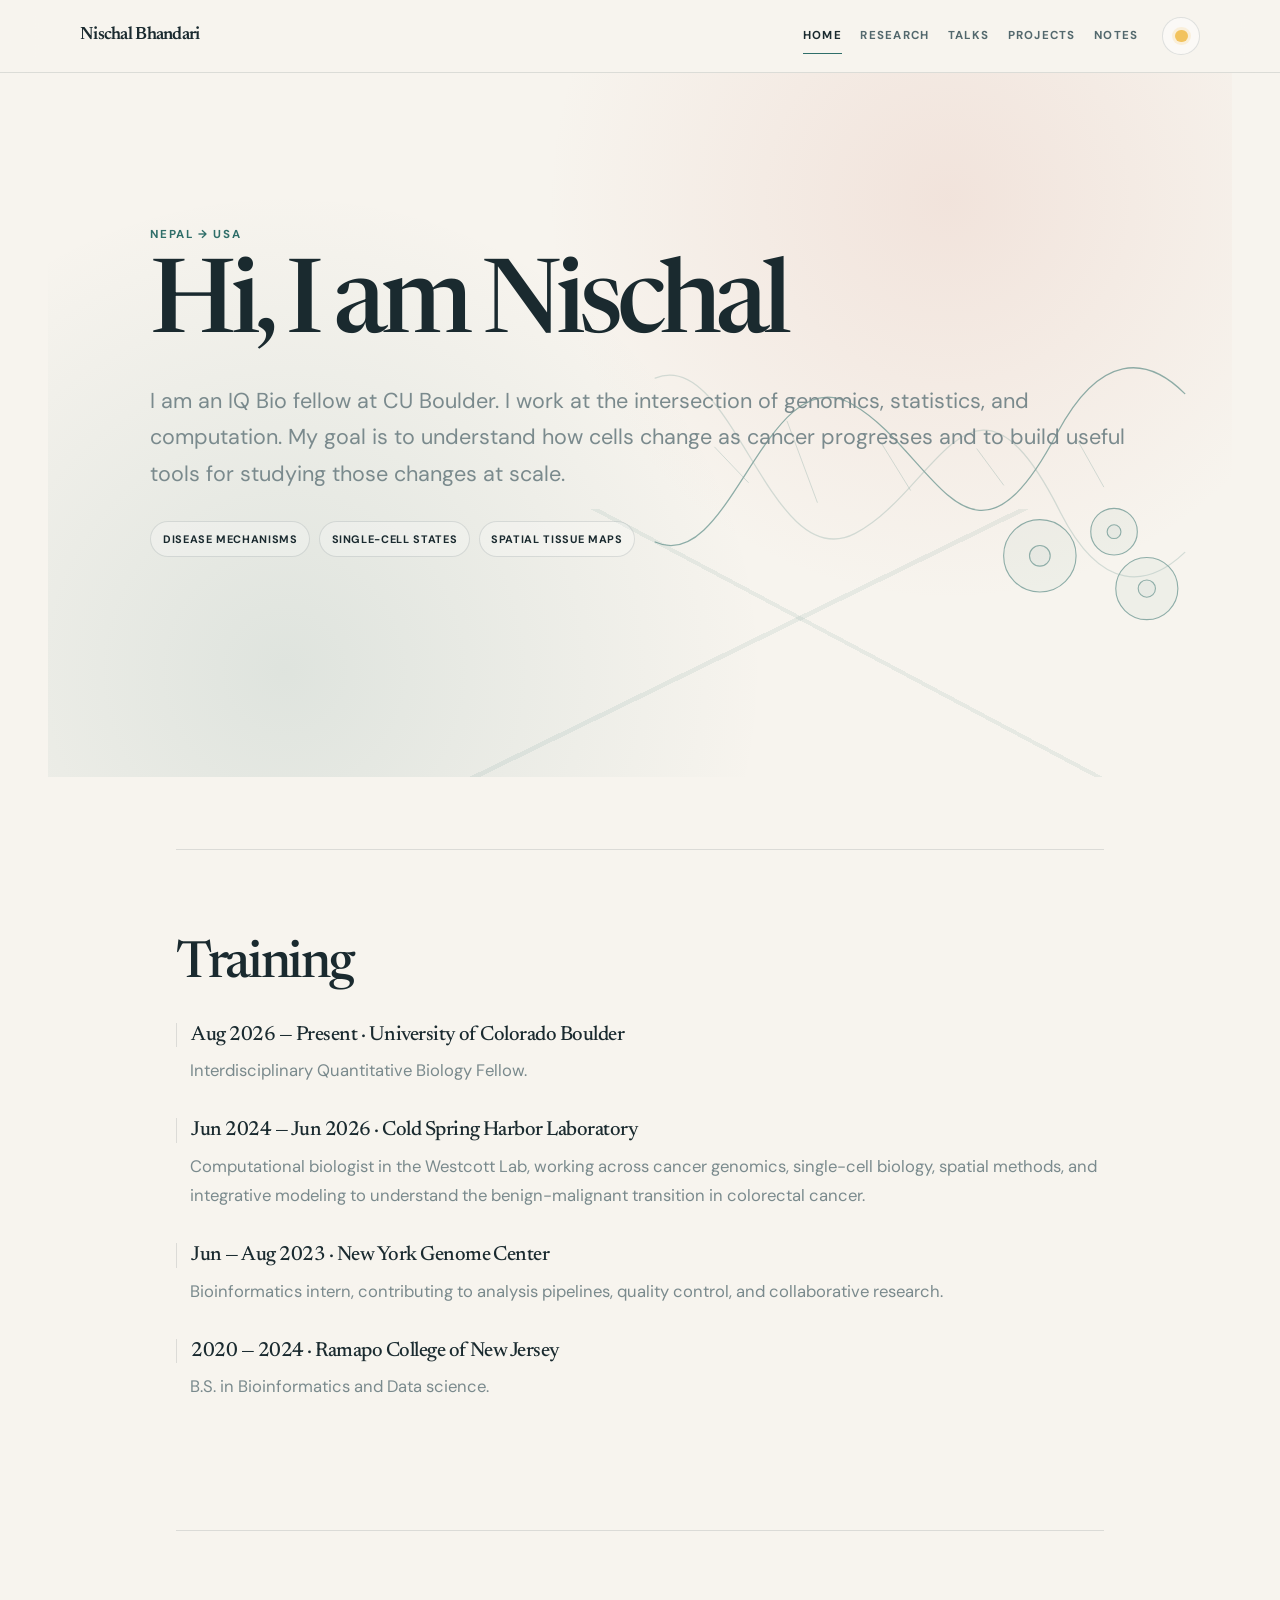
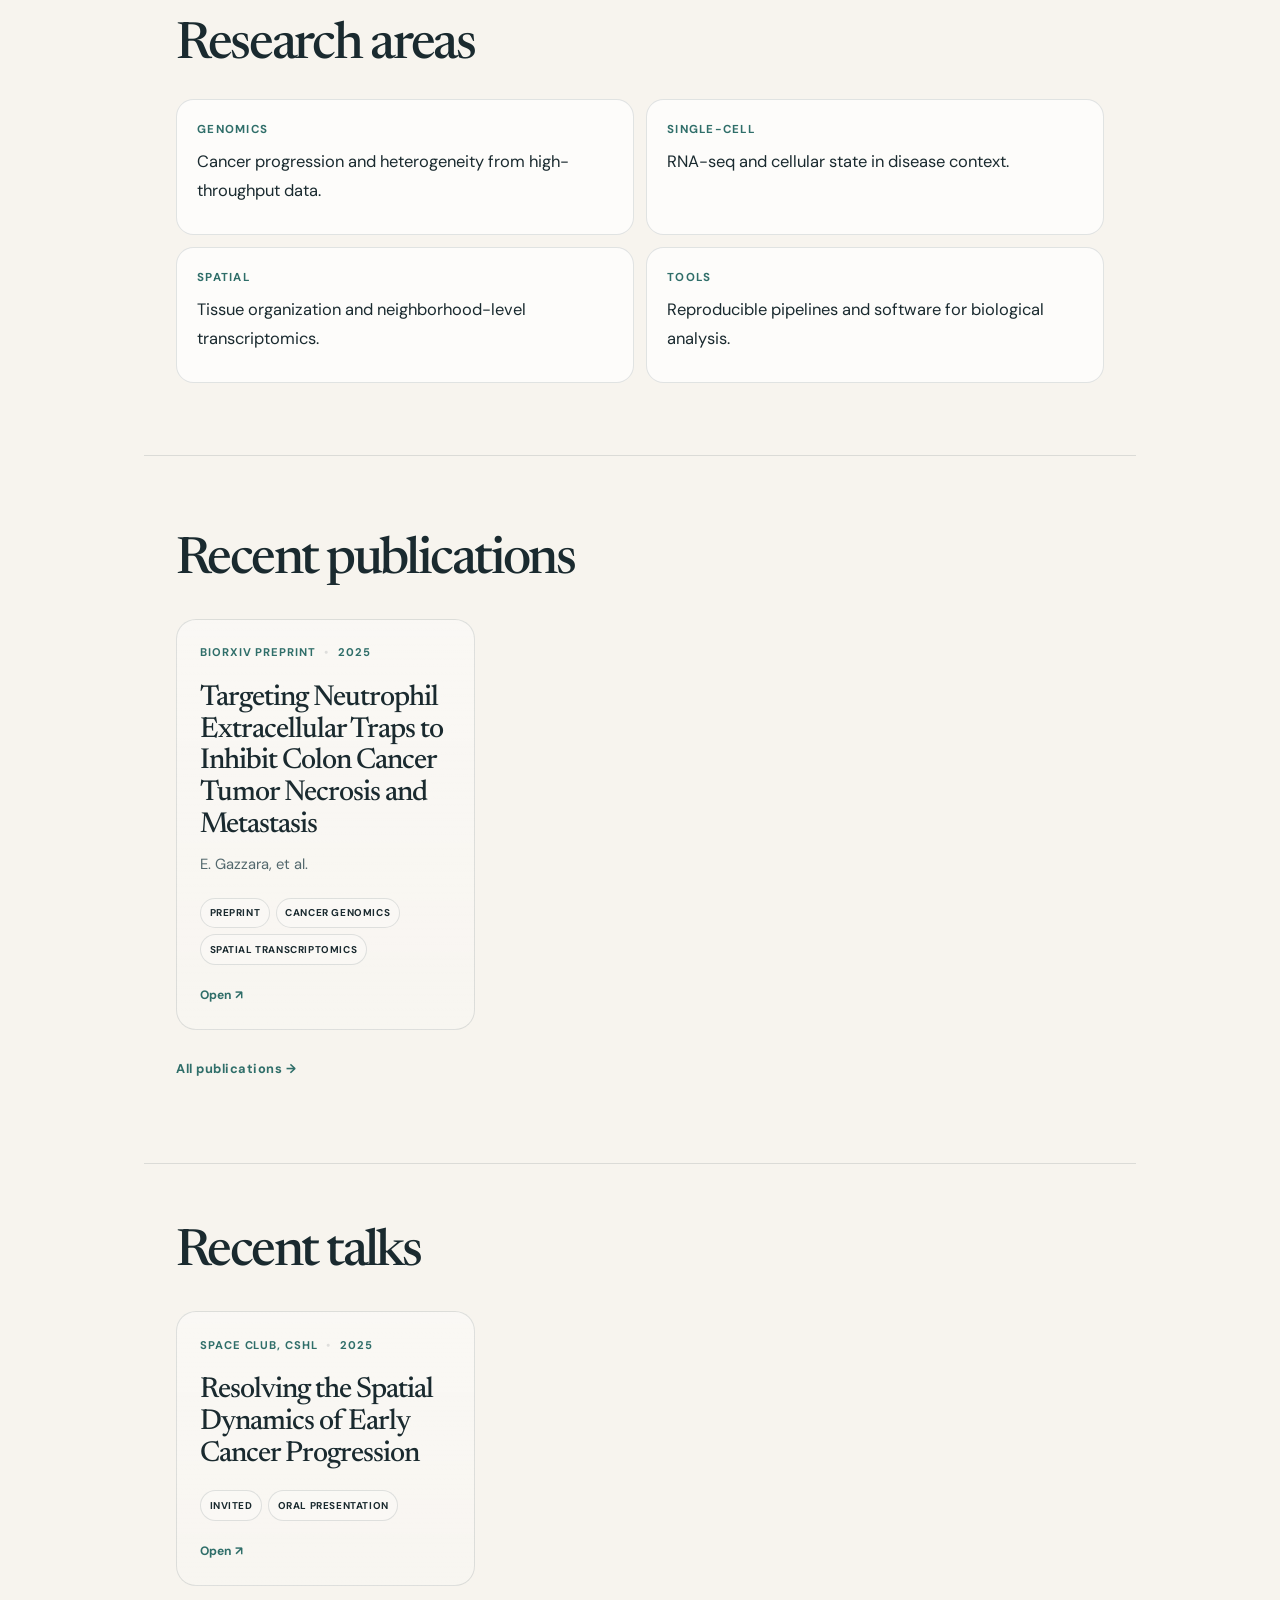
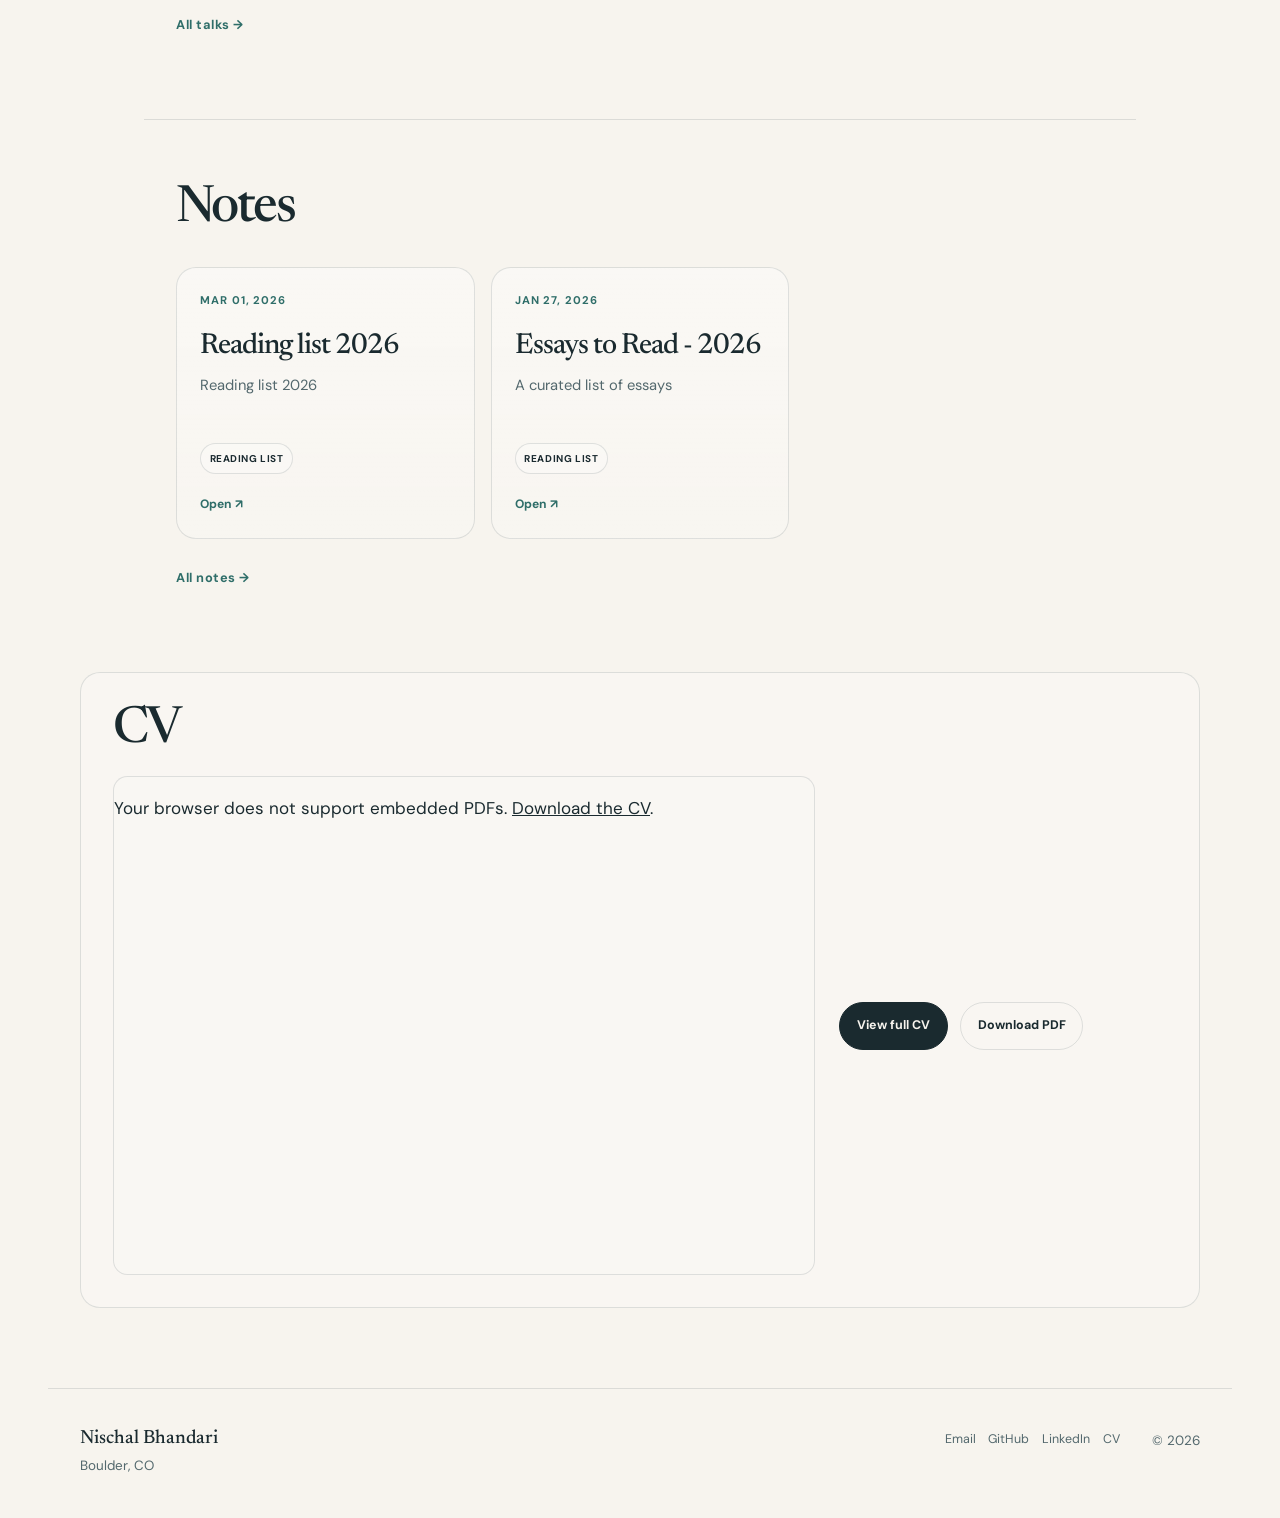
==== index.html @ 2426cc02 "--" ====
<!doctype html>
<html lang="en" data-theme="light">

<head>
  <script>
    try {
      const savedTheme = localStorage.getItem('theme');
      if (savedTheme) document.documentElement.dataset.theme = savedTheme;
    } catch (error) { }
  </script>
  <meta charset="utf-8">
  <meta name="viewport" content="width=device-width, initial-scale=1">
  <meta name="description" content="Computational biologist and IQ Bio fellow at CU Boulder.">
  <meta property="og:title" content="Nischal Bhandari · Computational biology">
  <meta property="og:description" content="Computational biologist and IQ Bio fellow at CU Boulder.">
  <meta name="theme-color" content="#f7f5f0">
  <title>Nischal Bhandari · Computational biology</title>
  <link rel="icon" href="src/images/logo.svg" type="image/svg+xml">
  <link rel="preconnect" href="https://fonts.googleapis.com">
  <link rel="preconnect" href="https://fonts.gstatic.com" crossorigin>
  <link
    href="https://fonts.googleapis.com/css2?family=DM+Sans:opsz,wght@9..40,400;9..40,500;9..40,600;9..40,700&family=Newsreader:opsz,wght@6..72,400;6..72,500;6..72,600&display=swap"
    rel="stylesheet">
  <link rel="stylesheet" href="src/css/site.css">
</head>

<body>
  <a class="skip-link" href="#main">Skip to content</a>
  <header class="site-header" data-header>
    <div class="site-header__inner">
      <a class="site-brand" href="index.html">Nischal Bhandari</a>
      <nav class="site-nav" aria-label="Primary navigation">
        <a href="index.html" aria-current="page">Home</a>
        <a href="publications.html">Research</a>
        <a href="talks.html">Talks</a>
        <a href="work.html">Projects</a>
        <a href="blog.html">Notes</a>
      </nav>
      <button class="theme-toggle" type="button" data-theme-toggle aria-label="Switch color theme">
        <span aria-hidden="true"></span>
      </button>
    </div>
  </header>
  <main id="main">
    <section class="hero" aria-labelledby="hero-title">
      <div class="hero__art" aria-hidden="true">
        <svg viewBox="0 0 700 420" fill="none" xmlns="http://www.w3.org/2000/svg">
          <path class="hero__strand" d="M50 290C138 330 178 74 278 130C374 184 414 358 516 164C566 70 620 74 664 118" />
          <path class="hero__strand hero__strand--soft"
            d="M50 100C140 62 182 332 282 280C378 230 418 52 520 256C568 350 622 342 664 302" />
          <path class="hero__rung"
            d="M119 180L158 221M203 150L238 244M312 175L346 230M423 182L454 224M538 169L570 226" />
          <g class="hero__cells">
            <circle cx="496" cy="306" r="42" />
            <circle cx="496" cy="306" r="12" />
            <circle cx="582" cy="278" r="27" />
            <circle cx="582" cy="278" r="8" />
            <circle cx="620" cy="344" r="36" />
            <circle cx="620" cy="344" r="10" />
          </g>
        </svg>
      </div>
      <div class="hero__content">
        <p class="eyebrow">Nepal → USA</p>
        <h1 id="hero-title">Hi, I am Nischal</h1>
        <p class="hero__summary">I am an IQ Bio fellow at CU Boulder. I work at the intersection of genomics,
          statistics, and computation. My goal is to understand how cells change as cancer progresses and to build
          useful tools for studying those changes at scale.</p>
        <ul class="topic-list" aria-label="Research themes">
          <li>Disease mechanisms</li>
          <li>Single-cell states</li>
          <li>Spatial tissue maps</li>
        </ul>
      </div>
    </section>

    <article class="markdown-content home-content">
      <h2>Training</h2>
      <h3>Aug 2026 — Present · University of Colorado Boulder</h3>
      <p>Interdisciplinary Quantitative Biology Fellow.</p>
      <h3>Jun 2024 — Jun 2026 · Cold Spring Harbor Laboratory</h3>
      <p>Computational biologist in the Westcott Lab, working across cancer genomics, single-cell biology, spatial
        methods, and integrative modeling to understand the benign-malignant transition in colorectal cancer.</p>
      <h3>Jun — Aug 2023 · New York Genome Center</h3>
      <p>Bioinformatics intern, contributing to analysis pipelines, quality control, and collaborative research.</p>
      <h3>2020 — 2024 · Ramapo College of New Jersey</h3>
      <p>B.S. in Bioinformatics and Data science.</p>
      <h2>Research areas</h2>
      <ul>
        <li><strong>Genomics</strong> Cancer progression and heterogeneity from high-throughput data.</li>
        <li><strong>Single-cell</strong> RNA-seq and cellular state in disease context.</li>
        <li><strong>Spatial</strong> Tissue organization and neighborhood-level transcriptomics.</li>
        <li><strong>Tools</strong> Reproducible pipelines and software for biological analysis.</li>
      </ul>
    </article>

    <section class="featured-section" id="research" aria-labelledby="research-title">
      <div class="section-heading">
        <h2 id="research-title">Recent publications</h2>
      </div>
      <div class="record-grid">
        <article class="record-card reveal">
          <a class="record-card__link" href="https://www.biorxiv.org/content/10.1101/2025.05.30.657122v2.abstract"
            target="_blank" rel="noopener noreferrer">
            <div class="record-card__meta">
              <span>bioRxiv preprint</span><time>2025</time>
            </div>
            <h2>Targeting Neutrophil Extracellular Traps to Inhibit Colon Cancer Tumor Necrosis and Metastasis</h2>
            <p class="record-card__authors">E. Gazzara, et al.</p>
            <ul class="tag-list" aria-label="Topics">
              <li>Preprint</li>
              <li>Cancer genomics</li>
              <li>Spatial transcriptomics</li>
            </ul>
            <span class="record-card__action">Open <span aria-hidden="true">↗</span></span>
          </a>
        </article>
      </div>
      <a class="text-link" href="publications.html">All publications <span aria-hidden="true">→</span></a>
    </section>

    <section class="featured-section featured-section--compact" aria-labelledby="talks-title">
      <div class="section-heading">
        <h2 id="talks-title">Recent talks</h2>
      </div>
      <div class="record-grid">
        <article class="record-card reveal">
          <a class="record-card__link" href="https://www.singlecellbio.org/space-club" target="_blank"
            rel="noopener noreferrer">
            <div class="record-card__meta">
              <span>SPACE Club, CSHL</span><time>2025</time>
            </div>
            <h2>Resolving the Spatial Dynamics of Early Cancer Progression</h2>
            <ul class="tag-list" aria-label="Topics">
              <li>Invited</li>
              <li>Oral presentation</li>
            </ul>
            <span class="record-card__action">Open <span aria-hidden="true">↗</span></span>
          </a>
        </article>
      </div>
      <a class="text-link" href="talks.html">All talks <span aria-hidden="true">→</span></a>
    </section>

    <section class="featured-section featured-section--compact" aria-labelledby="notes-title">
      <div class="section-heading">
        <h2 id="notes-title">Notes</h2>
      </div>
      <div class="record-grid">
        <article class="record-card reveal">
          <a class="record-card__link" href="posts/books_2026.html">
            <div class="record-card__meta">
              <time>Mar 01, 2026</time>
            </div>
            <h2>Reading list 2026</h2>
            <p class="record-card__summary">Reading list 2026</p>
            <ul class="tag-list" aria-label="Topics">
              <li>Reading list</li>
            </ul>
            <span class="record-card__action">Open <span aria-hidden="true">↗</span></span>
          </a>
        </article>
        <article class="record-card reveal">
          <a class="record-card__link" href="posts/Essays_to_read.html">
            <div class="record-card__meta">
              <time>Jan 27, 2026</time>
            </div>
            <h2>Essays to Read - 2026</h2>
            <p class="record-card__summary">A curated list of essays</p>
            <ul class="tag-list" aria-label="Topics">
              <li>Reading list</li>
            </ul>
            <span class="record-card__action">Open <span aria-hidden="true">↗</span></span>
          </a>
        </article>
      </div>
      <a class="text-link" href="blog.html">All notes <span aria-hidden="true">→</span></a>
    </section>
    <section class="cv-section" id="cv" aria-labelledby="cv-title">
      <div class="cv-section__inner">
        <div class="cv-section__header">
          <h2 id="cv-title">CV</h2>
        </div>
        <div class="cv-section__layout">
          <div class="cv-section__viewer">
            <object class="cv-section__embed" data="assets/Nischal_Bhandari_CV.pdf" type="application/pdf"
              aria-label="Nischal Bhandari CV">
              <p>Your browser does not support embedded PDFs. <a href="assets/Nischal_Bhandari_CV.pdf">Download the
                  CV</a>.</p>
            </object>
          </div>
          <div class="cv-section__panel">
            <div class="cv-section__actions">
              <a class="button button--solid" href="assets/Nischal_Bhandari_CV.pdf" target="_blank"
                rel="noopener noreferrer">View full CV</a>
              <a class="button" href="assets/Nischal_Bhandari_CV.pdf" download>Download PDF</a>
            </div>
          </div>
        </div>
      </div>
    </section>
  </main>
  <footer class="site-footer">
    <div>
      <p class="site-footer__name">Nischal Bhandari</p>
      <p>Boulder, CO</p>
    </div>
    <div class="site-footer__links">
      <a href="mailto:nischal.bhandari@colorado.edu">Email</a>
      <a href="https://github.com/nischallllll" target="_blank" rel="noopener noreferrer">GitHub</a>
      <a href="https://www.linkedin.com/in/nishbh" target="_blank" rel="noopener noreferrer">LinkedIn</a>
      <a href="assets/Nischal_Bhandari_CV.pdf" download>CV</a>
    </div>
    <p>© <span data-year></span></p>
  </footer>
  <script src="src/js/site.js"></script>
</body>

</html>
---- src/css/site.css ----
:root {
  --background: #f7f4ee;
  --surface: rgba(255, 255, 255, 0.72);
  --surface-strong: #fffdf8;
  --text: #1a2a2f;
  --muted: #53686d;
  --line: rgba(22, 42, 48, 0.12);
  --accent: #2f6e69;
  --accent-strong: #1d4d4d;
  --accent-soft: rgba(47, 110, 105, 0.12);
  --moss: rgba(132, 167, 127, 0.18);
  --amber: rgba(198, 158, 92, 0.15);
  --header: rgba(247, 244, 238, 0.82);
  --shadow: 0 26px 68px rgba(19, 29, 35, 0.12);
  --serif: "Newsreader", Georgia, serif;
  --sans: "DM Sans", system-ui, sans-serif;
  --measure: 64ch;
  color-scheme: light;
}

html[data-theme="dark"] {
  --background: #0d1719;
  --surface: rgba(19, 29, 33, 0.8);
  --surface-strong: #142228;
  --text: #eaf4f1;
  --muted: #adc1bd;
  --line: rgba(234, 244, 241, 0.12);
  --accent: #90d2c4;
  --accent-strong: #dfeee9;
  --accent-soft: rgba(144, 210, 196, 0.14);
  --moss: rgba(123, 169, 131, 0.16);
  --amber: rgba(210, 169, 102, 0.12);
  --header: rgba(13, 23, 25, 0.82);
  --shadow: 0 26px 68px rgba(0, 0, 0, 0.28);
  color-scheme: dark;
}

* { box-sizing: border-box; }
html { scroll-behavior: smooth; }
body {
  background: var(--background);
  color: var(--text);
  font: 400 clamp(1rem, 0.84rem + 0.28vw, 1.125rem)/1.75 var(--sans);
  margin: 0;
  text-rendering: optimizeLegibility;
  -webkit-font-smoothing: antialiased;
}

::selection { background: var(--accent-soft); }
a { color: inherit; }
button { font: inherit; }

.skip-link {
  background: var(--text);
  color: var(--background);
  left: 1rem;
  padding: 0.65rem 0.9rem;
  position: fixed;
  top: -4rem;
  z-index: 20;
}
.skip-link:focus { top: 1rem; }

.site-header {
  backdrop-filter: blur(16px);
  background: var(--header);
  border-bottom: 1px solid var(--line);
  position: sticky;
  top: 0;
  z-index: 20;
}
.site-header__inner {
  align-items: center;
  display: flex;
  gap: 1.5rem;
  margin: 0 auto;
  max-width: 74rem;
  min-height: 4.5rem;
  padding: 0.7rem 2rem;
}
.site-brand {
  color: var(--text);
  font: 600 1.12rem/1 var(--serif);
  letter-spacing: -0.04em;
  margin-right: auto;
  text-decoration: none;
}
.site-nav { display: flex; gap: 1.15rem; }
.site-nav a {
  color: var(--muted);
  font-size: 0.72rem;
  font-weight: 700;
  letter-spacing: 0.11em;
  padding: 0.5rem 0;
  position: relative;
  text-decoration: none;
  text-transform: uppercase;
}
.site-nav a::after {
  background: var(--accent);
  bottom: 0;
  content: "";
  height: 1.5px;
  left: 0;
  position: absolute;
  transform: scaleX(0);
  transform-origin: left;
  transition: transform 180ms ease;
  width: 100%;
}
.site-nav a:hover,
.site-nav a[aria-current="page"] { color: var(--text); }
.site-nav a:hover::after,
.site-nav a[aria-current="page"]::after { transform: scaleX(1); }
.theme-toggle {
  background: rgba(255, 255, 255, 0.42);
  border: 1px solid var(--line);
  border-radius: 50%;
  cursor: pointer;
  display: grid;
  height: 2.35rem;
  place-items: center;
  width: 2.35rem;
  transition: transform 180ms ease, border-color 180ms ease;
}
.theme-toggle:hover { border-color: var(--accent); transform: translateY(-1px); }
.theme-toggle span {
  background: #f2c35e;
  border-radius: 50%;
  box-shadow: 0 0 0 3px rgba(242, 195, 94, 0.18);
  height: 0.8rem;
  width: 0.8rem;
}
html[data-theme="dark"] .theme-toggle span {
  background: #edf7f4;
  box-shadow: inset -0.26rem -0.12rem 0 rgba(86, 101, 105, 0.9);
}

.hero {
  isolation: isolate;
  margin: 0 auto;
  max-width: 74rem;
  min-height: min(44rem, calc(100svh - 4.5rem));
  overflow: hidden;
  padding: clamp(5.5rem, 12vw, 9.5rem) clamp(2rem, 8vw, 7rem);
  position: relative;
}
.hero::before {
  background: radial-gradient(circle at 76% 18%, rgba(219, 160, 145, 0.2), transparent 25rem),
    radial-gradient(circle at 20% 85%, var(--accent-soft), transparent 30rem);
  content: "";
  inset: 0;
  position: absolute;
  z-index: -2;
}
.hero::after {
  background: linear-gradient(154deg, transparent 0 56%, var(--accent-soft) 56% 56.6%, transparent 56.6%),
    linear-gradient(28deg, transparent 0 62%, var(--accent-soft) 62% 62.5%, transparent 62.5%);
  bottom: 0;
  content: "";
  height: 38%;
  left: 0;
  opacity: 0.7;
  position: absolute;
  right: 0;
  z-index: -1;
}
.hero__content { max-width: 100%; }
.eyebrow {
  color: var(--accent);
  font-size: 0.72rem;
  font-weight: 700;
  letter-spacing: 0.14em;
  margin: 0 0 1rem;
  text-transform: uppercase;
}
.hero h1,
.page-hero h1,
.note-page h1 {
  color: var(--text);
  font: 500 clamp(3.4rem, 8vw, 7rem)/0.92 var(--serif);
  letter-spacing: -0.065em;
  margin: 0;
  max-width: 11ch;
}
.hero__summary {
  color: #7a8a8d;
  font-size: clamp(1.1rem, 1.8vw, 1.35rem);
  line-height: 1.7;
  margin: 1.7rem 0 0;
  max-width: 100%;
}
.topic-list {
  display: flex;
  flex-wrap: wrap;
  gap: 0.55rem;
  list-style: none;
  margin: 1.8rem 0 0;
  padding: 0;
}
.topic-list li,
.tag-list li {
  background: rgba(255, 255, 255, 0.26);
  border: 1px solid var(--line);
  border-radius: 999px;
  font-size: 0.68rem;
  font-weight: 700;
  letter-spacing: 0.06em;
  padding: 0.45rem 0.72rem;
  text-transform: uppercase;
}
.hero__actions {
  display: flex;
  flex-wrap: wrap;
  gap: 0.75rem;
  margin-top: 2rem;
}
.button {
  align-items: center;
  border: 1px solid var(--line);
  border-radius: 999px;
  display: inline-flex;
  font-size: 0.78rem;
  font-weight: 700;
  gap: 0.6rem;
  padding: 0.74rem 1.05rem;
  text-decoration: none;
  transition: transform 180ms ease, border-color 180ms ease, box-shadow 180ms ease;
}
.button:hover {
  border-color: var(--accent);
  box-shadow: 0 12px 28px rgba(47, 110, 105, 0.12);
  transform: translateY(-2px);
}
.button--solid {
  background: var(--text);
  border-color: var(--text);
  color: var(--background);
}
.hero__art {
  color: var(--accent);
  height: 100%;
  inset: 0;
  opacity: 0.52;
  pointer-events: none;
  position: absolute;
  width: 100%;
  z-index: -1;
}
.hero__art svg {
  height: 100%;
  position: absolute;
  right: 1rem;
  top: 3rem;
  width: min(51%, 42rem);
}
.hero__strand,
.hero__rung,
.hero__cells circle { stroke: currentColor; stroke-linecap: round; }
.hero__strand {
  animation: drift 12s ease-in-out infinite;
  stroke-width: 1.5;
}
.hero__strand--soft {
  animation-delay: -5s;
  opacity: 0.35;
}
.hero__rung { opacity: 0.42; stroke-width: 1; }
.hero__cells circle {
  fill: color-mix(in srgb, currentColor 8%, transparent);
  stroke-width: 1.3;
}

.home-content,
.featured-section,
.collection-page,
.page-hero,
.note-page {
  margin-left: auto;
  margin-right: auto;
  max-width: 62rem;
  padding-left: 2rem;
  padding-right: 2rem;
}
.home-content {
  padding-bottom: 4.5rem;
  padding-top: 4.5rem;
}
.markdown-content {
  color: var(--text);
  font-size: 1.03rem;
}
.markdown-content p,
.markdown-content li {
  max-width: var(--measure);
}
.markdown-content h2 {
  border-top: 1px solid var(--line);
  font: 500 clamp(2.2rem, 4vw, 3.5rem)/1 var(--serif);
  letter-spacing: -0.045em;
  margin: 0;
  padding-top: clamp(3.5rem, 7vw, 6rem);
}
.markdown-content h2 + p {
  color: #7a8a8d;
  font-size: 1.08rem;
  line-height: 1.8;
  margin-top: 1.15rem;
  max-width: 100%;
}
.markdown-content h3 {
  border-left: 1px solid var(--line);
  color: var(--text);
  font: 500 1.28rem/1.2 var(--serif);
  letter-spacing: -0.025em;
  margin: 2rem 0 0;
  padding-left: 0.9rem;
}
.markdown-content h3 + p {
  color: #7a8a8d;
  font-size: 1.04rem;
  line-height: 1.8;
  margin: 0.55rem 0 0 0.9rem;
  max-width: 100%;
}
.markdown-content h2 + ul {
  display: grid;
  gap: 0.75rem;
  grid-template-columns: repeat(2, minmax(0, 1fr));
  list-style: none;
  margin: 1.7rem 0 0;
  padding: 0;
}
.markdown-content h2 + ul li {
  background: var(--surface);
  border: 1px solid var(--line);
  border-radius: 1.1rem;
  min-height: 8.5rem;
  padding: 1.25rem;
}
.markdown-content h2 + ul strong {
  color: var(--accent);
  display: block;
  font-size: 0.72rem;
  letter-spacing: 0.11em;
  margin-bottom: 0.5rem;
  text-transform: uppercase;
}
.markdown-content p + h2 { margin-top: clamp(4.5rem, 10vw, 8rem); }
.markdown-content a {
  color: var(--accent);
  text-decoration-thickness: 1px;
  text-underline-offset: 0.16em;
}

.cv-section {
  margin: 0 auto;
  max-width: 74rem;
  padding: 0 2rem 5rem;
}
.cv-section__inner {
  background: rgba(255, 255, 255, 0.24);
  border: 1px solid var(--line);
  border-radius: 1.25rem;
  padding: clamp(1.5rem, 4vw, 2rem);
}
.cv-section__header {
  display: flex;
  gap: 1rem;
  justify-content: space-between;
  margin-bottom: 1.25rem;
}
.cv-section__header h2 {
  font: 500 clamp(2.2rem, 4vw, 3.4rem)/1 var(--serif);
  letter-spacing: -0.05em;
  margin: 0;
}
.cv-section__layout {
  display: grid;
  gap: 1.5rem;
  grid-template-columns: minmax(0, 1.5fr) minmax(220px, 0.7fr);
}
.cv-section__viewer {
  background: rgba(255, 255, 255, 0.12);
  border: 1px solid var(--line);
  border-radius: 0.9rem;
  overflow: hidden;
}
.cv-section__embed {
  display: block;
  min-height: 30rem;
  width: 100%;
}
.cv-section__panel {
  align-self: center;
  display: flex;
  flex-direction: column;
  gap: 1rem;
}
.cv-section__summary {
  color: var(--muted);
  font-size: 1.02rem;
  margin: 0;
}
.cv-section__actions {
  display: flex;
  flex-wrap: wrap;
  gap: 0.75rem;
}
.featured-section {
  border-top: 1px solid var(--line);
  padding-bottom: 5rem;
  padding-top: 5rem;
}
.featured-section--compact { padding-top: 4rem; }
.section-heading {
  align-items: end;
  display: flex;
  justify-content: space-between;
  margin-bottom: 2rem;
}
.section-heading h2 {
  font: 500 clamp(2.2rem, 4vw, 3.4rem)/1 var(--serif);
  letter-spacing: -0.05em;
  margin: 0;
}
.record-grid {
  display: grid;
  gap: 1rem;
  grid-template-columns: repeat(3, minmax(0, 1fr));
}
.record-grid--full { grid-template-columns: repeat(2, minmax(0, 1fr)); }
.record-card { min-width: 0; }
.record-card__link {
  background: linear-gradient(180deg, rgba(255, 255, 255, 0.4), rgba(255, 255, 255, 0.18));
  border: 1px solid var(--line);
  border-radius: 1.25rem;
  display: flex;
  flex-direction: column;
  height: 100%;
  min-height: 17rem;
  padding: 1.45rem;
  text-decoration: none;
  transition: border-color 180ms ease, transform 180ms ease, box-shadow 180ms ease;
}
a.record-card__link:hover {
  border-color: var(--accent);
  box-shadow: var(--shadow);
  transform: translateY(-3px);
}
.record-card__meta {
  color: var(--accent);
  display: flex;
  font-size: 0.7rem;
  font-weight: 700;
  gap: 0.55rem;
  letter-spacing: 0.08em;
  text-transform: uppercase;
}
.record-card__meta span + time::before { color: var(--line); content: "•"; margin-right: 0.55rem; }
.record-card h2 {
  font: 500 clamp(1.35rem, 2.3vw, 1.8rem)/1.1 var(--serif);
  letter-spacing: -0.035em;
  margin: 1.25rem 0 0;
}
.record-card__authors,
.record-card__summary {
  color: var(--muted);
  font-size: 0.92rem;
  margin: 0.65rem 0 0;
}
.tag-list {
  display: flex;
  flex-wrap: wrap;
  gap: 0.4rem;
  list-style: none;
  margin: auto 0 0;
  padding: 1.25rem 0 0;
}
.tag-list li {
  font-size: 0.62rem;
  padding: 0.35rem 0.52rem;
}
.record-card__action {
  color: var(--accent);
  font-size: 0.76rem;
  font-weight: 700;
  margin-top: 1.25rem;
}
.text-link,
.back-link {
  color: var(--accent);
  display: inline-block;
  font-size: 0.8rem;
  font-weight: 700;
  letter-spacing: 0.04em;
  margin-top: 1.75rem;
  text-decoration: none;
}

.page-hero {
  padding-bottom: 3rem;
  padding-top: clamp(5rem, 10vw, 8rem);
}
.page-hero h1 { max-width: none; }
.page-hero > p:last-child {
  color: var(--muted);
  margin-bottom: 0;
  max-width: 34rem;
}
.collection-page {
  border-top: 1px solid var(--line);
  padding-bottom: 6rem;
  padding-top: 2rem;
}
.empty-state {
  border: 1px dashed var(--line);
  color: var(--muted);
  padding: 2rem;
}

.note-page {
  max-width: 50rem;
  padding-bottom: 6rem;
  padding-top: clamp(4rem, 9vw, 7rem);
}
.note-page header {
  border-bottom: 1px solid var(--line);
  margin-top: 2.4rem;
  padding-bottom: 2.5rem;
}
.note-page h1 { max-width: 13ch; }
.note-page__date,
.note-page__summary { color: var(--muted); }
.note-page__summary {
  font-size: 1.15rem;
  max-width: 40rem;
}
.note-page__body { padding: 0; }
.note-page__body h2 {
  font-size: clamp(1.8rem, 3vw, 2.6rem);
  padding-top: 3rem;
}
.note-page__body h3 { margin-top: 1.8rem; }
.note-page__body ul,
.note-page__body ol { padding-left: 1.25rem; }
.note-page__body li { margin: 0.5rem 0; }
.note-page__body blockquote {
  border-left: 2px solid var(--accent);
  color: var(--muted);
  margin-left: 0;
  padding-left: 1rem;
}
.note-page__body pre {
  background: var(--surface);
  border: 1px solid var(--line);
  border-radius: 0.9rem;
  overflow-x: auto;
  padding: 1rem;
}

.site-footer {
  border-top: 1px solid var(--line);
  display: grid;
  gap: 1rem 2rem;
  grid-template-columns: 1fr auto auto;
  margin: 0 auto;
  max-width: 74rem;
  padding: 2.5rem 2rem;
}
.site-footer p {
  color: var(--muted);
  font-size: 0.84rem;
  margin: 0;
}
.site-footer__name {
  color: var(--text) !important;
  font: 500 1.2rem/1 var(--serif) !important;
  margin-bottom: 0.35rem !important;
}
.site-footer__links { display: flex; flex-wrap: wrap; gap: 0.8rem; }
.site-footer__links a {
  color: var(--muted);
  font-size: 0.78rem;
  text-decoration: none;
}
.site-footer__links a:hover { color: var(--accent); }

.reveal {
  opacity: 0;
  transform: translateY(12px);
  transition: opacity 450ms ease, transform 450ms ease;
}
.reveal.is-visible { opacity: 1; transform: none; }

@keyframes drift { 50% { transform: translate3d(8px, -6px, 0); } }

@media (max-width: 760px) {
  .site-header__inner {
    flex-wrap: wrap;
    gap: 0.7rem 1rem;
    padding: 0.7rem 1.1rem;
  }
  .site-nav {
    flex: 1 1 100%;
    gap: 1rem;
    order: 3;
    overflow-x: auto;
    padding-bottom: 0.15rem;
    scrollbar-width: none;
  }
  .site-nav::-webkit-scrollbar { display: none; }
  .site-nav a { flex: 0 0 auto; }
  .hero {
    min-height: 38rem;
    padding: 6rem 1.5rem 4rem;
  }
  .hero h1 { font-size: clamp(3.5rem, 15vw, 5rem); }
  .hero__art { opacity: 0.28; }
  .hero__art svg { right: -6rem; top: 8rem; width: 30rem; }
  .home-content,
  .featured-section,
  .collection-page,
  .page-hero,
  .note-page,
  .cv-section {
    padding-left: 1.25rem;
    padding-right: 1.25rem;
  }
  .cv-section__layout,
  .markdown-content h2 + ul,
  .record-grid,
  .record-grid--full { grid-template-columns: 1fr; }
  .record-card__link { min-height: 0; }
  .site-footer { grid-template-columns: 1fr; padding: 2rem 1.25rem; }
}

@media (prefers-reduced-motion: reduce) {
  *, *::before, *::after {
    animation-duration: 1ms !important;
    scroll-behavior: auto !important;
    transition-duration: 1ms !important;
  }
  .reveal { opacity: 1; transform: none; }
}
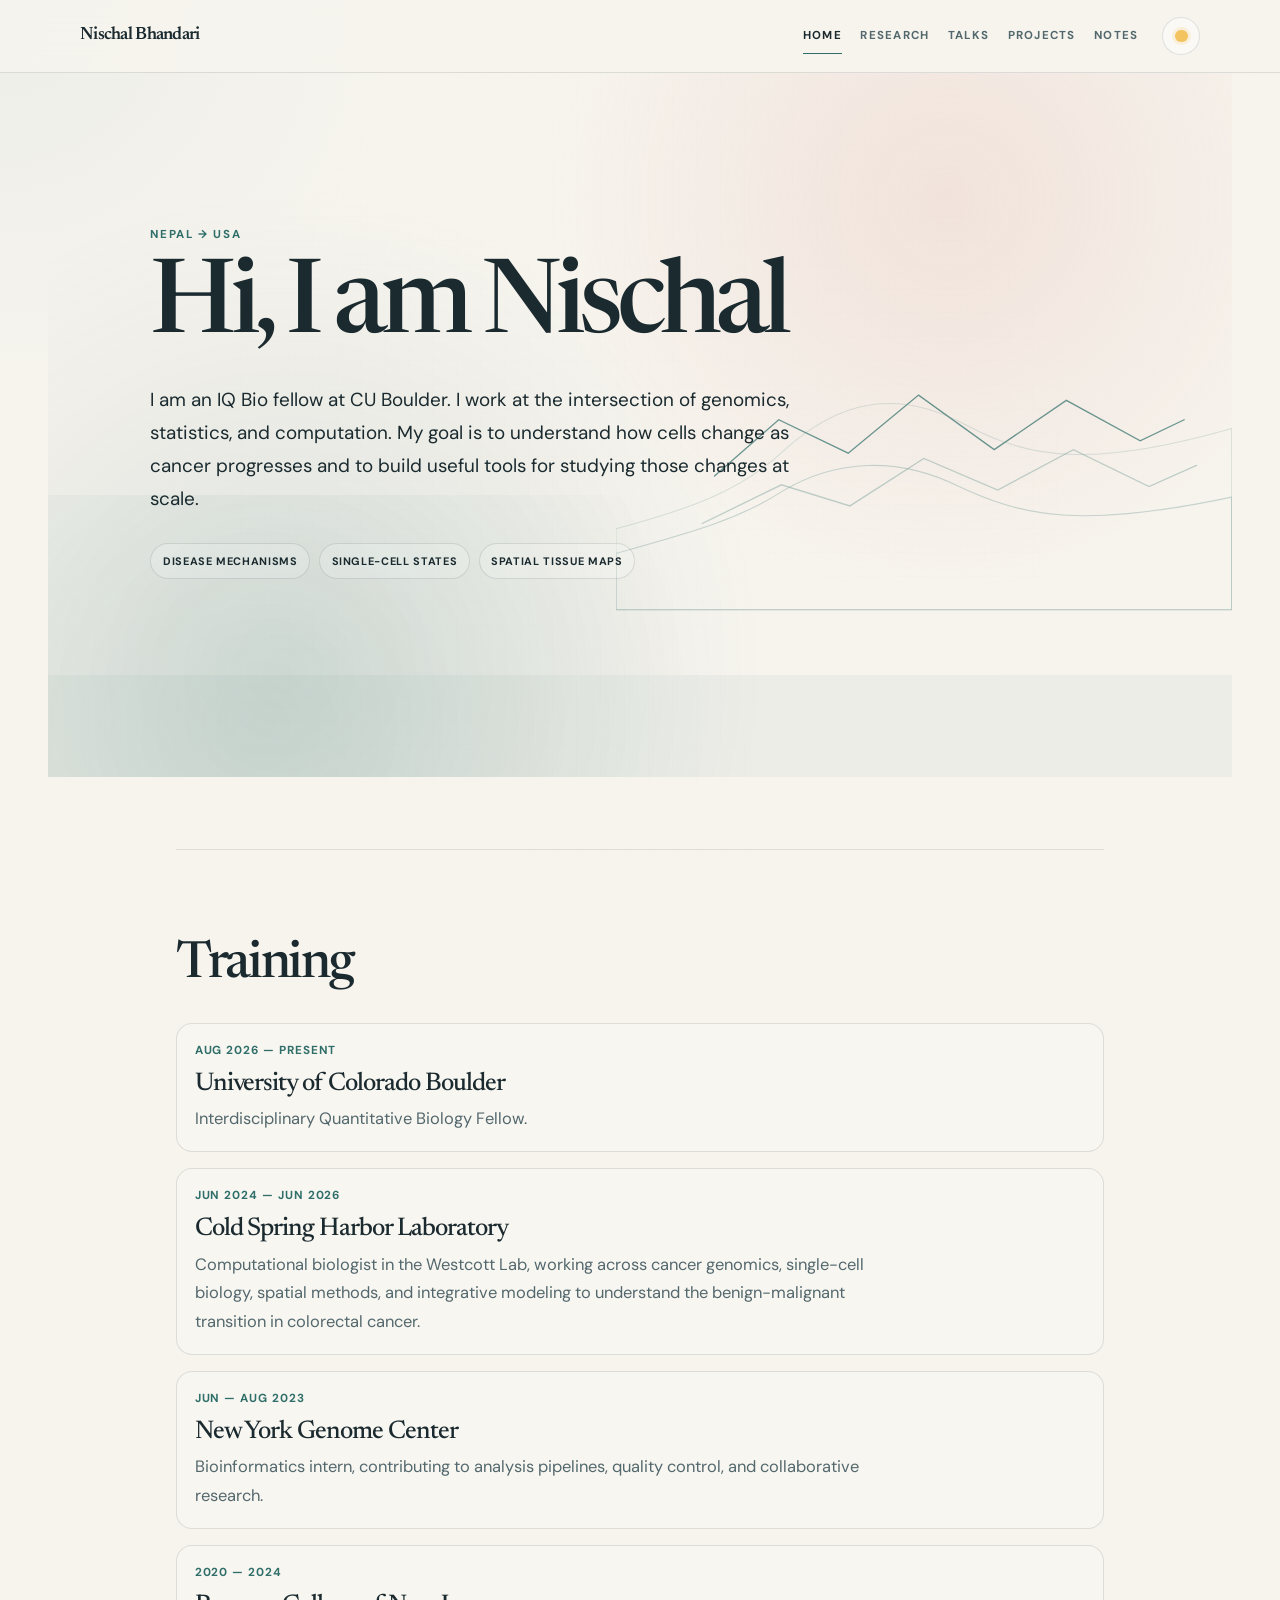
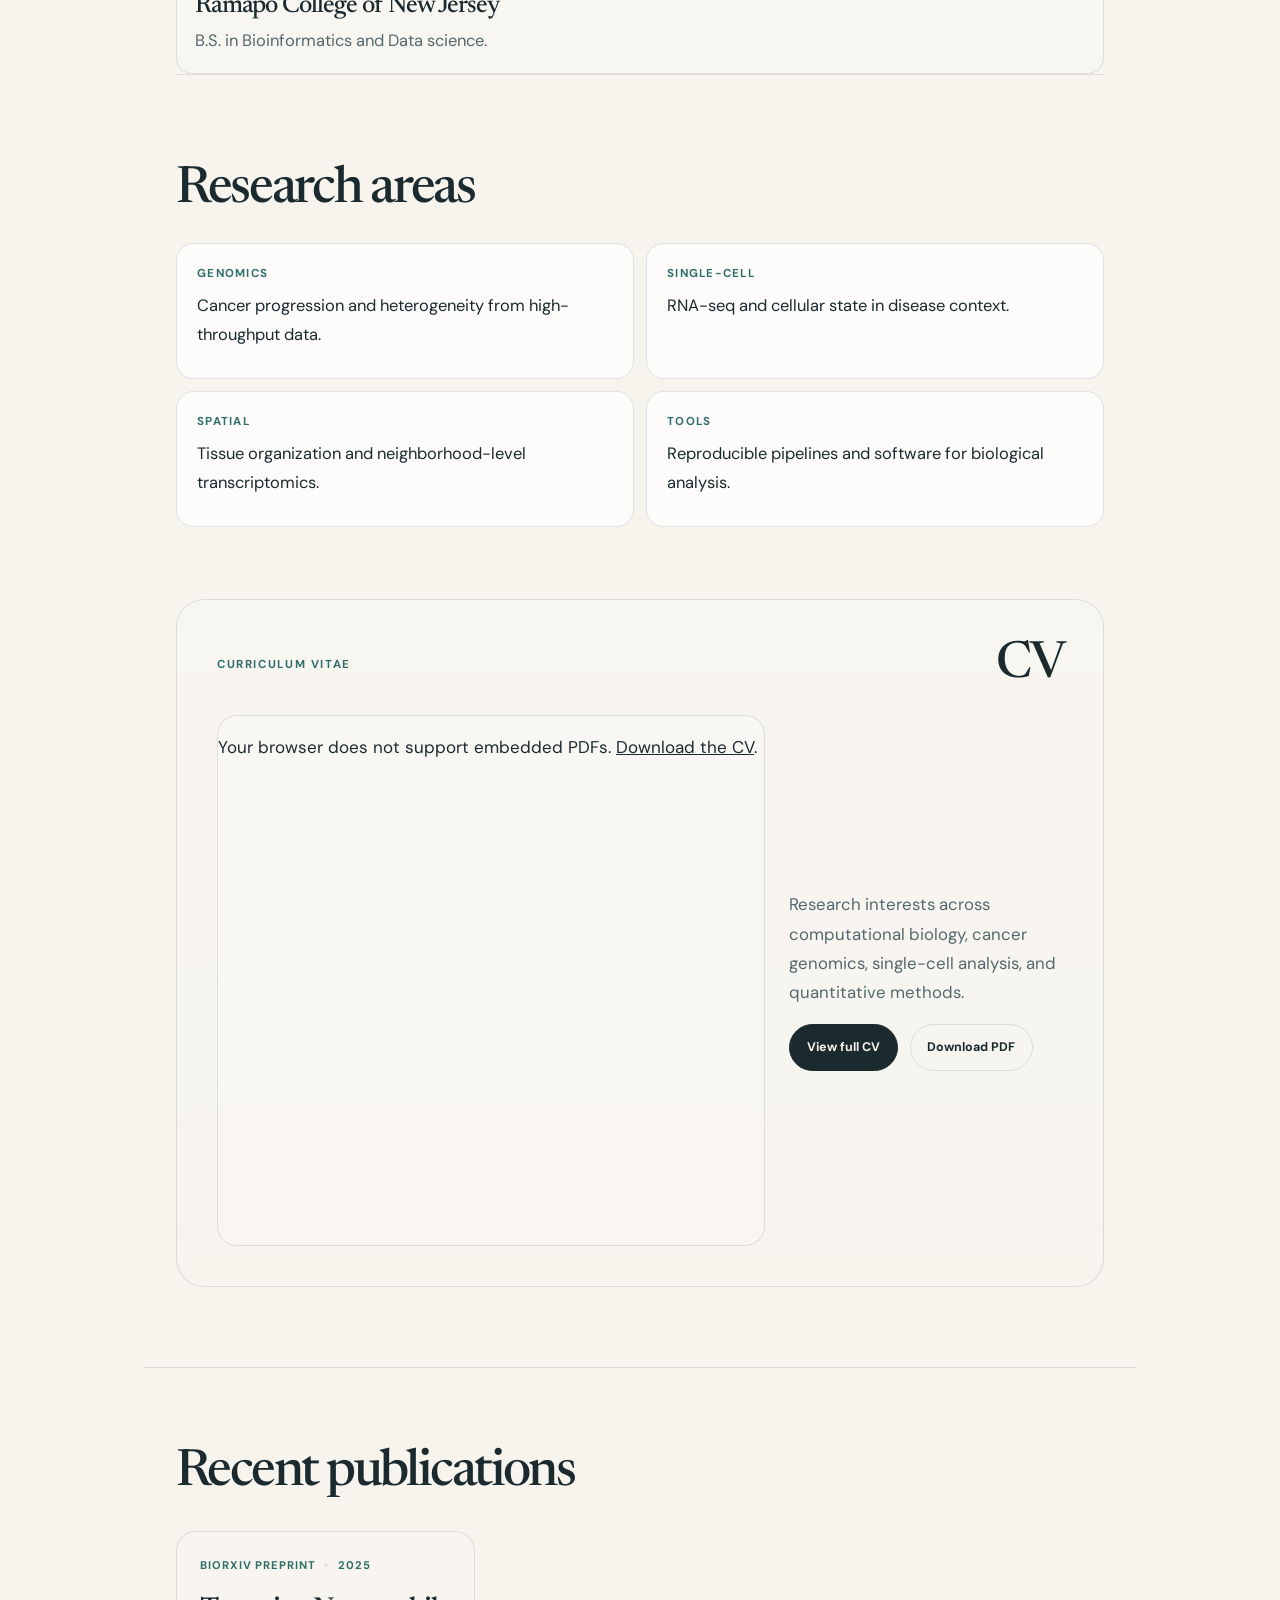
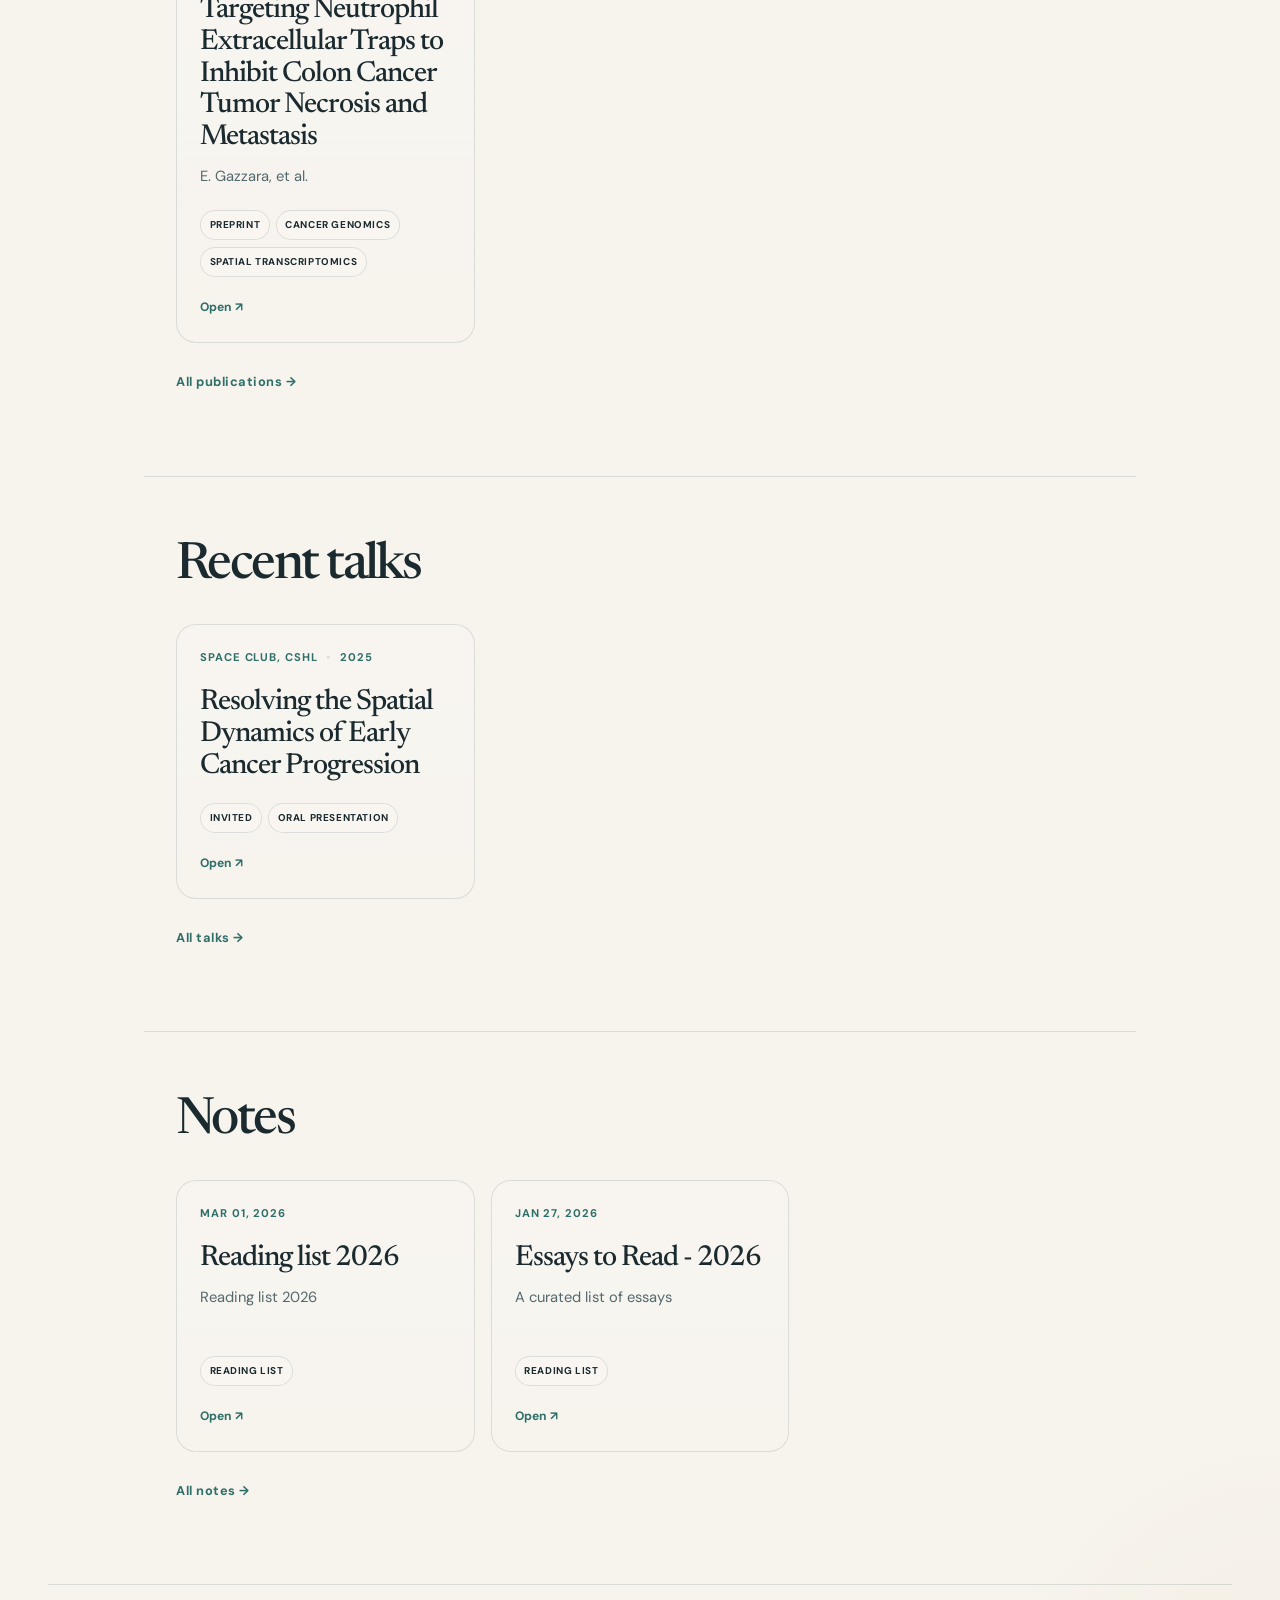
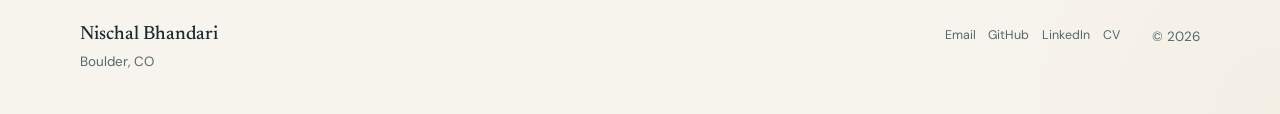
==== commit f8fbde34: "--" ====
--- a/index.html
+++ b/index.html
@@ -1,12 +1,11 @@
 <!doctype html>
 <html lang="en" data-theme="light">
-
 <head>
   <script>
     try {
       const savedTheme = localStorage.getItem('theme');
       if (savedTheme) document.documentElement.dataset.theme = savedTheme;
-    } catch (error) { }
+    } catch (error) {}
   </script>
   <meta charset="utf-8">
   <meta name="viewport" content="width=device-width, initial-scale=1">
@@ -18,12 +17,9 @@
   <link rel="icon" href="src/images/logo.svg" type="image/svg+xml">
   <link rel="preconnect" href="https://fonts.googleapis.com">
   <link rel="preconnect" href="https://fonts.gstatic.com" crossorigin>
-  <link
-    href="https://fonts.googleapis.com/css2?family=DM+Sans:opsz,wght@9..40,400;9..40,500;9..40,600;9..40,700&family=Newsreader:opsz,wght@6..72,400;6..72,500;6..72,600&display=swap"
-    rel="stylesheet">
+  <link href="https://fonts.googleapis.com/css2?family=DM+Sans:opsz,wght@9..40,400;9..40,500;9..40,600;9..40,700&family=Newsreader:opsz,wght@6..72,400;6..72,500;6..72,600&display=swap" rel="stylesheet">
   <link rel="stylesheet" href="src/css/site.css">
 </head>
-
 <body>
   <a class="skip-link" href="#main">Skip to content</a>
   <header class="site-header" data-header>
@@ -42,163 +38,137 @@
     </div>
   </header>
   <main id="main">
-    <section class="hero" aria-labelledby="hero-title">
-      <div class="hero__art" aria-hidden="true">
-        <svg viewBox="0 0 700 420" fill="none" xmlns="http://www.w3.org/2000/svg">
-          <path class="hero__strand" d="M50 290C138 330 178 74 278 130C374 184 414 358 516 164C566 70 620 74 664 118" />
-          <path class="hero__strand hero__strand--soft"
-            d="M50 100C140 62 182 332 282 280C378 230 418 52 520 256C568 350 622 342 664 302" />
-          <path class="hero__rung"
-            d="M119 180L158 221M203 150L238 244M312 175L346 230M423 182L454 224M538 169L570 226" />
-          <g class="hero__cells">
-            <circle cx="496" cy="306" r="42" />
-            <circle cx="496" cy="306" r="12" />
-            <circle cx="582" cy="278" r="27" />
-            <circle cx="582" cy="278" r="8" />
-            <circle cx="620" cy="344" r="36" />
-            <circle cx="620" cy="344" r="10" />
-          </g>
-        </svg>
+<section class="hero" aria-labelledby="hero-title">
+  <div class="hero__art" aria-hidden="true">
+    <svg viewBox="0 0 700 420" fill="none" xmlns="http://www.w3.org/2000/svg">
+      <path class="hero__ridge hero__ridge--soft" d="M0 328C82 306 141 286 192 238C254 182 320 168 398 210C472 250 546 258 700 214V420H0V328Z" />
+      <path class="hero__ridge" d="M0 356C86 332 138 318 188 286C250 248 322 246 390 280C462 314 530 328 700 292V420H0V356Z" />
+      <path class="hero__strand" d="M112 268L185 204L264 242L344 176L430 238L512 182L596 228L646 204" />
+      <path class="hero__strand hero__strand--soft" d="M98 322L188 278L266 302L350 248L434 284L520 238L606 280L660 256" />
+    </svg>
+  </div>
+  <div class="hero__content">
+    <p class="eyebrow">Nepal → USA</p>
+    <h1 id="hero-title">Hi, I am Nischal</h1>
+    <p class="hero__summary">I am an IQ Bio fellow at CU Boulder. I work at the intersection of genomics, statistics, and computation. My goal is to understand how cells change as cancer progresses and to build useful tools for studying those changes at scale.</p>
+    <ul class="topic-list" aria-label="Research themes">
+<li>Disease mechanisms</li><li>Single-cell states</li><li>Spatial tissue maps</li>    </ul>
+  </div>
+</section>
+
+<article class="markdown-content home-content">
+  <h2>Training</h2>
+<div class="training-layout">
+  <div class="training__timeline">
+    <article class="training__item">
+      <p class="training__period">Aug 2026 — Present</p>
+      <h3>University of Colorado Boulder</h3>
+      <p>Interdisciplinary Quantitative Biology Fellow.</p>
+    </article>
+    <article class="training__item">
+      <p class="training__period">Jun 2024 — Jun 2026</p>
+      <h3>Cold Spring Harbor Laboratory</h3>
+      <p>Computational biologist in the Westcott Lab, working across cancer genomics, single-cell biology, spatial methods, and integrative modeling to understand the benign-malignant transition in colorectal cancer.</p>
+    </article>
+    <article class="training__item">
+      <p class="training__period">Jun — Aug 2023</p>
+      <h3>New York Genome Center</h3>
+      <p>Bioinformatics intern, contributing to analysis pipelines, quality control, and collaborative research.</p>
+    </article>
+    <article class="training__item">
+      <p class="training__period">2020 — 2024</p>
+      <h3>Ramapo College of New Jersey</h3>
+      <p>B.S. in Bioinformatics and Data science.</p>
+    </article>
+  </div>
+</div>
+
+<h2>Research areas</h2>
+<ul>
+<li><strong>Genomics</strong> Cancer progression and heterogeneity from high-throughput data.</li>
+<li><strong>Single-cell</strong> RNA-seq and cellular state in disease context.</li>
+<li><strong>Spatial</strong> Tissue organization and neighborhood-level transcriptomics.</li>
+<li><strong>Tools</strong> Reproducible pipelines and software for biological analysis.</li>
+</ul>
+</article>
+
+<section class="cv-section" id="cv" aria-labelledby="cv-title">
+  <div class="cv-section__inner">
+    <div class="cv-section__header">
+      <p class="eyebrow">Curriculum vitae</p>
+      <h2 id="cv-title">CV</h2>
+    </div>
+    <div class="cv-section__layout">
+      <div class="cv-section__viewer">
+        <object class="cv-section__embed" data="assets/Nischal_Bhandari_CV.pdf" type="application/pdf" aria-label="Nischal Bhandari CV">
+          <p>Your browser does not support embedded PDFs. <a href="assets/Nischal_Bhandari_CV.pdf">Download the CV</a>.</p>
+        </object>
       </div>
-      <div class="hero__content">
-        <p class="eyebrow">Nepal → USA</p>
-        <h1 id="hero-title">Hi, I am Nischal</h1>
-        <p class="hero__summary">I am an IQ Bio fellow at CU Boulder. I work at the intersection of genomics,
-          statistics, and computation. My goal is to understand how cells change as cancer progresses and to build
-          useful tools for studying those changes at scale.</p>
-        <ul class="topic-list" aria-label="Research themes">
-          <li>Disease mechanisms</li>
-          <li>Single-cell states</li>
-          <li>Spatial tissue maps</li>
-        </ul>
-      </div>
-    </section>
-
-    <article class="markdown-content home-content">
-      <h2>Training</h2>
-      <h3>Aug 2026 — Present · University of Colorado Boulder</h3>
-      <p>Interdisciplinary Quantitative Biology Fellow.</p>
-      <h3>Jun 2024 — Jun 2026 · Cold Spring Harbor Laboratory</h3>
-      <p>Computational biologist in the Westcott Lab, working across cancer genomics, single-cell biology, spatial
-        methods, and integrative modeling to understand the benign-malignant transition in colorectal cancer.</p>
-      <h3>Jun — Aug 2023 · New York Genome Center</h3>
-      <p>Bioinformatics intern, contributing to analysis pipelines, quality control, and collaborative research.</p>
-      <h3>2020 — 2024 · Ramapo College of New Jersey</h3>
-      <p>B.S. in Bioinformatics and Data science.</p>
-      <h2>Research areas</h2>
-      <ul>
-        <li><strong>Genomics</strong> Cancer progression and heterogeneity from high-throughput data.</li>
-        <li><strong>Single-cell</strong> RNA-seq and cellular state in disease context.</li>
-        <li><strong>Spatial</strong> Tissue organization and neighborhood-level transcriptomics.</li>
-        <li><strong>Tools</strong> Reproducible pipelines and software for biological analysis.</li>
-      </ul>
-    </article>
-
-    <section class="featured-section" id="research" aria-labelledby="research-title">
-      <div class="section-heading">
-        <h2 id="research-title">Recent publications</h2>
-      </div>
-      <div class="record-grid">
-        <article class="record-card reveal">
-          <a class="record-card__link" href="https://www.biorxiv.org/content/10.1101/2025.05.30.657122v2.abstract"
-            target="_blank" rel="noopener noreferrer">
-            <div class="record-card__meta">
-              <span>bioRxiv preprint</span><time>2025</time>
-            </div>
-            <h2>Targeting Neutrophil Extracellular Traps to Inhibit Colon Cancer Tumor Necrosis and Metastasis</h2>
-            <p class="record-card__authors">E. Gazzara, et al.</p>
-            <ul class="tag-list" aria-label="Topics">
-              <li>Preprint</li>
-              <li>Cancer genomics</li>
-              <li>Spatial transcriptomics</li>
-            </ul>
-            <span class="record-card__action">Open <span aria-hidden="true">↗</span></span>
-          </a>
-        </article>
-      </div>
-      <a class="text-link" href="publications.html">All publications <span aria-hidden="true">→</span></a>
-    </section>
-
-    <section class="featured-section featured-section--compact" aria-labelledby="talks-title">
-      <div class="section-heading">
-        <h2 id="talks-title">Recent talks</h2>
-      </div>
-      <div class="record-grid">
-        <article class="record-card reveal">
-          <a class="record-card__link" href="https://www.singlecellbio.org/space-club" target="_blank"
-            rel="noopener noreferrer">
-            <div class="record-card__meta">
-              <span>SPACE Club, CSHL</span><time>2025</time>
-            </div>
-            <h2>Resolving the Spatial Dynamics of Early Cancer Progression</h2>
-            <ul class="tag-list" aria-label="Topics">
-              <li>Invited</li>
-              <li>Oral presentation</li>
-            </ul>
-            <span class="record-card__action">Open <span aria-hidden="true">↗</span></span>
-          </a>
-        </article>
-      </div>
-      <a class="text-link" href="talks.html">All talks <span aria-hidden="true">→</span></a>
-    </section>
-
-    <section class="featured-section featured-section--compact" aria-labelledby="notes-title">
-      <div class="section-heading">
-        <h2 id="notes-title">Notes</h2>
-      </div>
-      <div class="record-grid">
-        <article class="record-card reveal">
-          <a class="record-card__link" href="posts/books_2026.html">
-            <div class="record-card__meta">
-              <time>Mar 01, 2026</time>
-            </div>
-            <h2>Reading list 2026</h2>
-            <p class="record-card__summary">Reading list 2026</p>
-            <ul class="tag-list" aria-label="Topics">
-              <li>Reading list</li>
-            </ul>
-            <span class="record-card__action">Open <span aria-hidden="true">↗</span></span>
-          </a>
-        </article>
-        <article class="record-card reveal">
-          <a class="record-card__link" href="posts/Essays_to_read.html">
-            <div class="record-card__meta">
-              <time>Jan 27, 2026</time>
-            </div>
-            <h2>Essays to Read - 2026</h2>
-            <p class="record-card__summary">A curated list of essays</p>
-            <ul class="tag-list" aria-label="Topics">
-              <li>Reading list</li>
-            </ul>
-            <span class="record-card__action">Open <span aria-hidden="true">↗</span></span>
-          </a>
-        </article>
-      </div>
-      <a class="text-link" href="blog.html">All notes <span aria-hidden="true">→</span></a>
-    </section>
-    <section class="cv-section" id="cv" aria-labelledby="cv-title">
-      <div class="cv-section__inner">
-        <div class="cv-section__header">
-          <h2 id="cv-title">CV</h2>
-        </div>
-        <div class="cv-section__layout">
-          <div class="cv-section__viewer">
-            <object class="cv-section__embed" data="assets/Nischal_Bhandari_CV.pdf" type="application/pdf"
-              aria-label="Nischal Bhandari CV">
-              <p>Your browser does not support embedded PDFs. <a href="assets/Nischal_Bhandari_CV.pdf">Download the
-                  CV</a>.</p>
-            </object>
-          </div>
-          <div class="cv-section__panel">
-            <div class="cv-section__actions">
-              <a class="button button--solid" href="assets/Nischal_Bhandari_CV.pdf" target="_blank"
-                rel="noopener noreferrer">View full CV</a>
-              <a class="button" href="assets/Nischal_Bhandari_CV.pdf" download>Download PDF</a>
-            </div>
-          </div>
+      <div class="cv-section__panel">
+        <p class="cv-section__summary">Research interests across computational biology, cancer genomics, single-cell analysis, and quantitative methods.</p>
+        <div class="cv-section__actions">
+          <a class="button button--solid" href="assets/Nischal_Bhandari_CV.pdf" target="_blank" rel="noopener noreferrer">View full CV</a>
+          <a class="button" href="assets/Nischal_Bhandari_CV.pdf" download>Download PDF</a>
         </div>
       </div>
-    </section>
+    </div>
+  </div>
+</section>
+
+<section class="featured-section" id="research" aria-labelledby="research-title">
+  <div class="section-heading">
+    <h2 id="research-title">Recent publications</h2>
+  </div>
+  <div class="record-grid">
+<article class="record-card reveal">
+  <a class="record-card__link" href="https://www.biorxiv.org/content/10.1101/2025.05.30.657122v2.abstract" target="_blank" rel="noopener noreferrer">
+    <div class="record-card__meta">
+<span>bioRxiv preprint</span><time>2025</time>    </div>
+    <h2>Targeting Neutrophil Extracellular Traps to Inhibit Colon Cancer Tumor Necrosis and Metastasis</h2>
+<p class="record-card__authors">E. Gazzara, et al.</p>    <ul class="tag-list" aria-label="Topics">
+<li>Preprint</li><li>Cancer genomics</li><li>Spatial transcriptomics</li>    </ul>
+<span class="record-card__action">Open <span aria-hidden="true">↗</span></span></a></article>  </div>
+  <a class="text-link" href="publications.html">All publications <span aria-hidden="true">→</span></a>
+</section>
+
+<section class="featured-section featured-section--compact" aria-labelledby="talks-title">
+  <div class="section-heading">
+    <h2 id="talks-title">Recent talks</h2>
+  </div>
+  <div class="record-grid">
+<article class="record-card reveal">
+  <a class="record-card__link" href="https://www.singlecellbio.org/space-club" target="_blank" rel="noopener noreferrer">
+    <div class="record-card__meta">
+<span>SPACE Club, CSHL</span><time>2025</time>    </div>
+    <h2>Resolving the Spatial Dynamics of Early Cancer Progression</h2>
+    <ul class="tag-list" aria-label="Topics">
+<li>Invited</li><li>Oral presentation</li>    </ul>
+<span class="record-card__action">Open <span aria-hidden="true">↗</span></span></a></article>  </div>
+  <a class="text-link" href="talks.html">All talks <span aria-hidden="true">→</span></a>
+</section>
+
+<section class="featured-section featured-section--compact" aria-labelledby="notes-title">
+  <div class="section-heading">
+    <h2 id="notes-title">Notes</h2>
+  </div>
+  <div class="record-grid">
+<article class="record-card reveal">
+  <a class="record-card__link" href="posts/books_2026.html">
+    <div class="record-card__meta">
+<time>Mar 01, 2026</time>    </div>
+    <h2>Reading list 2026</h2>
+<p class="record-card__summary">Reading list 2026</p>    <ul class="tag-list" aria-label="Topics">
+<li>Reading list</li>    </ul>
+<span class="record-card__action">Open <span aria-hidden="true">↗</span></span></a></article><article class="record-card reveal">
+  <a class="record-card__link" href="posts/Essays_to_read.html">
+    <div class="record-card__meta">
+<time>Jan 27, 2026</time>    </div>
+    <h2>Essays to Read - 2026</h2>
+<p class="record-card__summary">A curated list of essays</p>    <ul class="tag-list" aria-label="Topics">
+<li>Reading list</li>    </ul>
+<span class="record-card__action">Open <span aria-hidden="true">↗</span></span></a></article>  </div>
+  <a class="text-link" href="blog.html">All notes <span aria-hidden="true">→</span></a>
+</section>
   </main>
   <footer class="site-footer">
     <div>
@@ -215,5 +185,4 @@
   </footer>
   <script src="src/js/site.js"></script>
 </body>
-
 </html>
--- a/src/css/site.css
+++ b/src/css/site.css
@@ -19,31 +19,46 @@
 }
 
 html[data-theme="dark"] {
-  --background: #0d1719;
-  --surface: rgba(19, 29, 33, 0.8);
-  --surface-strong: #142228;
-  --text: #eaf4f1;
-  --muted: #adc1bd;
-  --line: rgba(234, 244, 241, 0.12);
-  --accent: #90d2c4;
-  --accent-strong: #dfeee9;
-  --accent-soft: rgba(144, 210, 196, 0.14);
-  --moss: rgba(123, 169, 131, 0.16);
-  --amber: rgba(210, 169, 102, 0.12);
-  --header: rgba(13, 23, 25, 0.82);
-  --shadow: 0 26px 68px rgba(0, 0, 0, 0.28);
+  --background: #0e1718;
+  --surface: rgba(17, 25, 27, 0.84);
+  --surface-strong: #111d20;
+  --text: #edf3f1;
+  --muted: #aabcb8;
+  --line: rgba(237, 243, 241, 0.11);
+  --accent: #98c7bf;
+  --accent-strong: #e4f3ee;
+  --accent-soft: rgba(152, 199, 191, 0.1);
+  --moss: rgba(123, 169, 131, 0.12);
+  --amber: rgba(210, 169, 102, 0.1);
+  --header: rgba(12, 18, 19, 0.82);
+  --shadow: 0 18px 42px rgba(0, 0, 0, 0.22);
   color-scheme: dark;
 }
 
 * { box-sizing: border-box; }
 html { scroll-behavior: smooth; }
 body {
-  background: var(--background);
+  background:
+    radial-gradient(circle at top left, rgba(124, 175, 165, 0.09), transparent 25rem),
+    radial-gradient(circle at bottom right, rgba(194, 159, 92, 0.06), transparent 20rem),
+    var(--background);
   color: var(--text);
   font: 400 clamp(1rem, 0.84rem + 0.28vw, 1.125rem)/1.75 var(--sans);
   margin: 0;
   text-rendering: optimizeLegibility;
   -webkit-font-smoothing: antialiased;
+}
+
+body::before {
+  background-image: linear-gradient(rgba(18, 35, 41, 0.03) 1px, transparent 1px), linear-gradient(90deg, rgba(18, 35, 41, 0.03) 1px, transparent 1px);
+  background-size: 24px 24px;
+  content: "";
+  inset: 0;
+  mask-image: radial-gradient(circle at center, black 18%, transparent 100%);
+  opacity: 0.22;
+  pointer-events: none;
+  position: fixed;
+  z-index: -1;
 }
 
 ::selection { background: var(--accent-soft); }
@@ -123,6 +138,9 @@
   width: 2.35rem;
   transition: transform 180ms ease, border-color 180ms ease;
 }
+html[data-theme="dark"] .theme-toggle {
+  background: rgba(12, 18, 19, 0.72);
+}
 .theme-toggle:hover { border-color: var(--accent); transform: translateY(-1px); }
 .theme-toggle span {
   background: #f2c35e;
@@ -154,18 +172,22 @@
   z-index: -2;
 }
 .hero::after {
-  background: linear-gradient(154deg, transparent 0 56%, var(--accent-soft) 56% 56.6%, transparent 56.6%),
-    linear-gradient(28deg, transparent 0 62%, var(--accent-soft) 62% 62.5%, transparent 62.5%);
+  background: radial-gradient(circle at 18% 82%, rgba(47, 110, 105, 0.12), transparent 28rem),
+    linear-gradient(180deg, transparent 0 64%, rgba(47, 110, 105, 0.05) 64% 100%);
   bottom: 0;
   content: "";
-  height: 38%;
+  height: 40%;
   left: 0;
-  opacity: 0.7;
+  opacity: 0.95;
   position: absolute;
   right: 0;
   z-index: -1;
 }
-.hero__content { max-width: 100%; }
+html[data-theme="dark"] .hero::before,
+html[data-theme="dark"] .hero::after {
+  opacity: 0.58;
+}
+.hero__content { max-width: 43rem; }
 .eyebrow {
   color: var(--accent);
   font-size: 0.72rem;
@@ -184,11 +206,10 @@
   max-width: 11ch;
 }
 .hero__summary {
-  color: #7a8a8d;
-  font-size: clamp(1.1rem, 1.8vw, 1.35rem);
-  line-height: 1.7;
+  color: var(--text);
+  font-size: clamp(1.05rem, 1.7vw, 1.18rem);
   margin: 1.7rem 0 0;
-  max-width: 100%;
+  max-width: 42rem;
 }
 .topic-list {
   display: flex;
@@ -200,7 +221,7 @@
 }
 .topic-list li,
 .tag-list li {
-  background: rgba(255, 255, 255, 0.26);
+  background: rgba(255, 255, 255, 0.18);
   border: 1px solid var(--line);
   border-radius: 999px;
   font-size: 0.68rem;
@@ -208,6 +229,15 @@
   letter-spacing: 0.06em;
   padding: 0.45rem 0.72rem;
   text-transform: uppercase;
+}
+html[data-theme="dark"] .topic-list li,
+html[data-theme="dark"] .tag-list li,
+html[data-theme="dark"] .training__item,
+html[data-theme="dark"] .cv-section__inner,
+html[data-theme="dark"] .cv-section__viewer,
+html[data-theme="dark"] .record-card__link,
+html[data-theme="dark"] .markdown-content h2 + ul li {
+  background: rgba(255, 255, 255, 0.02);
 }
 .hero__actions {
   display: flex;
@@ -241,7 +271,7 @@
   color: var(--accent);
   height: 100%;
   inset: 0;
-  opacity: 0.52;
+  opacity: 0.7;
   pointer-events: none;
   position: absolute;
   width: 100%;
@@ -250,26 +280,27 @@
 .hero__art svg {
   height: 100%;
   position: absolute;
-  right: 1rem;
-  top: 3rem;
-  width: min(51%, 42rem);
+  right: 0;
+  top: 0;
+  width: min(52%, 42rem);
 }
 .hero__strand,
-.hero__rung,
-.hero__cells circle { stroke: currentColor; stroke-linecap: round; }
+.hero__ridge { stroke: currentColor; stroke-linecap: round; }
 .hero__strand {
   animation: drift 12s ease-in-out infinite;
+  fill: none;
   stroke-width: 1.5;
 }
 .hero__strand--soft {
   animation-delay: -5s;
-  opacity: 0.35;
-}
-.hero__rung { opacity: 0.42; stroke-width: 1; }
-.hero__cells circle {
-  fill: color-mix(in srgb, currentColor 8%, transparent);
-  stroke-width: 1.3;
-}
+  opacity: 0.4;
+}
+.hero__ridge {
+  fill: none;
+  opacity: 0.34;
+  stroke-width: 1.2;
+}
+.hero__ridge--soft { opacity: 0.22; }
 
 .home-content,
 .featured-section,
@@ -302,26 +333,57 @@
   padding-top: clamp(3.5rem, 7vw, 6rem);
 }
 .markdown-content h2 + p {
-  color: #7a8a8d;
+  color: var(--muted);
   font-size: 1.08rem;
-  line-height: 1.8;
   margin-top: 1.15rem;
-  max-width: 100%;
+  max-width: 48rem;
 }
 .markdown-content h3 {
-  border-left: 1px solid var(--line);
-  color: var(--text);
+  border-left: 2px solid var(--accent);
   font: 500 1.28rem/1.2 var(--serif);
   letter-spacing: -0.025em;
   margin: 2rem 0 0;
-  padding-left: 0.9rem;
+  padding-left: 1rem;
 }
 .markdown-content h3 + p {
-  color: #7a8a8d;
-  font-size: 1.04rem;
-  line-height: 1.8;
-  margin: 0.55rem 0 0 0.9rem;
-  max-width: 100%;
+  color: var(--muted);
+  margin: 0.55rem 0 0 1.12rem;
+  max-width: 43rem;
+}
+.training-layout {
+  margin-top: 2rem;
+}
+.training__timeline {
+  display: grid;
+  gap: 1rem;
+}
+.training__item {
+  background: rgba(255, 255, 255, 0.18);
+  border: 1px solid var(--line);
+  border-radius: 1rem;
+  padding: 1rem 1.1rem 1.05rem;
+}
+.training__period {
+  color: var(--accent);
+  font-size: 0.73rem;
+  font-weight: 700;
+  letter-spacing: 0.08em;
+  margin: 0;
+  text-transform: uppercase;
+}
+.training__item h3 {
+  border-left: 0;
+  font: 500 clamp(1.45rem, 2vw, 1.8rem)/1.2 var(--serif);
+  letter-spacing: -0.04em;
+  margin: 0.55rem 0 0.35rem;
+  padding-left: 0;
+}
+.training__item p:last-child {
+  color: var(--muted);
+  margin: 0;
+}
+.training__art {
+  display: none;
 }
 .markdown-content h2 + ul {
   display: grid;
@@ -355,20 +417,21 @@
 
 .cv-section {
   margin: 0 auto;
-  max-width: 74rem;
+  max-width: 62rem;
   padding: 0 2rem 5rem;
 }
 .cv-section__inner {
-  background: rgba(255, 255, 255, 0.24);
-  border: 1px solid var(--line);
-  border-radius: 1.25rem;
-  padding: clamp(1.5rem, 4vw, 2rem);
+  background: linear-gradient(180deg, rgba(255, 255, 255, 0.18), rgba(255, 255, 255, 0.05));
+  border: 1px solid var(--line);
+  border-radius: 1.75rem;
+  padding: clamp(1.5rem, 4vw, 2.5rem);
 }
 .cv-section__header {
+  align-items: end;
   display: flex;
   gap: 1rem;
   justify-content: space-between;
-  margin-bottom: 1.25rem;
+  margin-bottom: 1.5rem;
 }
 .cv-section__header h2 {
   font: 500 clamp(2.2rem, 4vw, 3.4rem)/1 var(--serif);
@@ -378,28 +441,28 @@
 .cv-section__layout {
   display: grid;
   gap: 1.5rem;
-  grid-template-columns: minmax(0, 1.5fr) minmax(220px, 0.7fr);
+  grid-template-columns: minmax(0, 1.6fr) minmax(220px, 0.8fr);
 }
 .cv-section__viewer {
-  background: rgba(255, 255, 255, 0.12);
-  border: 1px solid var(--line);
-  border-radius: 0.9rem;
+  background: rgba(255, 255, 255, 0.18);
+  border: 1px solid var(--line);
+  border-radius: 1.25rem;
   overflow: hidden;
 }
 .cv-section__embed {
   display: block;
-  min-height: 30rem;
+  min-height: 32rem;
   width: 100%;
 }
 .cv-section__panel {
-  align-self: center;
   display: flex;
   flex-direction: column;
+  justify-content: center;
   gap: 1rem;
 }
 .cv-section__summary {
   color: var(--muted);
-  font-size: 1.02rem;
+  font-size: 1.05rem;
   margin: 0;
 }
 .cv-section__actions {
@@ -432,7 +495,7 @@
 .record-grid--full { grid-template-columns: repeat(2, minmax(0, 1fr)); }
 .record-card { min-width: 0; }
 .record-card__link {
-  background: linear-gradient(180deg, rgba(255, 255, 255, 0.4), rgba(255, 255, 255, 0.18));
+  background: linear-gradient(180deg, rgba(255, 255, 255, 0.14), rgba(255, 255, 255, 0.04));
   border: 1px solid var(--line);
   border-radius: 1.25rem;
   display: flex;
@@ -627,6 +690,7 @@
     padding-left: 1.25rem;
     padding-right: 1.25rem;
   }
+  .training-layout,
   .cv-section__layout,
   .markdown-content h2 + ul,
   .record-grid,
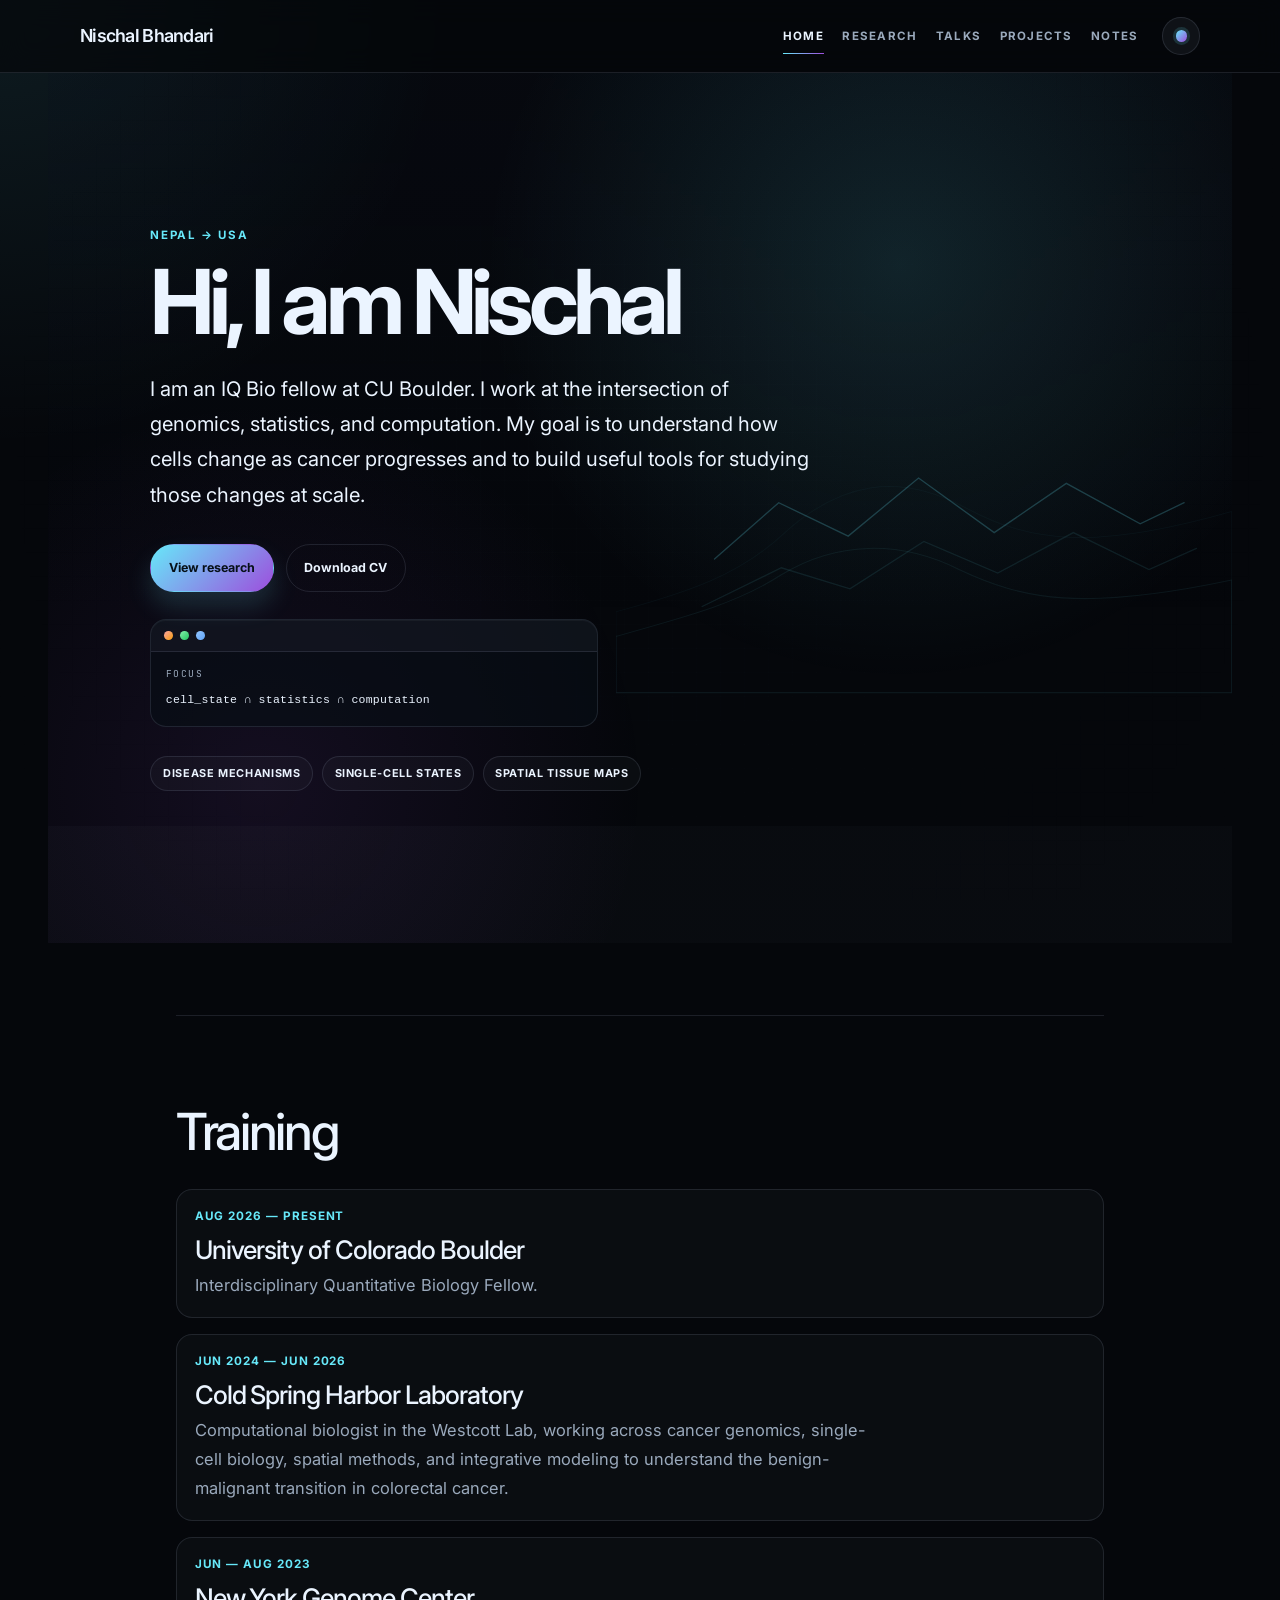
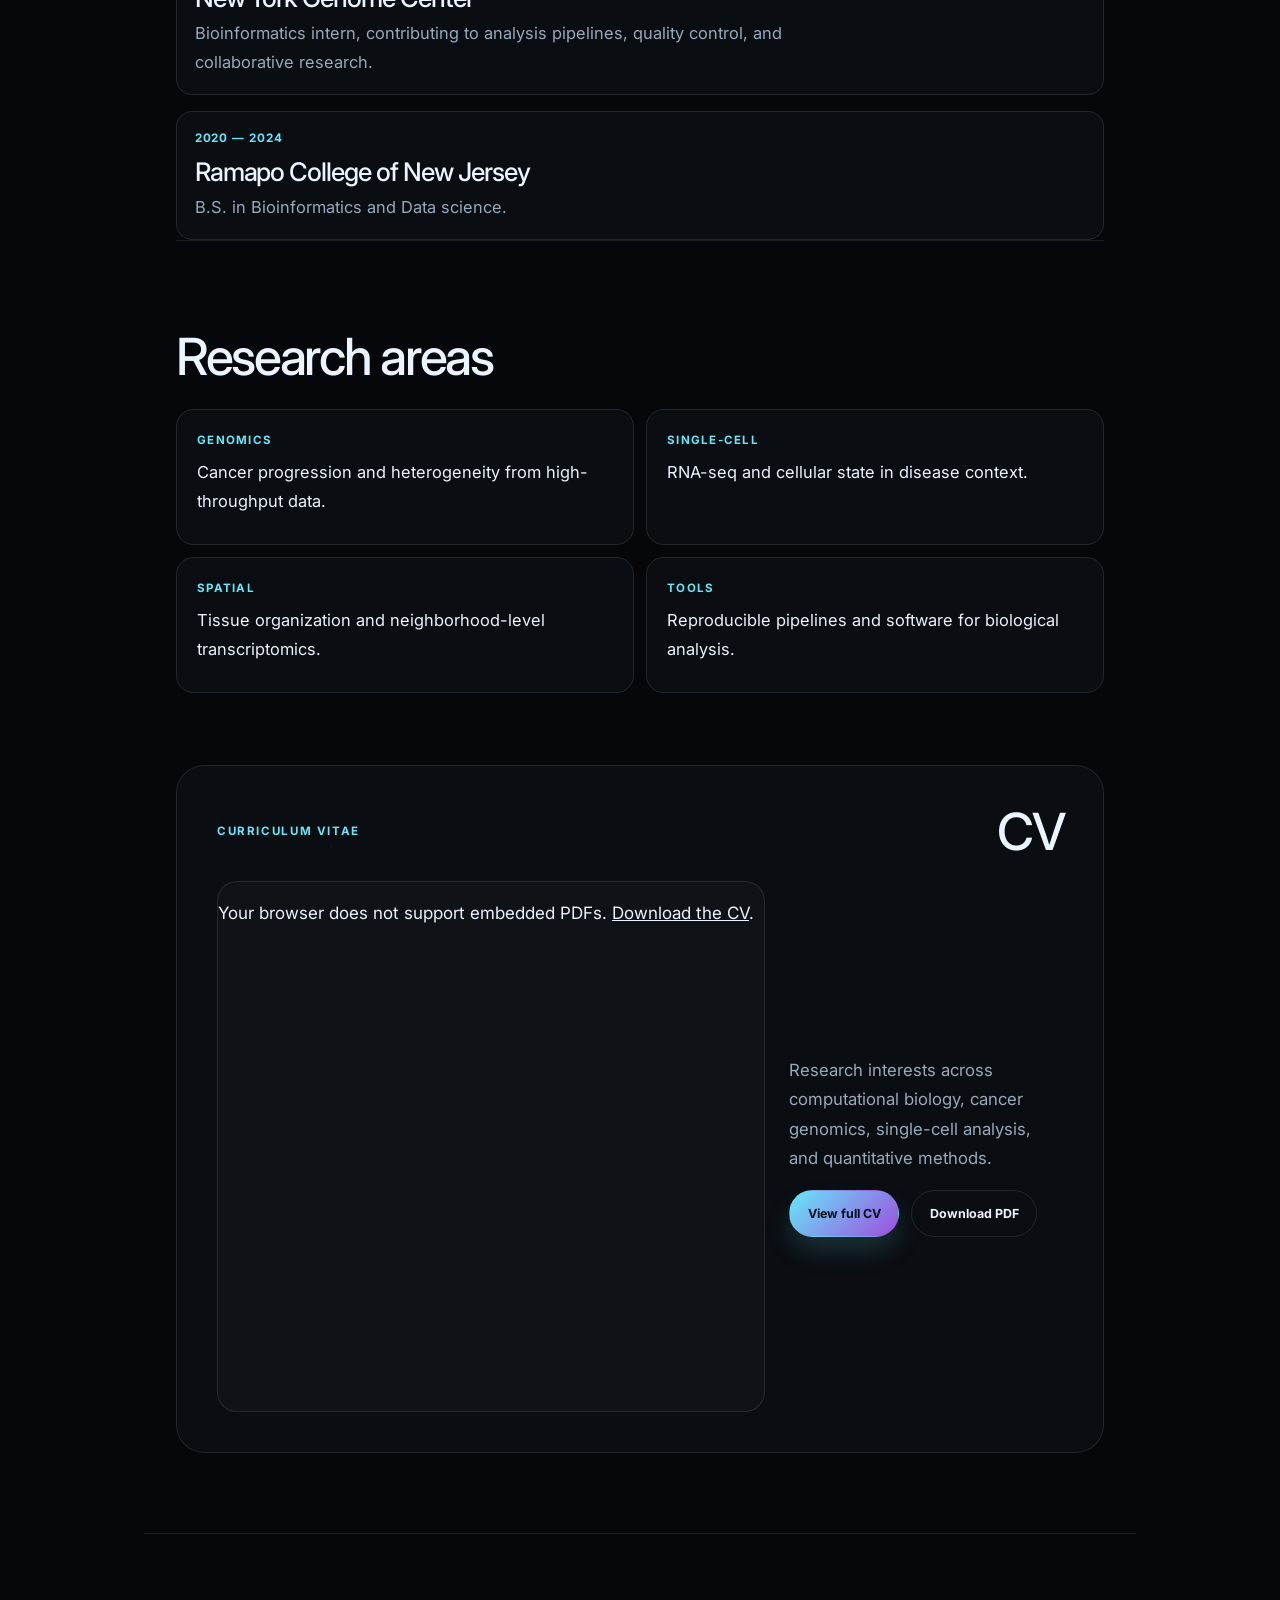
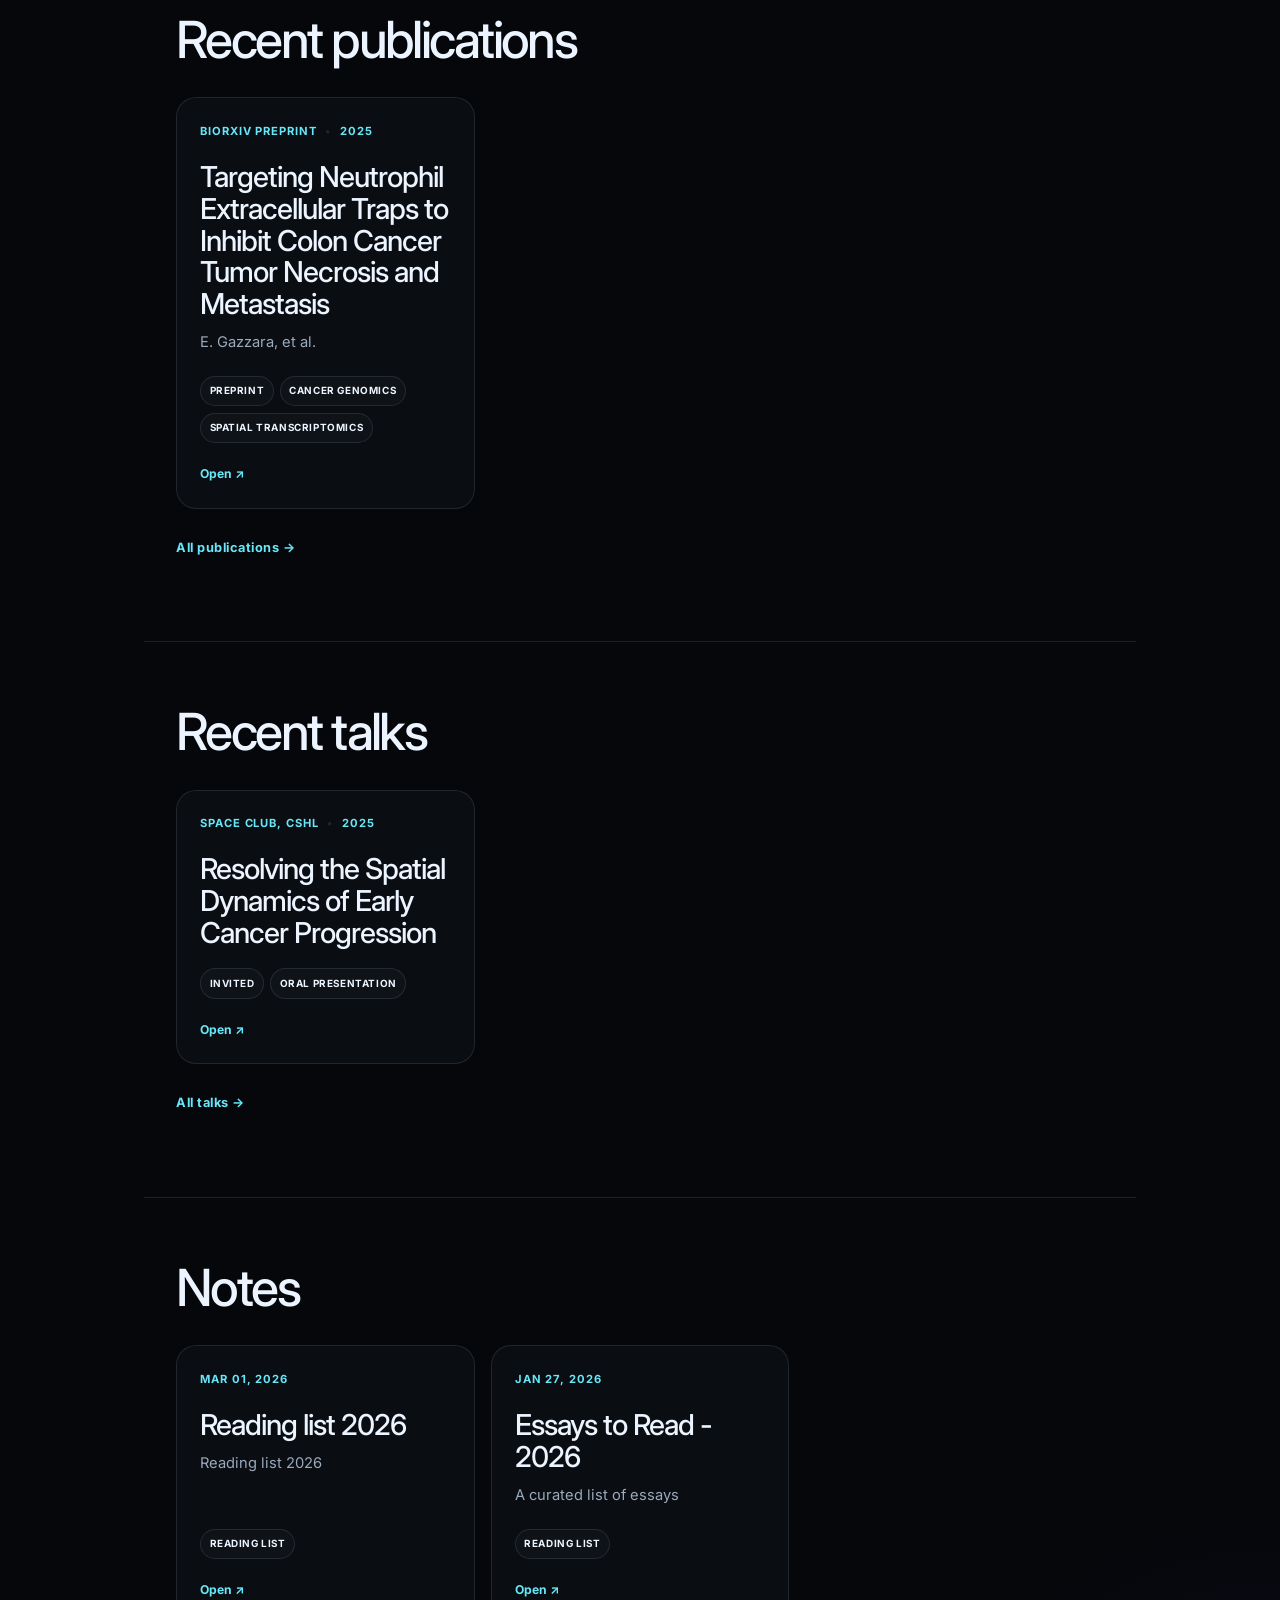
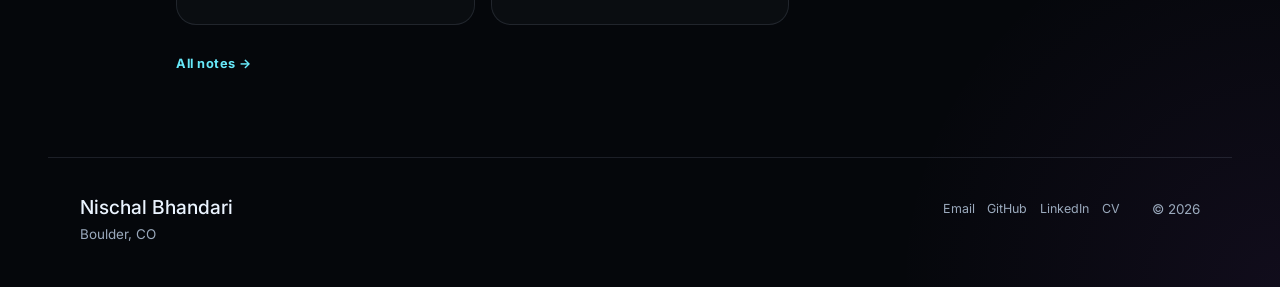
==== commit 48284d75: "feat: refine portfolio styling Co-authored-by: Copilot <223556219+Copilot@users.noreply.github.com>" ====
--- a/index.html
+++ b/index.html
@@ -1,23 +1,26 @@
 <!doctype html>
-<html lang="en" data-theme="light">
+<html lang="en" data-theme="dark">
 <head>
   <script>
     try {
       const savedTheme = localStorage.getItem('theme');
       if (savedTheme) document.documentElement.dataset.theme = savedTheme;
-    } catch (error) {}
+      else document.documentElement.dataset.theme = 'dark';
+    } catch (error) {
+      document.documentElement.dataset.theme = 'dark';
+    }
   </script>
   <meta charset="utf-8">
   <meta name="viewport" content="width=device-width, initial-scale=1">
   <meta name="description" content="Computational biologist and IQ Bio fellow at CU Boulder.">
   <meta property="og:title" content="Nischal Bhandari · Computational biology">
   <meta property="og:description" content="Computational biologist and IQ Bio fellow at CU Boulder.">
-  <meta name="theme-color" content="#f7f5f0">
+  <meta name="theme-color" content="#05070b">
   <title>Nischal Bhandari · Computational biology</title>
   <link rel="icon" href="src/images/logo.svg" type="image/svg+xml">
   <link rel="preconnect" href="https://fonts.googleapis.com">
   <link rel="preconnect" href="https://fonts.gstatic.com" crossorigin>
-  <link href="https://fonts.googleapis.com/css2?family=DM+Sans:opsz,wght@9..40,400;9..40,500;9..40,600;9..40,700&family=Newsreader:opsz,wght@6..72,400;6..72,500;6..72,600&display=swap" rel="stylesheet">
+  <link href="https://fonts.googleapis.com/css2?family=Inter:wght@400;500;600;700;800;900&family=JetBrains+Mono:wght@400;500;600;700&display=swap" rel="stylesheet">
   <link rel="stylesheet" href="src/css/site.css">
 </head>
 <body>
@@ -51,6 +54,21 @@
     <p class="eyebrow">Nepal → USA</p>
     <h1 id="hero-title">Hi, I am Nischal</h1>
     <p class="hero__summary">I am an IQ Bio fellow at CU Boulder. I work at the intersection of genomics, statistics, and computation. My goal is to understand how cells change as cancer progresses and to build useful tools for studying those changes at scale.</p>
+    <div class="hero__actions">
+      <a class="button button--solid" href="#research">View research</a>
+      <a class="button" href="assets/Nischal_Bhandari_CV.pdf" download>Download CV</a>
+    </div>
+    <div class="hero__terminal" aria-label="Research focus terminal">
+      <div class="terminal__header" aria-hidden="true">
+        <span class="terminal__dot"></span>
+        <span class="terminal__dot"></span>
+        <span class="terminal__dot"></span>
+      </div>
+      <div class="terminal__body">
+        <span class="terminal__label">focus</span>
+        <code>cell_state ∩ statistics ∩ computation</code>
+      </div>
+    </div>
     <ul class="topic-list" aria-label="Research themes">
 <li>Disease mechanisms</li><li>Single-cell states</li><li>Spatial tissue maps</li>    </ul>
   </div>
--- a/src/css/site.css
+++ b/src/css/site.css
@@ -1,46 +1,45 @@
 :root {
-  --background: #f7f4ee;
-  --surface: rgba(255, 255, 255, 0.72);
-  --surface-strong: #fffdf8;
-  --text: #1a2a2f;
-  --muted: #53686d;
-  --line: rgba(22, 42, 48, 0.12);
-  --accent: #2f6e69;
-  --accent-strong: #1d4d4d;
-  --accent-soft: rgba(47, 110, 105, 0.12);
-  --moss: rgba(132, 167, 127, 0.18);
-  --amber: rgba(198, 158, 92, 0.15);
-  --header: rgba(247, 244, 238, 0.82);
-  --shadow: 0 26px 68px rgba(19, 29, 35, 0.12);
-  --serif: "Newsreader", Georgia, serif;
-  --sans: "DM Sans", system-ui, sans-serif;
+  --background: #05070b;
+  --background-elevated: #0c1220;
+  --surface: rgba(15, 20, 31, 0.72);
+  --surface-strong: #101827;
+  --text: #ebf4ff;
+  --muted: #9aa9bc;
+  --line: rgba(148, 163, 184, 0.16);
+  --accent: #67e8f9;
+  --accent-strong: #9d4edd;
+  --accent-soft: rgba(103, 232, 249, 0.12);
+  --header: rgba(5, 7, 11, 0.72);
+  --shadow: 0 22px 60px rgba(0, 0, 0, 0.26);
+  --serif: "Inter", "Segoe UI", sans-serif;
+  --sans: "Inter", "Segoe UI", sans-serif;
+  --mono: "JetBrains Mono", "SFMono-Regular", monospace;
   --measure: 64ch;
+  color-scheme: dark;
+}
+
+html[data-theme="light"] {
+  --background: #f5f6fb;
+  --background-elevated: #eef2ff;
+  --surface: rgba(255, 255, 255, 0.82);
+  --surface-strong: #ffffff;
+  --text: #101827;
+  --muted: #58657d;
+  --line: rgba(15, 23, 42, 0.1);
+  --accent: #0f172a;
+  --accent-strong: #4338ca;
+  --accent-soft: rgba(99, 102, 241, 0.08);
+  --header: rgba(245, 246, 251, 0.8);
+  --shadow: 0 18px 40px rgba(15, 23, 42, 0.08);
   color-scheme: light;
-}
-
-html[data-theme="dark"] {
-  --background: #0e1718;
-  --surface: rgba(17, 25, 27, 0.84);
-  --surface-strong: #111d20;
-  --text: #edf3f1;
-  --muted: #aabcb8;
-  --line: rgba(237, 243, 241, 0.11);
-  --accent: #98c7bf;
-  --accent-strong: #e4f3ee;
-  --accent-soft: rgba(152, 199, 191, 0.1);
-  --moss: rgba(123, 169, 131, 0.12);
-  --amber: rgba(210, 169, 102, 0.1);
-  --header: rgba(12, 18, 19, 0.82);
-  --shadow: 0 18px 42px rgba(0, 0, 0, 0.22);
-  color-scheme: dark;
 }
 
 * { box-sizing: border-box; }
 html { scroll-behavior: smooth; }
 body {
   background:
-    radial-gradient(circle at top left, rgba(124, 175, 165, 0.09), transparent 25rem),
-    radial-gradient(circle at bottom right, rgba(194, 159, 92, 0.06), transparent 20rem),
+    radial-gradient(circle at top left, rgba(103, 232, 249, 0.09), transparent 28rem),
+    radial-gradient(circle at bottom right, rgba(157, 78, 221, 0.08), transparent 24rem),
     var(--background);
   color: var(--text);
   font: 400 clamp(1rem, 0.84rem + 0.28vw, 1.125rem)/1.75 var(--sans);
@@ -50,12 +49,12 @@
 }
 
 body::before {
-  background-image: linear-gradient(rgba(18, 35, 41, 0.03) 1px, transparent 1px), linear-gradient(90deg, rgba(18, 35, 41, 0.03) 1px, transparent 1px);
+  background-image: linear-gradient(rgba(148, 163, 184, 0.04) 1px, transparent 1px), linear-gradient(90deg, rgba(148, 163, 184, 0.04) 1px, transparent 1px);
   background-size: 24px 24px;
   content: "";
   inset: 0;
   mask-image: radial-gradient(circle at center, black 18%, transparent 100%);
-  opacity: 0.22;
+  opacity: 0.35;
   pointer-events: none;
   position: fixed;
   z-index: -1;
@@ -77,7 +76,7 @@
 .skip-link:focus { top: 1rem; }
 
 .site-header {
-  backdrop-filter: blur(16px);
+  backdrop-filter: blur(14px);
   background: var(--header);
   border-bottom: 1px solid var(--line);
   position: sticky;
@@ -112,10 +111,10 @@
   text-transform: uppercase;
 }
 .site-nav a::after {
-  background: var(--accent);
+  background: linear-gradient(90deg, var(--accent), var(--accent-strong));
   bottom: 0;
   content: "";
-  height: 1.5px;
+  height: 1px;
   left: 0;
   position: absolute;
   transform: scaleX(0);
@@ -128,7 +127,7 @@
 .site-nav a:hover::after,
 .site-nav a[aria-current="page"]::after { transform: scaleX(1); }
 .theme-toggle {
-  background: rgba(255, 255, 255, 0.42);
+  background: rgba(148, 163, 184, 0.08);
   border: 1px solid var(--line);
   border-radius: 50%;
   cursor: pointer;
@@ -136,22 +135,19 @@
   height: 2.35rem;
   place-items: center;
   width: 2.35rem;
-  transition: transform 180ms ease, border-color 180ms ease;
-}
-html[data-theme="dark"] .theme-toggle {
-  background: rgba(12, 18, 19, 0.72);
-}
-.theme-toggle:hover { border-color: var(--accent); transform: translateY(-1px); }
+  transition: transform 180ms ease, border-color 180ms ease, box-shadow 180ms ease;
+}
+.theme-toggle:hover {
+  border-color: rgba(103, 232, 249, 0.6);
+  box-shadow: 0 0 0 4px rgba(103, 232, 249, 0.12);
+  transform: translateY(-1px);
+}
 .theme-toggle span {
-  background: #f2c35e;
+  background: linear-gradient(135deg, var(--accent), var(--accent-strong));
   border-radius: 50%;
-  box-shadow: 0 0 0 3px rgba(242, 195, 94, 0.18);
-  height: 0.8rem;
-  width: 0.8rem;
-}
-html[data-theme="dark"] .theme-toggle span {
-  background: #edf7f4;
-  box-shadow: inset -0.26rem -0.12rem 0 rgba(86, 101, 105, 0.9);
+  box-shadow: 0 0 0 3px rgba(103, 232, 249, 0.15);
+  height: 0.7rem;
+  width: 0.7rem;
 }
 
 .hero {
@@ -164,30 +160,31 @@
   position: relative;
 }
 .hero::before {
-  background: radial-gradient(circle at 76% 18%, rgba(219, 160, 145, 0.2), transparent 25rem),
-    radial-gradient(circle at 20% 85%, var(--accent-soft), transparent 30rem);
+  background:
+    radial-gradient(circle at 72% 22%, rgba(103, 232, 249, 0.12), transparent 26rem),
+    radial-gradient(circle at 18% 82%, rgba(157, 78, 221, 0.1), transparent 24rem),
+    linear-gradient(180deg, rgba(12, 18, 32, 0.2), transparent 62%);
   content: "";
   inset: 0;
   position: absolute;
   z-index: -2;
 }
 .hero::after {
-  background: radial-gradient(circle at 18% 82%, rgba(47, 110, 105, 0.12), transparent 28rem),
-    linear-gradient(180deg, transparent 0 64%, rgba(47, 110, 105, 0.05) 64% 100%);
+  background: linear-gradient(180deg, transparent 0 68%, rgba(148, 163, 184, 0.03) 68% 100%);
   bottom: 0;
   content: "";
-  height: 40%;
+  height: 42%;
   left: 0;
-  opacity: 0.95;
+  opacity: 1;
   position: absolute;
   right: 0;
   z-index: -1;
 }
-html[data-theme="dark"] .hero::before,
-html[data-theme="dark"] .hero::after {
-  opacity: 0.58;
-}
-.hero__content { max-width: 43rem; }
+.hero__content {
+  max-width: 43rem;
+  position: relative;
+  z-index: 1;
+}
 .eyebrow {
   color: var(--accent);
   font-size: 0.72rem;
@@ -200,16 +197,90 @@
 .page-hero h1,
 .note-page h1 {
   color: var(--text);
-  font: 500 clamp(3.4rem, 8vw, 7rem)/0.92 var(--serif);
+  font: 700 clamp(3.3rem, 7vw, 6.8rem)/0.92 var(--sans);
   letter-spacing: -0.065em;
   margin: 0;
   max-width: 11ch;
 }
 .hero__summary {
   color: var(--text);
-  font-size: clamp(1.05rem, 1.7vw, 1.18rem);
+  font-size: clamp(1.08rem, 1.8vw, 1.26rem);
   margin: 1.7rem 0 0;
   max-width: 42rem;
+}
+.hero__actions {
+  display: flex;
+  flex-wrap: wrap;
+  gap: 0.75rem;
+  margin-top: 2rem;
+}
+.button {
+  align-items: center;
+  border: 1px solid var(--line);
+  border-radius: 999px;
+  display: inline-flex;
+  font-size: 0.78rem;
+  font-weight: 700;
+  gap: 0.6rem;
+  padding: 0.75rem 1.1rem;
+  text-decoration: none;
+  transition: transform 180ms ease, border-color 180ms ease, box-shadow 180ms ease;
+}
+.button:hover {
+  border-color: rgba(103, 232, 249, 0.6);
+  box-shadow: 0 0 0 1px rgba(103, 232, 249, 0.2), 0 18px 40px rgba(103, 232, 249, 0.12);
+  transform: translateY(-2px);
+}
+.button--solid {
+  background: linear-gradient(135deg, var(--accent), var(--accent-strong));
+  border-color: transparent;
+  color: #061018;
+  box-shadow: 0 14px 26px rgba(103, 232, 249, 0.16);
+}
+.hero__terminal {
+  background: rgba(9, 14, 22, 0.65);
+  border: 1px solid var(--line);
+  border-radius: 1rem;
+  margin-top: 1.7rem;
+  max-width: 28rem;
+  overflow: hidden;
+  box-shadow: inset 0 1px 0 rgba(255,255,255,0.04);
+}
+.terminal__header {
+  align-items: center;
+  background: rgba(148, 163, 184, 0.05);
+  border-bottom: 1px solid var(--line);
+  display: flex;
+  gap: 0.45rem;
+  padding: 0.7rem 0.8rem;
+}
+.terminal__dot {
+  background: linear-gradient(135deg, #fca5a5, #f59e0b);
+  border-radius: 50%;
+  display: block;
+  height: 0.55rem;
+  width: 0.55rem;
+}
+.terminal__dot:nth-child(2) { background: linear-gradient(135deg, #86efac, #22c55e); }
+.terminal__dot:nth-child(3) { background: linear-gradient(135deg, #93c5fd, #60a5fa); }
+.terminal__body {
+  display: flex;
+  flex-direction: column;
+  gap: 0.4rem;
+  padding: 0.9rem 0.9rem 1rem;
+  font-family: var(--mono);
+  color: var(--text);
+}
+.terminal__label {
+  color: var(--muted);
+  font-size: 0.6rem;
+  letter-spacing: 0.16em;
+  text-transform: uppercase;
+}
+.terminal__body code {
+  color: var(--text);
+  font-size: 0.72rem;
+  letter-spacing: 0.02em;
 }
 .topic-list {
   display: flex;
@@ -221,7 +292,7 @@
 }
 .topic-list li,
 .tag-list li {
-  background: rgba(255, 255, 255, 0.18);
+  background: rgba(148, 163, 184, 0.06);
   border: 1px solid var(--line);
   border-radius: 999px;
   font-size: 0.68rem;
@@ -237,45 +308,17 @@
 html[data-theme="dark"] .cv-section__viewer,
 html[data-theme="dark"] .record-card__link,
 html[data-theme="dark"] .markdown-content h2 + ul li {
-  background: rgba(255, 255, 255, 0.02);
-}
-.hero__actions {
-  display: flex;
-  flex-wrap: wrap;
-  gap: 0.75rem;
-  margin-top: 2rem;
-}
-.button {
-  align-items: center;
-  border: 1px solid var(--line);
-  border-radius: 999px;
-  display: inline-flex;
-  font-size: 0.78rem;
-  font-weight: 700;
-  gap: 0.6rem;
-  padding: 0.74rem 1.05rem;
-  text-decoration: none;
-  transition: transform 180ms ease, border-color 180ms ease, box-shadow 180ms ease;
-}
-.button:hover {
-  border-color: var(--accent);
-  box-shadow: 0 12px 28px rgba(47, 110, 105, 0.12);
-  transform: translateY(-2px);
-}
-.button--solid {
-  background: var(--text);
-  border-color: var(--text);
-  color: var(--background);
+  background: rgba(148, 163, 184, 0.04);
 }
 .hero__art {
-  color: var(--accent);
+  color: rgba(103, 232, 249, 0.25);
   height: 100%;
   inset: 0;
-  opacity: 0.7;
+  opacity: 0.9;
   pointer-events: none;
   position: absolute;
   width: 100%;
-  z-index: -1;
+  z-index: 0;
 }
 .hero__art svg {
   height: 100%;
@@ -293,14 +336,14 @@
 }
 .hero__strand--soft {
   animation-delay: -5s;
-  opacity: 0.4;
+  opacity: 0.42;
 }
 .hero__ridge {
   fill: none;
-  opacity: 0.34;
+  opacity: 0.3;
   stroke-width: 1.2;
 }
-.hero__ridge--soft { opacity: 0.22; }
+.hero__ridge--soft { opacity: 0.16; }
 
 .home-content,
 .featured-section,
@@ -358,7 +401,7 @@
   gap: 1rem;
 }
 .training__item {
-  background: rgba(255, 255, 255, 0.18);
+  background: rgba(255, 255, 255, 0.12);
   border: 1px solid var(--line);
   border-radius: 1rem;
   padding: 1rem 1.1rem 1.05rem;
@@ -421,7 +464,7 @@
   padding: 0 2rem 5rem;
 }
 .cv-section__inner {
-  background: linear-gradient(180deg, rgba(255, 255, 255, 0.18), rgba(255, 255, 255, 0.05));
+  background: linear-gradient(180deg, rgba(255, 255, 255, 0.18), rgba(255, 255, 255, 0.06));
   border: 1px solid var(--line);
   border-radius: 1.75rem;
   padding: clamp(1.5rem, 4vw, 2.5rem);
@@ -495,7 +538,7 @@
 .record-grid--full { grid-template-columns: repeat(2, minmax(0, 1fr)); }
 .record-card { min-width: 0; }
 .record-card__link {
-  background: linear-gradient(180deg, rgba(255, 255, 255, 0.14), rgba(255, 255, 255, 0.04));
+  background: linear-gradient(180deg, rgba(255, 255, 255, 0.12), rgba(255, 255, 255, 0.04));
   border: 1px solid var(--line);
   border-radius: 1.25rem;
   display: flex;
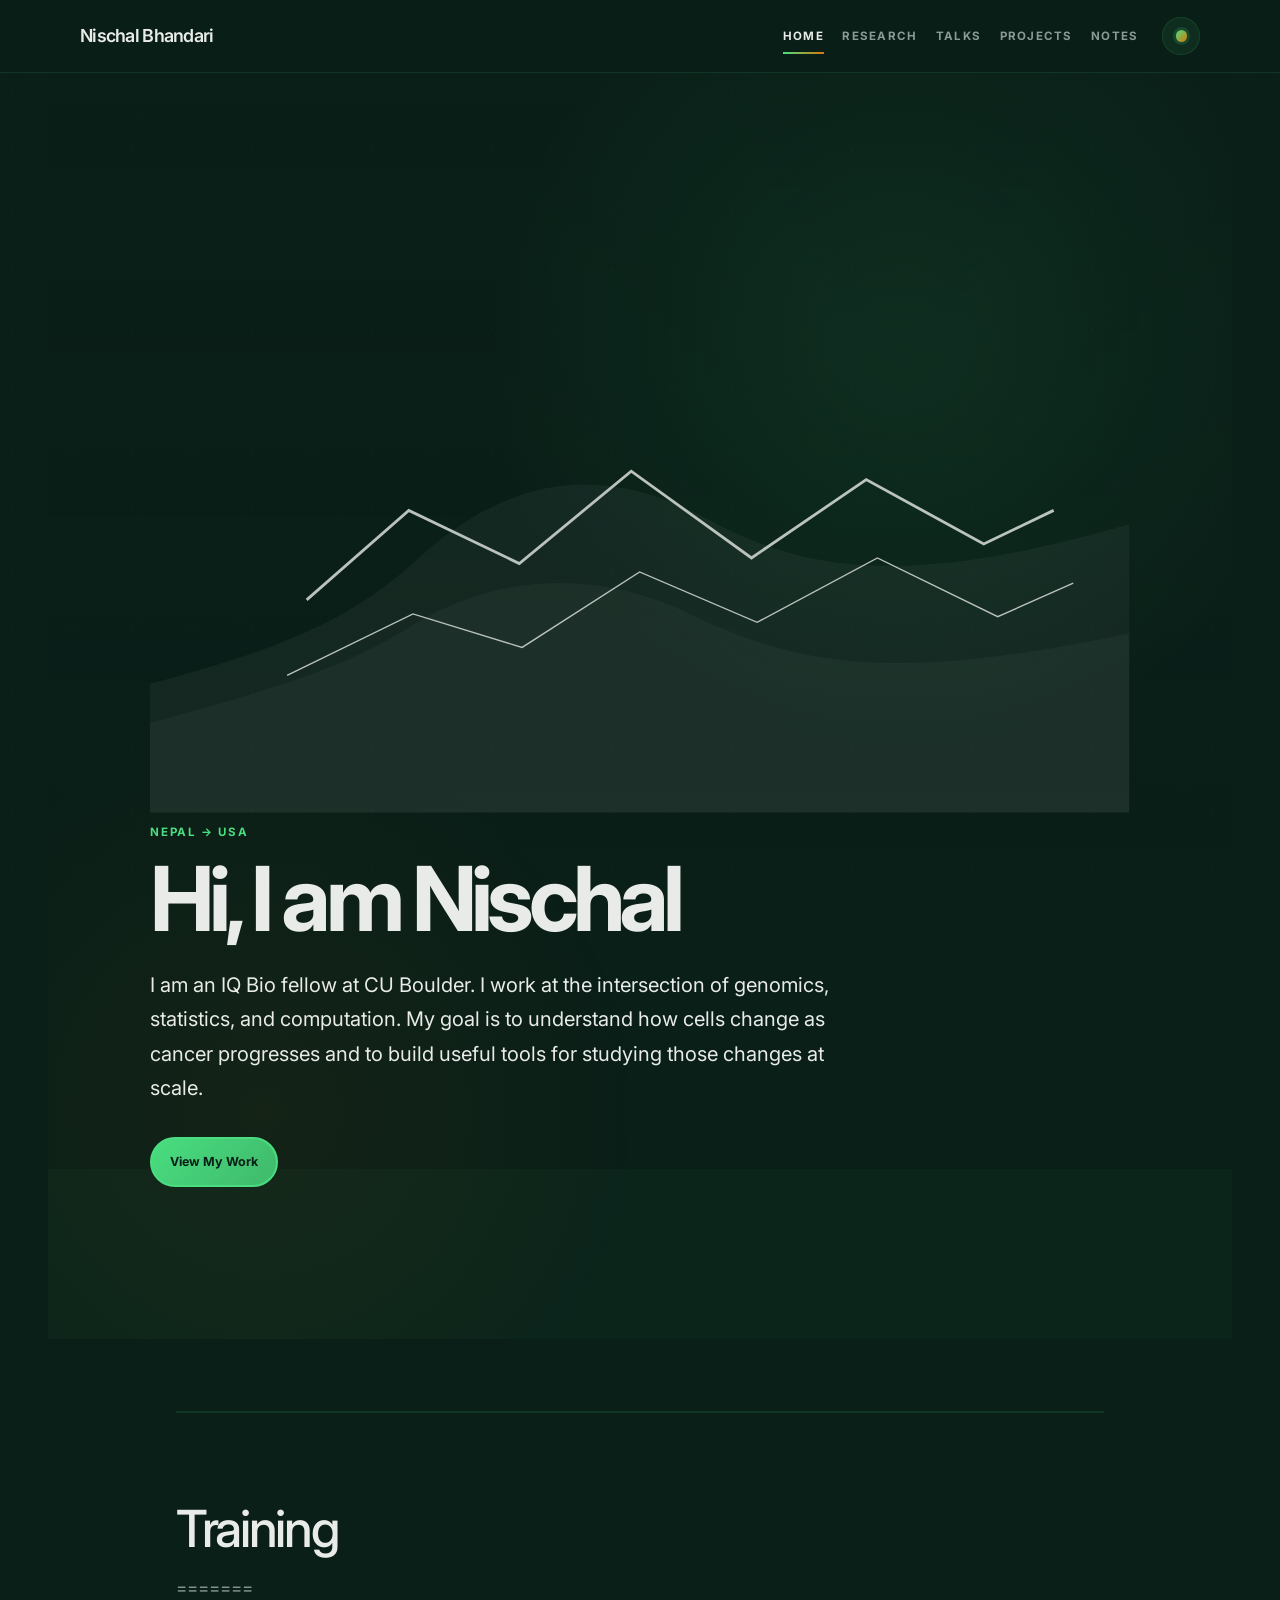
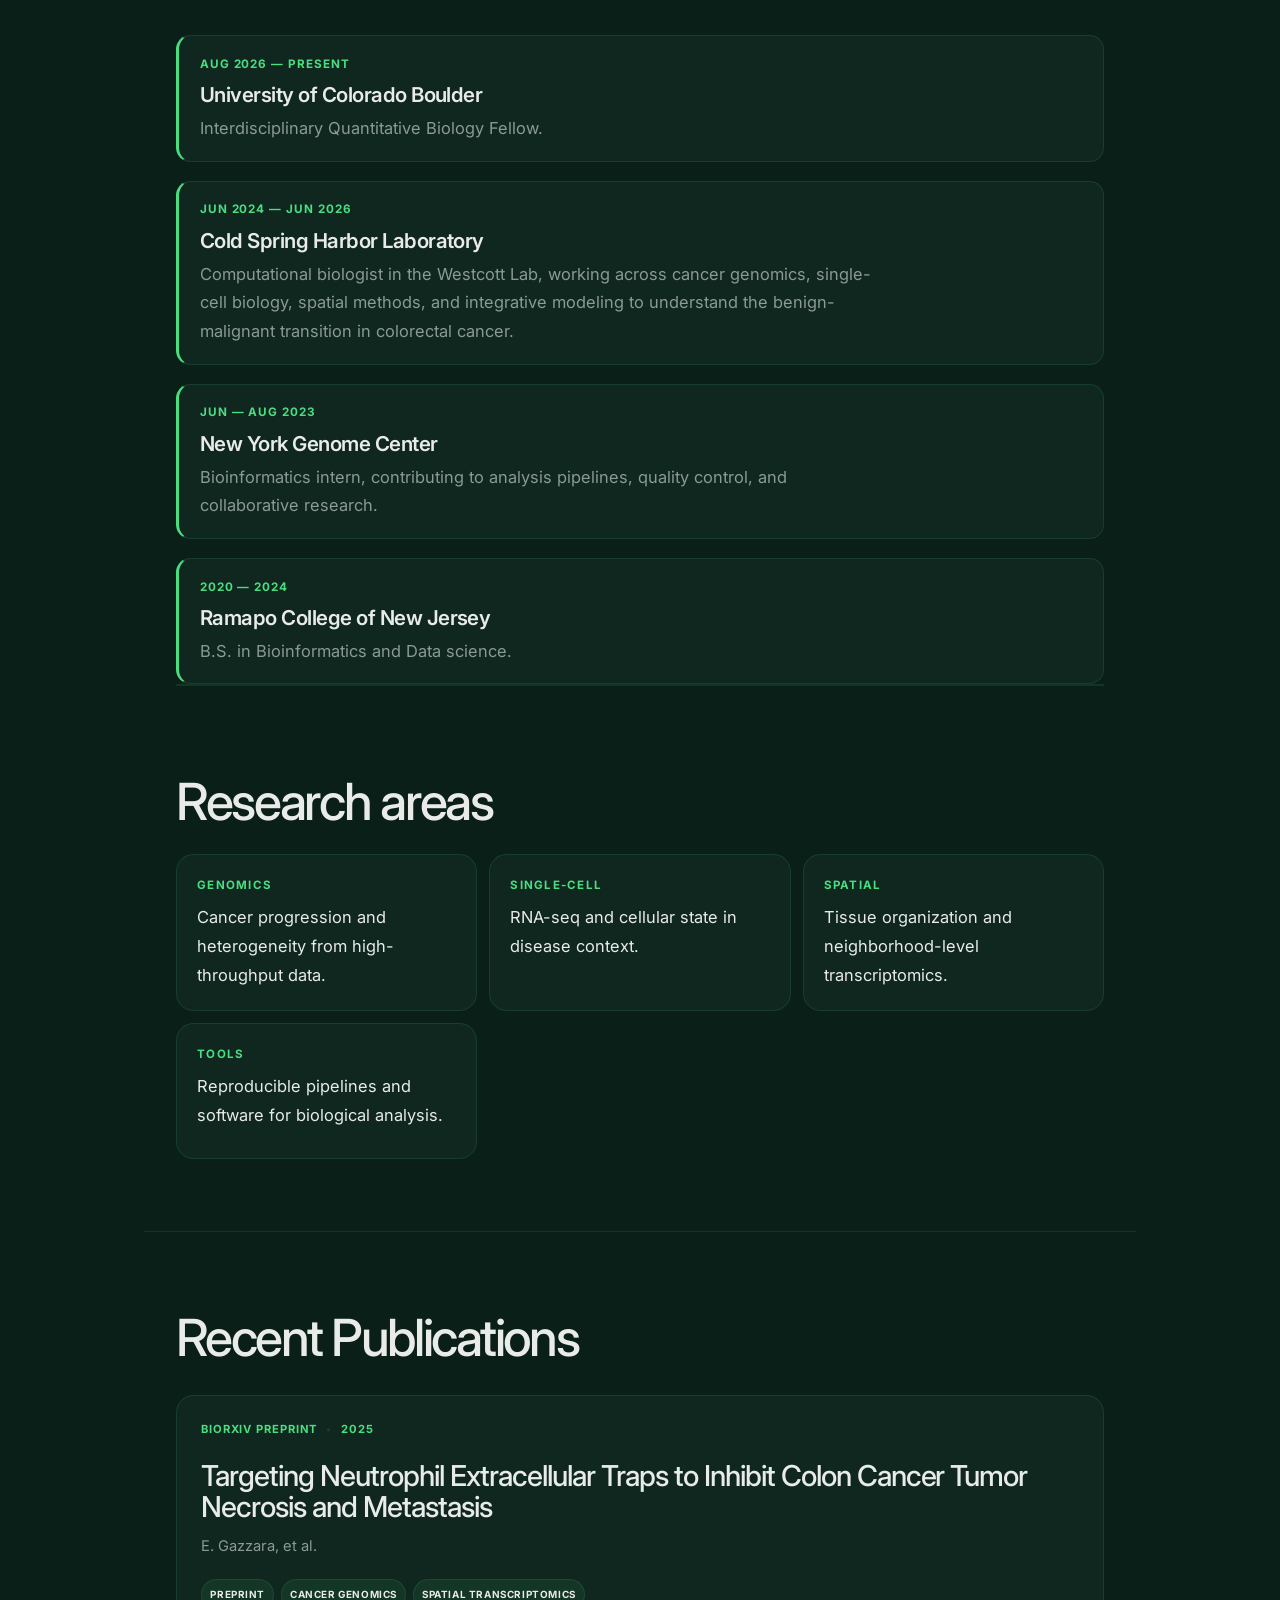
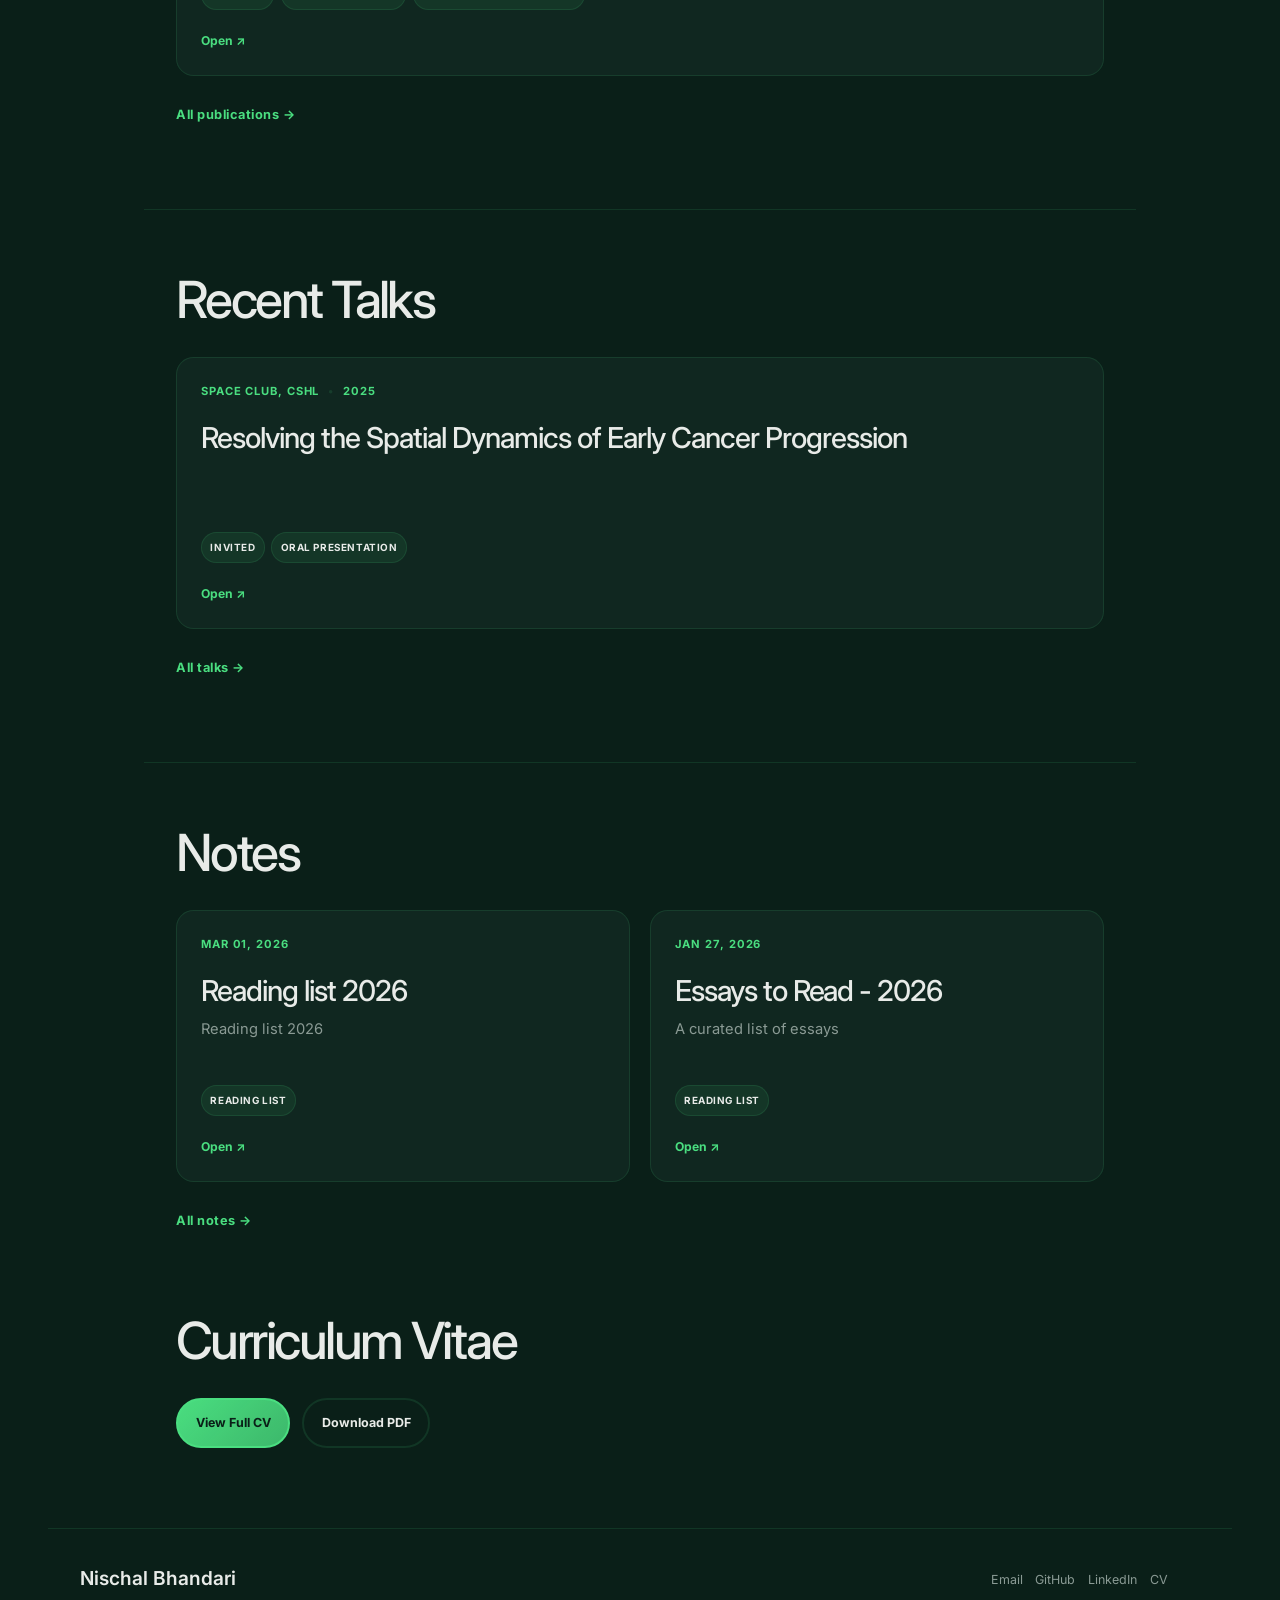
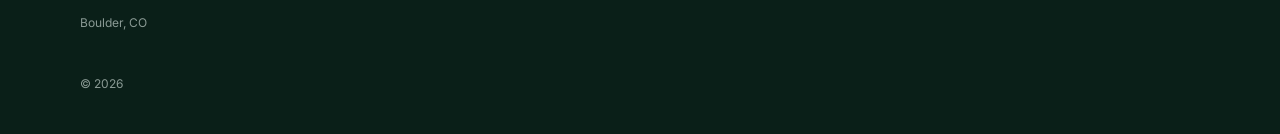
==== commit bab42df8: "--" ====
--- a/index.html
+++ b/index.html
@@ -15,7 +15,7 @@
   <meta name="description" content="Computational biologist and IQ Bio fellow at CU Boulder.">
   <meta property="og:title" content="Nischal Bhandari · Computational biology">
   <meta property="og:description" content="Computational biologist and IQ Bio fellow at CU Boulder.">
-  <meta name="theme-color" content="#05070b">
+  <meta name="theme-color" content="#0a1f18">
   <title>Nischal Bhandari · Computational biology</title>
   <link rel="icon" href="src/images/logo.svg" type="image/svg+xml">
   <link rel="preconnect" href="https://fonts.googleapis.com">
@@ -44,38 +44,30 @@
 <section class="hero" aria-labelledby="hero-title">
   <div class="hero__art" aria-hidden="true">
     <svg viewBox="0 0 700 420" fill="none" xmlns="http://www.w3.org/2000/svg">
-      <path class="hero__ridge hero__ridge--soft" d="M0 328C82 306 141 286 192 238C254 182 320 168 398 210C472 250 546 258 700 214V420H0V328Z" />
-      <path class="hero__ridge" d="M0 356C86 332 138 318 188 286C250 248 322 246 390 280C462 314 530 328 700 292V420H0V356Z" />
-      <path class="hero__strand" d="M112 268L185 204L264 242L344 176L430 238L512 182L596 228L646 204" />
-      <path class="hero__strand hero__strand--soft" d="M98 322L188 278L266 302L350 248L434 284L520 238L606 280L660 256" />
+      <!-- Blended the wrapper from HEAD with the updated paths from the stylish-themed branch -->
+      <g class="hero__motif" opacity="0.8">
+        <path class="hero__ridge hero__ridge--soft" d="M0 328C82 306 141 286 192 238C254 182 320 168 398 210C472 250 546 258 700 214V420H0V328Z" fill="currentColor" fill-opacity="0.06" />
+        <path class="hero__ridge" d="M0 356C86 332 138 318 188 286C250 248 322 246 390 280C462 314 530 328 700 292V420H0V356Z" fill="currentColor" fill-opacity="0.05" />
+        <path class="hero__strand" d="M112 268L185 204L264 242L344 176L430 238L512 182L596 228L646 204" stroke="currentColor" stroke-width="2" />
+        <path class="hero__strand hero__strand--soft" d="M98 322L188 278L266 302L350 248L434 284L520 238L606 280L660 256" stroke="currentColor" stroke-width="1" />
+      </g>
     </svg>
   </div>
+  
   <div class="hero__content">
     <p class="eyebrow">Nepal → USA</p>
     <h1 id="hero-title">Hi, I am Nischal</h1>
     <p class="hero__summary">I am an IQ Bio fellow at CU Boulder. I work at the intersection of genomics, statistics, and computation. My goal is to understand how cells change as cancer progresses and to build useful tools for studying those changes at scale.</p>
+    
     <div class="hero__actions">
-      <a class="button button--solid" href="#research">View research</a>
-      <a class="button" href="assets/Nischal_Bhandari_CV.pdf" download>Download CV</a>
+      <a class="button button--primary" href="#research">View My Work</a>
     </div>
-    <div class="hero__terminal" aria-label="Research focus terminal">
-      <div class="terminal__header" aria-hidden="true">
-        <span class="terminal__dot"></span>
-        <span class="terminal__dot"></span>
-        <span class="terminal__dot"></span>
-      </div>
-      <div class="terminal__body">
-        <span class="terminal__label">focus</span>
-        <code>cell_state ∩ statistics ∩ computation</code>
-      </div>
-    </div>
-    <ul class="topic-list" aria-label="Research themes">
-<li>Disease mechanisms</li><li>Single-cell states</li><li>Spatial tissue maps</li>    </ul>
   </div>
 </section>
 
 <article class="markdown-content home-content">
   <h2>Training</h2>
+<p>=======</p>
 <div class="training-layout">
   <div class="training__timeline">
     <article class="training__item">
@@ -110,32 +102,9 @@
 </ul>
 </article>
 
-<section class="cv-section" id="cv" aria-labelledby="cv-title">
-  <div class="cv-section__inner">
-    <div class="cv-section__header">
-      <p class="eyebrow">Curriculum vitae</p>
-      <h2 id="cv-title">CV</h2>
-    </div>
-    <div class="cv-section__layout">
-      <div class="cv-section__viewer">
-        <object class="cv-section__embed" data="assets/Nischal_Bhandari_CV.pdf" type="application/pdf" aria-label="Nischal Bhandari CV">
-          <p>Your browser does not support embedded PDFs. <a href="assets/Nischal_Bhandari_CV.pdf">Download the CV</a>.</p>
-        </object>
-      </div>
-      <div class="cv-section__panel">
-        <p class="cv-section__summary">Research interests across computational biology, cancer genomics, single-cell analysis, and quantitative methods.</p>
-        <div class="cv-section__actions">
-          <a class="button button--solid" href="assets/Nischal_Bhandari_CV.pdf" target="_blank" rel="noopener noreferrer">View full CV</a>
-          <a class="button" href="assets/Nischal_Bhandari_CV.pdf" download>Download PDF</a>
-        </div>
-      </div>
-    </div>
-  </div>
-</section>
-
 <section class="featured-section" id="research" aria-labelledby="research-title">
   <div class="section-heading">
-    <h2 id="research-title">Recent publications</h2>
+    <h2 id="research-title">Recent Publications</h2>
   </div>
   <div class="record-grid">
 <article class="record-card reveal">
@@ -146,12 +115,12 @@
 <p class="record-card__authors">E. Gazzara, et al.</p>    <ul class="tag-list" aria-label="Topics">
 <li>Preprint</li><li>Cancer genomics</li><li>Spatial transcriptomics</li>    </ul>
 <span class="record-card__action">Open <span aria-hidden="true">↗</span></span></a></article>  </div>
-  <a class="text-link" href="publications.html">All publications <span aria-hidden="true">→</span></a>
+  <a class="text-link" href="publications.html">All publications <span aria-hidden="true">&rarr;</span></a>
 </section>
 
 <section class="featured-section featured-section--compact" aria-labelledby="talks-title">
   <div class="section-heading">
-    <h2 id="talks-title">Recent talks</h2>
+    <h2 id="talks-title">Recent Talks</h2>
   </div>
   <div class="record-grid">
 <article class="record-card reveal">
@@ -162,7 +131,7 @@
     <ul class="tag-list" aria-label="Topics">
 <li>Invited</li><li>Oral presentation</li>    </ul>
 <span class="record-card__action">Open <span aria-hidden="true">↗</span></span></a></article>  </div>
-  <a class="text-link" href="talks.html">All talks <span aria-hidden="true">→</span></a>
+  <a class="text-link" href="talks.html">All talks <span aria-hidden="true">&rarr;</span></a>
 </section>
 
 <section class="featured-section featured-section--compact" aria-labelledby="notes-title">
@@ -185,7 +154,23 @@
 <p class="record-card__summary">A curated list of essays</p>    <ul class="tag-list" aria-label="Topics">
 <li>Reading list</li>    </ul>
 <span class="record-card__action">Open <span aria-hidden="true">↗</span></span></a></article>  </div>
-  <a class="text-link" href="blog.html">All notes <span aria-hidden="true">→</span></a>
+  <a class="text-link" href="blog.html">All notes <span aria-hidden="true">&rarr;</span></a>
+</section>
+ <!-- Moved the endif here so the CV renders independently of notes -->
+
+<section class="cv-section" id="cv" aria-labelledby="cv-title">
+  <div class="section-heading">
+    <h2 id="cv-title">Curriculum Vitae</h2>
+  </div>
+
+  <div class="cv-section__actions">
+    <a class="button button--primary" href="assets/Nischal_Bhandari_CV.pdf" target="_blank" rel="noopener noreferrer">
+      View Full CV
+    </a>
+    <a class="button" href="assets/Nischal_Bhandari_CV.pdf" download>
+      Download PDF
+    </a>
+  </div>
 </section>
   </main>
   <footer class="site-footer">
--- a/src/css/site.css
+++ b/src/css/site.css
@@ -1,46 +1,60 @@
 :root {
-  --background: #05070b;
-  --background-elevated: #0c1220;
-  --surface: rgba(15, 20, 31, 0.72);
-  --surface-strong: #101827;
-  --text: #ebf4ff;
-  --muted: #9aa9bc;
-  --line: rgba(148, 163, 184, 0.16);
-  --accent: #67e8f9;
-  --accent-strong: #9d4edd;
-  --accent-soft: rgba(103, 232, 249, 0.12);
-  --header: rgba(5, 7, 11, 0.72);
-  --shadow: 0 22px 60px rgba(0, 0, 0, 0.26);
+  /* Dark mode (default) - nature-inspired palette */
+  --background: #0a1f18;
+  --background-elevated: #122d25;
+  --surface: rgba(20, 45, 37, 0.65);
+  --surface-strong: #1a3a32;
+  --text: #e8ebe8;
+  --muted: #8a9a94;
+  --line: rgba(74, 222, 128, 0.12);
+
+  /* Accent colors - green (life/growth) and warm amber (earth) */
+  --accent: #4ade80;
+  --accent-strong: #d97706;
+  --accent-soft: rgba(74, 222, 128, 0.15);
+
+  --header: rgba(10, 31, 24, 0.85);
+  --shadow: 0 20px 50px rgba(0, 0, 0, 0.3);
+
+  /* Typography */
   --serif: "Inter", "Segoe UI", sans-serif;
   --sans: "Inter", "Segoe UI", sans-serif;
   --mono: "JetBrains Mono", "SFMono-Regular", monospace;
   --measure: 64ch;
+
   color-scheme: dark;
 }
 
 html[data-theme="light"] {
-  --background: #f5f6fb;
-  --background-elevated: #eef2ff;
-  --surface: rgba(255, 255, 255, 0.82);
+  /* Light mode - warm, organic palette */
+  --background: #f8faf7;
+  --background-elevated: #f0f4f1;
+  --surface: rgba(240, 244, 241, 0.85);
   --surface-strong: #ffffff;
-  --text: #101827;
-  --muted: #58657d;
-  --line: rgba(15, 23, 42, 0.1);
-  --accent: #0f172a;
-  --accent-strong: #4338ca;
-  --accent-soft: rgba(99, 102, 241, 0.08);
-  --header: rgba(245, 246, 251, 0.8);
-  --shadow: 0 18px 40px rgba(15, 23, 42, 0.08);
+  --text: #1a2420;
+  --muted: #5a7169;
+  --line: rgba(45, 106, 62, 0.15);
+
+  --accent: #2d6a3e;
+  --accent-strong: #b45309;
+  --accent-soft: rgba(45, 106, 62, 0.12);
+
+  --header: rgba(248, 250, 247, 0.9);
+  --shadow: 0 16px 36px rgba(0, 0, 0, 0.08);
+
   color-scheme: light;
 }
 
-* { box-sizing: border-box; }
-html { scroll-behavior: smooth; }
+* {
+  box-sizing: border-box;
+}
+
+html {
+  scroll-behavior: smooth;
+}
+
 body {
-  background:
-    radial-gradient(circle at top left, rgba(103, 232, 249, 0.09), transparent 28rem),
-    radial-gradient(circle at bottom right, rgba(157, 78, 221, 0.08), transparent 24rem),
-    var(--background);
+  background: var(--background);
   color: var(--text);
   font: 400 clamp(1rem, 0.84rem + 0.28vw, 1.125rem)/1.75 var(--sans);
   margin: 0;
@@ -48,21 +62,32 @@
   -webkit-font-smoothing: antialiased;
 }
 
+/* Subtle biological background pattern - cellular/organic */
 body::before {
-  background-image: linear-gradient(rgba(148, 163, 184, 0.04) 1px, transparent 1px), linear-gradient(90deg, rgba(148, 163, 184, 0.04) 1px, transparent 1px);
-  background-size: 24px 24px;
+  background-image:
+    radial-gradient(circle at 20% 50%, rgba(74, 222, 128, 0.03) 1px, transparent 1px),
+    radial-gradient(circle at 80% 80%, rgba(217, 119, 6, 0.02) 1px, transparent 1px),
+    radial-gradient(circle at 40% 20%, rgba(74, 222, 128, 0.02) 1px, transparent 1px);
+  background-size: 60px 60px, 80px 80px, 100px 100px;
   content: "";
   inset: 0;
-  mask-image: radial-gradient(circle at center, black 18%, transparent 100%);
-  opacity: 0.35;
   pointer-events: none;
   position: fixed;
   z-index: -1;
 }
 
-::selection { background: var(--accent-soft); }
-a { color: inherit; }
-button { font: inherit; }
+::selection {
+  background: var(--accent-soft);
+  color: var(--text);
+}
+
+a {
+  color: inherit;
+}
+
+button {
+  font: inherit;
+}
 
 .skip-link {
   background: var(--text);
@@ -73,16 +98,20 @@
   top: -4rem;
   z-index: 20;
 }
-.skip-link:focus { top: 1rem; }
+
+.skip-link:focus {
+  top: 1rem;
+}
 
 .site-header {
-  backdrop-filter: blur(14px);
+  backdrop-filter: blur(12px);
   background: var(--header);
   border-bottom: 1px solid var(--line);
   position: sticky;
   top: 0;
   z-index: 20;
 }
+
 .site-header__inner {
   align-items: center;
   display: flex;
@@ -92,14 +121,25 @@
   min-height: 4.5rem;
   padding: 0.7rem 2rem;
 }
+
 .site-brand {
   color: var(--text);
   font: 600 1.12rem/1 var(--serif);
   letter-spacing: -0.04em;
   margin-right: auto;
   text-decoration: none;
-}
-.site-nav { display: flex; gap: 1.15rem; }
+  transition: color 200ms ease;
+}
+
+.site-brand:hover {
+  color: var(--accent);
+}
+
+.site-nav {
+  display: flex;
+  gap: 1.15rem;
+}
+
 .site-nav a {
   color: var(--muted);
   font-size: 0.72rem;
@@ -109,25 +149,34 @@
   position: relative;
   text-decoration: none;
   text-transform: uppercase;
-}
+  transition: color 200ms ease;
+}
+
 .site-nav a::after {
   background: linear-gradient(90deg, var(--accent), var(--accent-strong));
   bottom: 0;
   content: "";
-  height: 1px;
+  height: 2px;
   left: 0;
   position: absolute;
   transform: scaleX(0);
   transform-origin: left;
-  transition: transform 180ms ease;
+  transition: transform 200ms ease;
   width: 100%;
 }
+
 .site-nav a:hover,
-.site-nav a[aria-current="page"] { color: var(--text); }
+.site-nav a[aria-current="page"] {
+  color: var(--text);
+}
+
 .site-nav a:hover::after,
-.site-nav a[aria-current="page"]::after { transform: scaleX(1); }
+.site-nav a[aria-current="page"]::after {
+  transform: scaleX(1);
+}
+
 .theme-toggle {
-  background: rgba(148, 163, 184, 0.08);
+  background: rgba(74, 222, 128, 0.08);
   border: 1px solid var(--line);
   border-radius: 50%;
   cursor: pointer;
@@ -135,17 +184,19 @@
   height: 2.35rem;
   place-items: center;
   width: 2.35rem;
-  transition: transform 180ms ease, border-color 180ms ease, box-shadow 180ms ease;
-}
+  transition: all 200ms ease;
+}
+
 .theme-toggle:hover {
-  border-color: rgba(103, 232, 249, 0.6);
-  box-shadow: 0 0 0 4px rgba(103, 232, 249, 0.12);
+  border-color: var(--accent);
+  box-shadow: 0 0 0 4px var(--accent-soft);
   transform: translateY(-1px);
 }
+
 .theme-toggle span {
   background: linear-gradient(135deg, var(--accent), var(--accent-strong));
   border-radius: 50%;
-  box-shadow: 0 0 0 3px rgba(103, 232, 249, 0.15);
+  box-shadow: 0 0 0 3px var(--accent-soft);
   height: 0.7rem;
   width: 0.7rem;
 }
@@ -159,32 +210,35 @@
   padding: clamp(5.5rem, 12vw, 9.5rem) clamp(2rem, 8vw, 7rem);
   position: relative;
 }
+
 .hero::before {
   background:
-    radial-gradient(circle at 72% 22%, rgba(103, 232, 249, 0.12), transparent 26rem),
-    radial-gradient(circle at 18% 82%, rgba(157, 78, 221, 0.1), transparent 24rem),
-    linear-gradient(180deg, rgba(12, 18, 32, 0.2), transparent 62%);
+    radial-gradient(circle at 72% 22%, rgba(74, 222, 128, 0.08), transparent 26rem),
+    radial-gradient(circle at 18% 82%, rgba(217, 119, 6, 0.05), transparent 24rem),
+    linear-gradient(180deg, rgba(10, 31, 24, 0.15), transparent 62%);
   content: "";
   inset: 0;
   position: absolute;
   z-index: -2;
 }
+
 .hero::after {
-  background: linear-gradient(180deg, transparent 0 68%, rgba(148, 163, 184, 0.03) 68% 100%);
+  background: linear-gradient(180deg, transparent 0 68%, rgba(74, 222, 128, 0.03) 68% 100%);
   bottom: 0;
   content: "";
   height: 42%;
   left: 0;
-  opacity: 1;
   position: absolute;
   right: 0;
   z-index: -1;
 }
+
 .hero__content {
   max-width: 43rem;
   position: relative;
   z-index: 1;
 }
+
 .eyebrow {
   color: var(--accent);
   font-size: 0.72rem;
@@ -193,6 +247,7 @@
   margin: 0 0 1rem;
   text-transform: uppercase;
 }
+
 .hero h1,
 .page-hero h1,
 .note-page h1 {
@@ -202,21 +257,25 @@
   margin: 0;
   max-width: 11ch;
 }
+
 .hero__summary {
   color: var(--text);
   font-size: clamp(1.08rem, 1.8vw, 1.26rem);
+  line-height: 1.7;
   margin: 1.7rem 0 0;
-  max-width: 42rem;
-}
+  max-width: 100%;
+}
+
 .hero__actions {
   display: flex;
   flex-wrap: wrap;
   gap: 0.75rem;
   margin-top: 2rem;
 }
+
 .button {
   align-items: center;
-  border: 1px solid var(--line);
+  border: 2px solid var(--line);
   border-radius: 999px;
   display: inline-flex;
   font-size: 0.78rem;
@@ -224,126 +283,24 @@
   gap: 0.6rem;
   padding: 0.75rem 1.1rem;
   text-decoration: none;
-  transition: transform 180ms ease, border-color 180ms ease, box-shadow 180ms ease;
-}
+  transition: all 200ms ease;
+}
+
 .button:hover {
-  border-color: rgba(103, 232, 249, 0.6);
-  box-shadow: 0 0 0 1px rgba(103, 232, 249, 0.2), 0 18px 40px rgba(103, 232, 249, 0.12);
+  border-color: var(--accent);
+  box-shadow: 0 0 0 2px var(--accent-soft), 0 12px 30px rgba(74, 222, 128, 0.2);
   transform: translateY(-2px);
 }
-.button--solid {
-  background: linear-gradient(135deg, var(--accent), var(--accent-strong));
-  border-color: transparent;
-  color: #061018;
-  box-shadow: 0 14px 26px rgba(103, 232, 249, 0.16);
-}
-.hero__terminal {
-  background: rgba(9, 14, 22, 0.65);
-  border: 1px solid var(--line);
-  border-radius: 1rem;
-  margin-top: 1.7rem;
-  max-width: 28rem;
-  overflow: hidden;
-  box-shadow: inset 0 1px 0 rgba(255,255,255,0.04);
-}
-.terminal__header {
-  align-items: center;
-  background: rgba(148, 163, 184, 0.05);
-  border-bottom: 1px solid var(--line);
-  display: flex;
-  gap: 0.45rem;
-  padding: 0.7rem 0.8rem;
-}
-.terminal__dot {
-  background: linear-gradient(135deg, #fca5a5, #f59e0b);
-  border-radius: 50%;
-  display: block;
-  height: 0.55rem;
-  width: 0.55rem;
-}
-.terminal__dot:nth-child(2) { background: linear-gradient(135deg, #86efac, #22c55e); }
-.terminal__dot:nth-child(3) { background: linear-gradient(135deg, #93c5fd, #60a5fa); }
-.terminal__body {
-  display: flex;
-  flex-direction: column;
-  gap: 0.4rem;
-  padding: 0.9rem 0.9rem 1rem;
-  font-family: var(--mono);
-  color: var(--text);
-}
-.terminal__label {
-  color: var(--muted);
-  font-size: 0.6rem;
-  letter-spacing: 0.16em;
-  text-transform: uppercase;
-}
-.terminal__body code {
-  color: var(--text);
-  font-size: 0.72rem;
-  letter-spacing: 0.02em;
-}
-.topic-list {
-  display: flex;
-  flex-wrap: wrap;
-  gap: 0.55rem;
-  list-style: none;
-  margin: 1.8rem 0 0;
-  padding: 0;
-}
-.topic-list li,
-.tag-list li {
-  background: rgba(148, 163, 184, 0.06);
-  border: 1px solid var(--line);
-  border-radius: 999px;
-  font-size: 0.68rem;
-  font-weight: 700;
-  letter-spacing: 0.06em;
-  padding: 0.45rem 0.72rem;
-  text-transform: uppercase;
-}
-html[data-theme="dark"] .topic-list li,
-html[data-theme="dark"] .tag-list li,
-html[data-theme="dark"] .training__item,
-html[data-theme="dark"] .cv-section__inner,
-html[data-theme="dark"] .cv-section__viewer,
-html[data-theme="dark"] .record-card__link,
-html[data-theme="dark"] .markdown-content h2 + ul li {
-  background: rgba(148, 163, 184, 0.04);
-}
-.hero__art {
-  color: rgba(103, 232, 249, 0.25);
-  height: 100%;
-  inset: 0;
-  opacity: 0.9;
-  pointer-events: none;
-  position: absolute;
-  width: 100%;
-  z-index: 0;
-}
-.hero__art svg {
-  height: 100%;
-  position: absolute;
-  right: 0;
-  top: 0;
-  width: min(52%, 42rem);
-}
-.hero__strand,
-.hero__ridge { stroke: currentColor; stroke-linecap: round; }
-.hero__strand {
-  animation: drift 12s ease-in-out infinite;
-  fill: none;
-  stroke-width: 1.5;
-}
-.hero__strand--soft {
-  animation-delay: -5s;
-  opacity: 0.42;
-}
-.hero__ridge {
-  fill: none;
-  opacity: 0.3;
-  stroke-width: 1.2;
-}
-.hero__ridge--soft { opacity: 0.16; }
+
+.button--primary {
+  background: linear-gradient(135deg, var(--accent), rgba(74, 222, 128, 0.8));
+  border-color: var(--accent);
+  color: var(--background);
+}
+
+.button--primary:hover {
+  box-shadow: 0 0 0 2px var(--accent-soft), 0 12px 30px rgba(74, 222, 128, 0.25);
+}
 
 .home-content,
 .featured-section,
@@ -356,56 +313,118 @@
   padding-left: 2rem;
   padding-right: 2rem;
 }
+
 .home-content {
   padding-bottom: 4.5rem;
   padding-top: 4.5rem;
 }
+
 .markdown-content {
   color: var(--text);
   font-size: 1.03rem;
 }
+
 .markdown-content p,
 .markdown-content li {
   max-width: var(--measure);
 }
+
 .markdown-content h2 {
-  border-top: 1px solid var(--line);
+  border-top: 2px solid var(--line);
+  color: var(--text);
   font: 500 clamp(2.2rem, 4vw, 3.5rem)/1 var(--serif);
   letter-spacing: -0.045em;
   margin: 0;
   padding-top: clamp(3.5rem, 7vw, 6rem);
 }
-.markdown-content h2 + p {
+
+.markdown-content h2+p {
   color: var(--muted);
   font-size: 1.08rem;
+  line-height: 1.8;
   margin-top: 1.15rem;
-  max-width: 48rem;
-}
+  max-width: 100%;
+}
+
 .markdown-content h3 {
-  border-left: 2px solid var(--accent);
+  border-left: 3px solid var(--accent);
+  color: var(--text);
   font: 500 1.28rem/1.2 var(--serif);
   letter-spacing: -0.025em;
   margin: 2rem 0 0;
-  padding-left: 1rem;
-}
-.markdown-content h3 + p {
+  padding-left: 0.9rem;
+}
+
+.markdown-content h3+p {
   color: var(--muted);
   margin: 0.55rem 0 0 1.12rem;
   max-width: 43rem;
 }
+
+.markdown-content h2+ul {
+  display: grid;
+  gap: 0.75rem;
+  grid-template-columns: repeat(auto-fit, minmax(250px, 1fr));
+  list-style: none;
+  margin: 1.7rem 0 0;
+  padding: 0;
+}
+
+.markdown-content h2+ul li {
+  background: var(--surface);
+  border: 1px solid var(--line);
+  border-radius: 1.1rem;
+  min-height: 8.5rem;
+  padding: 1.25rem;
+  transition: all 200ms ease;
+}
+
+.markdown-content h2+ul li:hover {
+  border-color: var(--accent);
+  background: var(--surface-strong);
+}
+
+.markdown-content h2+ul strong {
+  color: var(--accent);
+  display: block;
+  font-size: 0.72rem;
+  letter-spacing: 0.11em;
+  margin-bottom: 0.5rem;
+  text-transform: uppercase;
+}
+
+.markdown-content p+h2 {
+  margin-top: clamp(4.5rem, 10vw, 8rem);
+}
+
+.markdown-content a:hover {
+  color: var(--accent-strong);
+}
+
+/* Training & Timeline */
 .training-layout {
   margin-top: 2rem;
 }
+
 .training__timeline {
   display: grid;
-  gap: 1rem;
-}
+  gap: 1.2rem;
+}
+
 .training__item {
-  background: rgba(255, 255, 255, 0.12);
+  background: var(--surface);
   border: 1px solid var(--line);
-  border-radius: 1rem;
-  padding: 1rem 1.1rem 1.05rem;
-}
+  border-left: 3px solid var(--accent);
+  border-radius: 0.9rem;
+  padding: 1.1rem 1.1rem 1.1rem 1.3rem;
+  transition: all 200ms ease;
+}
+
+.training__item:hover {
+  border-color: var(--accent);
+  background: var(--surface-strong);
+}
+
 .training__period {
   color: var(--accent);
   font-size: 0.73rem;
@@ -414,48 +433,23 @@
   margin: 0;
   text-transform: uppercase;
 }
+
 .training__item h3 {
   border-left: 0;
-  font: 500 clamp(1.45rem, 2vw, 1.8rem)/1.2 var(--serif);
-  letter-spacing: -0.04em;
-  margin: 0.55rem 0 0.35rem;
+  color: var(--text);
+  font: 600 1.28rem/1.2 var(--serif);
+  letter-spacing: -0.025em;
+  margin: 0.55rem 0 0.4rem;
   padding-left: 0;
 }
+
 .training__item p:last-child {
   color: var(--muted);
   margin: 0;
 }
-.training__art {
-  display: none;
-}
-.markdown-content h2 + ul {
-  display: grid;
-  gap: 0.75rem;
-  grid-template-columns: repeat(2, minmax(0, 1fr));
-  list-style: none;
-  margin: 1.7rem 0 0;
-  padding: 0;
-}
-.markdown-content h2 + ul li {
-  background: var(--surface);
-  border: 1px solid var(--line);
-  border-radius: 1.1rem;
-  min-height: 8.5rem;
-  padding: 1.25rem;
-}
-.markdown-content h2 + ul strong {
-  color: var(--accent);
-  display: block;
-  font-size: 0.72rem;
-  letter-spacing: 0.11em;
-  margin-bottom: 0.5rem;
-  text-transform: uppercase;
-}
-.markdown-content p + h2 { margin-top: clamp(4.5rem, 10vw, 8rem); }
-.markdown-content a {
-  color: var(--accent);
-  text-decoration-thickness: 1px;
-  text-underline-offset: 0.16em;
+
+.markdown-content a:hover {
+  color: var(--accent-strong);
 }
 
 .cv-section {
@@ -463,97 +457,123 @@
   max-width: 62rem;
   padding: 0 2rem 5rem;
 }
+
 .cv-section__inner {
   background: linear-gradient(180deg, rgba(255, 255, 255, 0.18), rgba(255, 255, 255, 0.06));
   border: 1px solid var(--line);
-  border-radius: 1.75rem;
-  padding: clamp(1.5rem, 4vw, 2.5rem);
-}
+  border-radius: 1.25rem;
+  padding: clamp(1.5rem, 4vw, 2rem);
+}
+
 .cv-section__header {
-  align-items: end;
   display: flex;
   gap: 1rem;
   justify-content: space-between;
-  margin-bottom: 1.5rem;
-}
+  margin-bottom: 1.25rem;
+}
+
 .cv-section__header h2 {
   font: 500 clamp(2.2rem, 4vw, 3.4rem)/1 var(--serif);
   letter-spacing: -0.05em;
   margin: 0;
 }
+
 .cv-section__layout {
   display: grid;
   gap: 1.5rem;
-  grid-template-columns: minmax(0, 1.6fr) minmax(220px, 0.8fr);
-}
+  grid-template-columns: minmax(0, 1.5fr) minmax(220px, 0.7fr);
+}
+
 .cv-section__viewer {
-  background: rgba(255, 255, 255, 0.18);
+  background: rgba(255, 255, 255, 0.12);
   border: 1px solid var(--line);
-  border-radius: 1.25rem;
+  border-radius: 0.9rem;
   overflow: hidden;
 }
+
 .cv-section__embed {
   display: block;
-  min-height: 32rem;
+  min-height: 30rem;
   width: 100%;
 }
+
 .cv-section__panel {
+  align-self: center;
   display: flex;
   flex-direction: column;
-  justify-content: center;
   gap: 1rem;
 }
+
 .cv-section__summary {
   color: var(--muted);
-  font-size: 1.05rem;
+  font-size: 1.02rem;
   margin: 0;
 }
+
 .cv-section__actions {
   display: flex;
   flex-wrap: wrap;
   gap: 0.75rem;
 }
+
 .featured-section {
   border-top: 1px solid var(--line);
   padding-bottom: 5rem;
   padding-top: 5rem;
 }
-.featured-section--compact { padding-top: 4rem; }
+
+.featured-section--compact {
+  padding-top: 4rem;
+}
+
 .section-heading {
   align-items: end;
   display: flex;
   justify-content: space-between;
   margin-bottom: 2rem;
 }
+
 .section-heading h2 {
   font: 500 clamp(2.2rem, 4vw, 3.4rem)/1 var(--serif);
   letter-spacing: -0.05em;
   margin: 0;
 }
+
 .record-grid {
   display: grid;
-  gap: 1rem;
-  grid-template-columns: repeat(3, minmax(0, 1fr));
-}
-.record-grid--full { grid-template-columns: repeat(2, minmax(0, 1fr)); }
-.record-card { min-width: 0; }
+  gap: 1.2rem;
+  grid-template-columns: repeat(auto-fit, minmax(280px, 1fr));
+}
+
+.record-grid--full {
+  grid-template-columns: repeat(auto-fit, minmax(300px, 1fr));
+}
+
+.record-card {
+  min-width: 0;
+}
+
 .record-card__link {
-  background: linear-gradient(180deg, rgba(255, 255, 255, 0.12), rgba(255, 255, 255, 0.04));
+  background: var(--surface);
   border: 1px solid var(--line);
-  border-radius: 1.25rem;
+  border-radius: 1.1rem;
+  color: inherit;
   display: flex;
   flex-direction: column;
   height: 100%;
   min-height: 17rem;
-  padding: 1.45rem;
+  padding: 1.5rem;
   text-decoration: none;
-  transition: border-color 180ms ease, transform 180ms ease, box-shadow 180ms ease;
-}
+  transition: all 200ms ease;
+}
+
 a.record-card__link:hover {
   border-color: var(--accent);
+  background: var(--surface-strong);
+  transform: translateY(-4px);
   box-shadow: var(--shadow);
-  transform: translateY(-3px);
-}
+}
+
 .record-card__meta {
   color: var(--accent);
   display: flex;
@@ -563,18 +583,26 @@
   letter-spacing: 0.08em;
   text-transform: uppercase;
 }
-.record-card__meta span + time::before { color: var(--line); content: "•"; margin-right: 0.55rem; }
+
+.record-card__meta span+time::before {
+  color: var(--line);
+  content: "•";
+  margin-right: 0.55rem;
+}
+
 .record-card h2 {
   font: 500 clamp(1.35rem, 2.3vw, 1.8rem)/1.1 var(--serif);
   letter-spacing: -0.035em;
   margin: 1.25rem 0 0;
 }
+
 .record-card__authors,
 .record-card__summary {
   color: var(--muted);
   font-size: 0.92rem;
   margin: 0.65rem 0 0;
 }
+
 .tag-list {
   display: flex;
   flex-wrap: wrap;
@@ -583,16 +611,25 @@
   margin: auto 0 0;
   padding: 1.25rem 0 0;
 }
+
 .tag-list li {
+  background: rgba(74, 222, 128, 0.08);
+  border: 1px solid var(--line);
+  border-radius: 999px;
   font-size: 0.62rem;
+  font-weight: 700;
+  letter-spacing: 0.06em;
   padding: 0.35rem 0.52rem;
-}
+  text-transform: uppercase;
+}
+
 .record-card__action {
   color: var(--accent);
   font-size: 0.76rem;
   font-weight: 700;
   margin-top: 1.25rem;
 }
+
 .text-link,
 .back-link {
   color: var(--accent);
@@ -602,27 +639,41 @@
   letter-spacing: 0.04em;
   margin-top: 1.75rem;
   text-decoration: none;
+  transition: color 200ms ease;
+}
+
+.text-link:hover,
+.back-link:hover {
+  color: var(--accent-strong);
 }
 
 .page-hero {
   padding-bottom: 3rem;
   padding-top: clamp(5rem, 10vw, 8rem);
 }
-.page-hero h1 { max-width: none; }
-.page-hero > p:last-child {
-  color: var(--muted);
-  margin-bottom: 0;
+
+.page-hero h1 {
+  margin-bottom: 0.8rem;
+}
+
+.page-hero>p:last-child {
+  color: var(--muted);
+  margin: 0;
   max-width: 34rem;
 }
+
 .collection-page {
   border-top: 1px solid var(--line);
   padding-bottom: 6rem;
   padding-top: 2rem;
 }
+
 .empty-state {
-  border: 1px dashed var(--line);
+  border: 2px dashed var(--line);
+  border-radius: 1rem;
   color: var(--muted);
   padding: 2rem;
+  text-align: center;
 }
 
 .note-page {
@@ -630,33 +681,65 @@
   padding-bottom: 6rem;
   padding-top: clamp(4rem, 9vw, 7rem);
 }
+
 .note-page header {
   border-bottom: 1px solid var(--line);
   margin-top: 2.4rem;
   padding-bottom: 2.5rem;
 }
-.note-page h1 { max-width: 13ch; }
+
+.note-page h1 {
+  max-width: 13ch;
+}
+
+.note-page__meta {
+  color: var(--muted);
+  display: flex;
+  flex-wrap: wrap;
+  font-size: 0.9rem;
+  gap: 1.5rem;
+  margin-top: 1rem;
+}
+
 .note-page__date,
-.note-page__summary { color: var(--muted); }
+.note-page__summary {
+  color: var(--muted);
+}
+
 .note-page__summary {
   font-size: 1.15rem;
   max-width: 40rem;
 }
-.note-page__body { padding: 0; }
+
+.note-page__body {
+  padding: 0;
+}
+
 .note-page__body h2 {
   font-size: clamp(1.8rem, 3vw, 2.6rem);
   padding-top: 3rem;
 }
-.note-page__body h3 { margin-top: 1.8rem; }
+
+.note-page__body h3 {
+  margin-top: 1.8rem;
+}
+
 .note-page__body ul,
-.note-page__body ol { padding-left: 1.25rem; }
-.note-page__body li { margin: 0.5rem 0; }
+.note-page__body ol {
+  padding-left: 1.25rem;
+}
+
+.note-page__body li {
+  margin: 0.5rem 0;
+}
+
 .note-page__body blockquote {
-  border-left: 2px solid var(--accent);
+  border-left: 3px solid var(--accent);
   color: var(--muted);
   margin-left: 0;
   padding-left: 1rem;
 }
+
 .note-page__body pre {
   background: var(--surface);
   border: 1px solid var(--line);
@@ -674,32 +757,58 @@
   max-width: 74rem;
   padding: 2.5rem 2rem;
 }
+
 .site-footer p {
   color: var(--muted);
   font-size: 0.84rem;
   margin: 0;
 }
+
 .site-footer__name {
   color: var(--text) !important;
-  font: 500 1.2rem/1 var(--serif) !important;
+  font: 600 1.2rem/1 var(--serif) !important;
   margin-bottom: 0.35rem !important;
 }
-.site-footer__links { display: flex; flex-wrap: wrap; gap: 0.8rem; }
+
+.site-footer__links {
+  display: flex;
+  flex-wrap: wrap;
+  gap: 0.8rem;
+}
+
 .site-footer__links a {
   color: var(--muted);
   font-size: 0.78rem;
   text-decoration: none;
-}
-.site-footer__links a:hover { color: var(--accent); }
+  transition: color 200ms ease;
+}
+
+.site-footer__links a:hover {
+  color: var(--accent);
+}
+
+.site-footer p:last-child {
+  font-size: 0.75rem;
+  grid-column: 1 / -1;
+  margin-top: 1.5rem;
+}
 
 .reveal {
   opacity: 0;
   transform: translateY(12px);
   transition: opacity 450ms ease, transform 450ms ease;
 }
-.reveal.is-visible { opacity: 1; transform: none; }
-
-@keyframes drift { 50% { transform: translate3d(8px, -6px, 0); } }
+
+.reveal.is-visible {
+  opacity: 1;
+  transform: none;
+}
+
+@keyframes drift {
+  50% {
+    transform: translate3d(8px, -6px, 0);
+  }
+}
 
 @media (max-width: 760px) {
   .site-header__inner {
@@ -707,6 +816,7 @@
     gap: 0.7rem 1rem;
     padding: 0.7rem 1.1rem;
   }
+
   .site-nav {
     flex: 1 1 100%;
     gap: 1rem;
@@ -715,15 +825,34 @@
     padding-bottom: 0.15rem;
     scrollbar-width: none;
   }
-  .site-nav::-webkit-scrollbar { display: none; }
-  .site-nav a { flex: 0 0 auto; }
+
+  .site-nav::-webkit-scrollbar {
+    display: none;
+  }
+
+  .site-nav a {
+    flex: 0 0 auto;
+  }
+
   .hero {
     min-height: 38rem;
     padding: 6rem 1.5rem 4rem;
   }
-  .hero h1 { font-size: clamp(3.5rem, 15vw, 5rem); }
-  .hero__art { opacity: 0.28; }
-  .hero__art svg { right: -6rem; top: 8rem; width: 30rem; }
+
+  .hero h1 {
+    font-size: clamp(3.5rem, 15vw, 5rem);
+  }
+
+  .hero__art {
+    opacity: 0.28;
+  }
+
+  .hero__art svg {
+    right: -6rem;
+    top: 8rem;
+    width: 30rem;
+  }
+
   .home-content,
   .featured-section,
   .collection-page,
@@ -733,20 +862,50 @@
     padding-left: 1.25rem;
     padding-right: 1.25rem;
   }
-  .training-layout,
+
   .cv-section__layout,
-  .markdown-content h2 + ul,
+  .markdown-content h2+ul,
   .record-grid,
-  .record-grid--full { grid-template-columns: 1fr; }
-  .record-card__link { min-height: 0; }
-  .site-footer { grid-template-columns: 1fr; padding: 2rem 1.25rem; }
+  .record-grid--full {
+    grid-template-columns: 1fr;
+  }
+
+  .record-card__link {
+    min-height: 0;
+  }
+
+  .site-footer {
+    grid-template-columns: 1fr;
+    padding: 2rem 1.25rem;
+  }
 }
 
 @media (prefers-reduced-motion: reduce) {
-  *, *::before, *::after {
+
+  *,
+  *::before,
+  *::after {
     animation-duration: 1ms !important;
     scroll-behavior: auto !important;
     transition-duration: 1ms !important;
   }
-  .reveal { opacity: 1; transform: none; }
-}
+
+  .reveal {
+    opacity: 1;
+    transform: none;
+  }
+}
+
+@media print {
+
+  .site-header,
+  .site-footer,
+  .theme-toggle {
+    display: none;
+  }
+
+  body {
+    background: white;
+    color: black;
+  }
+}
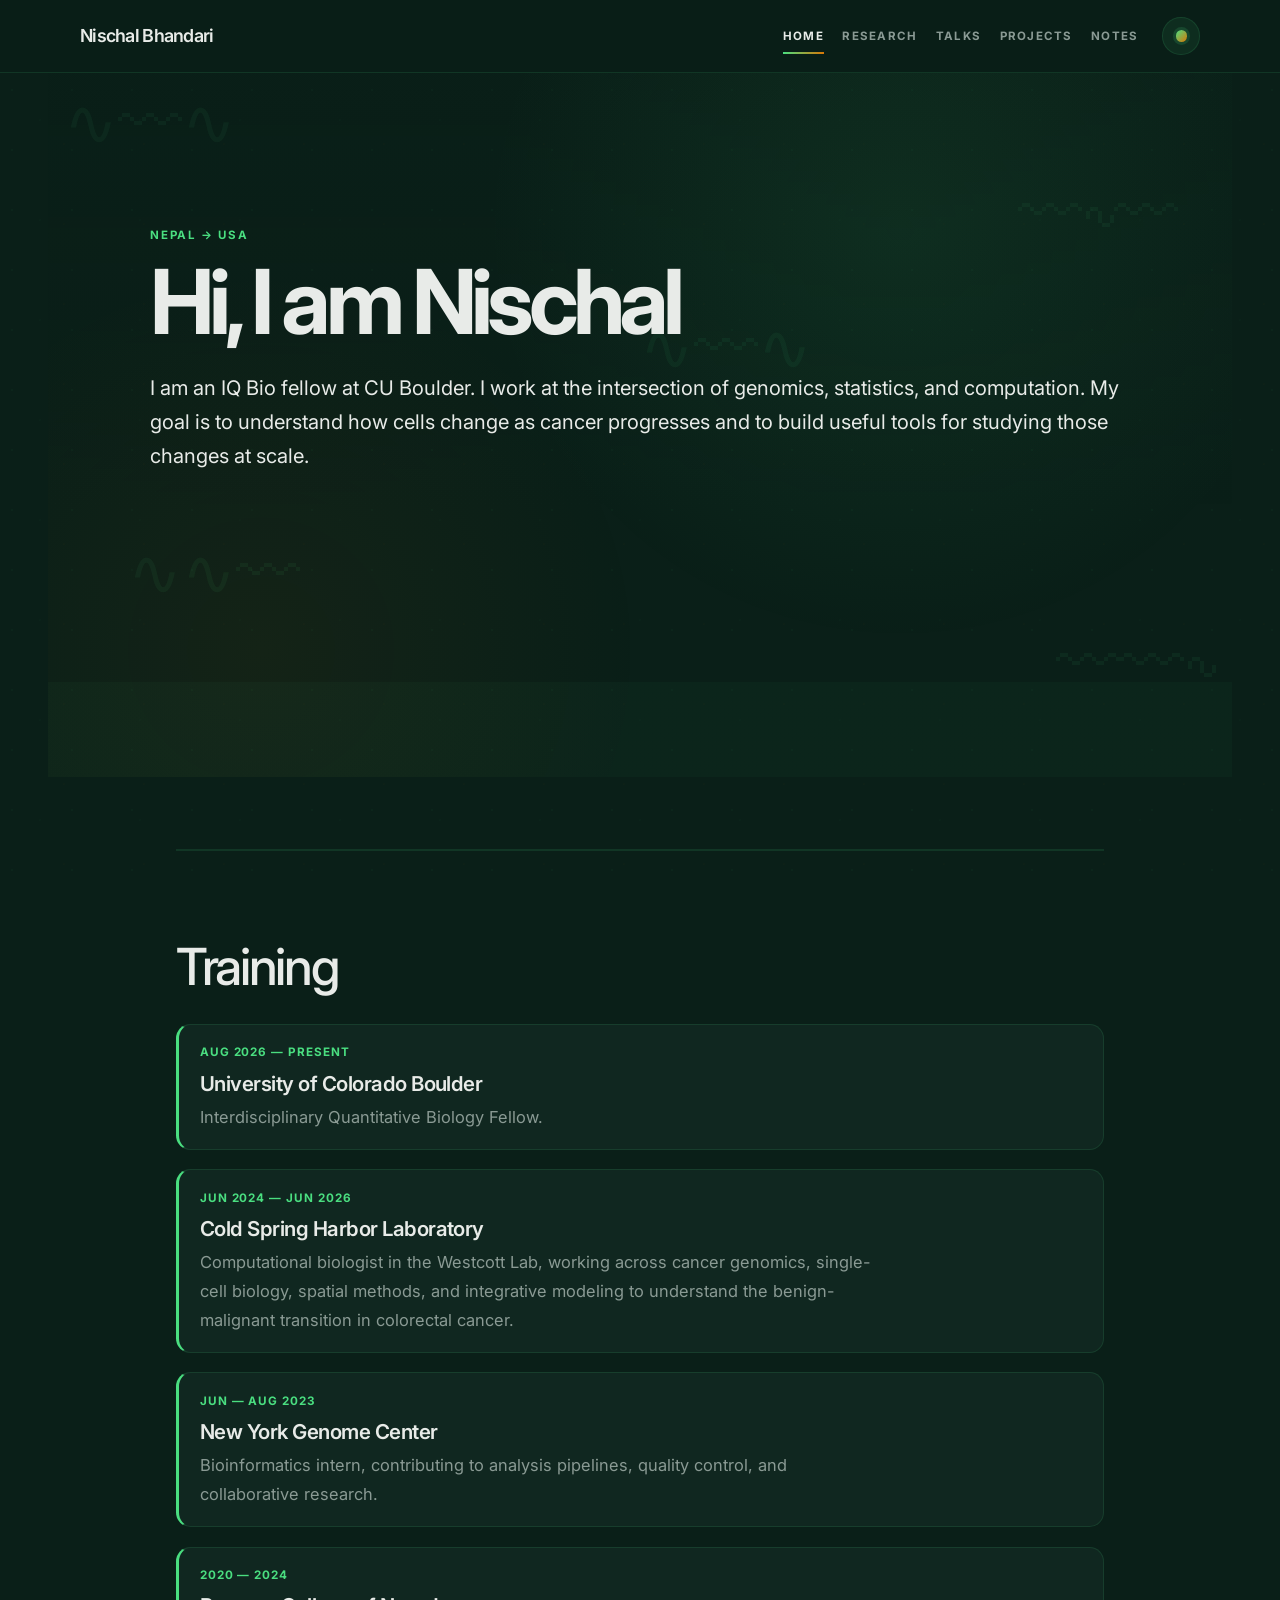
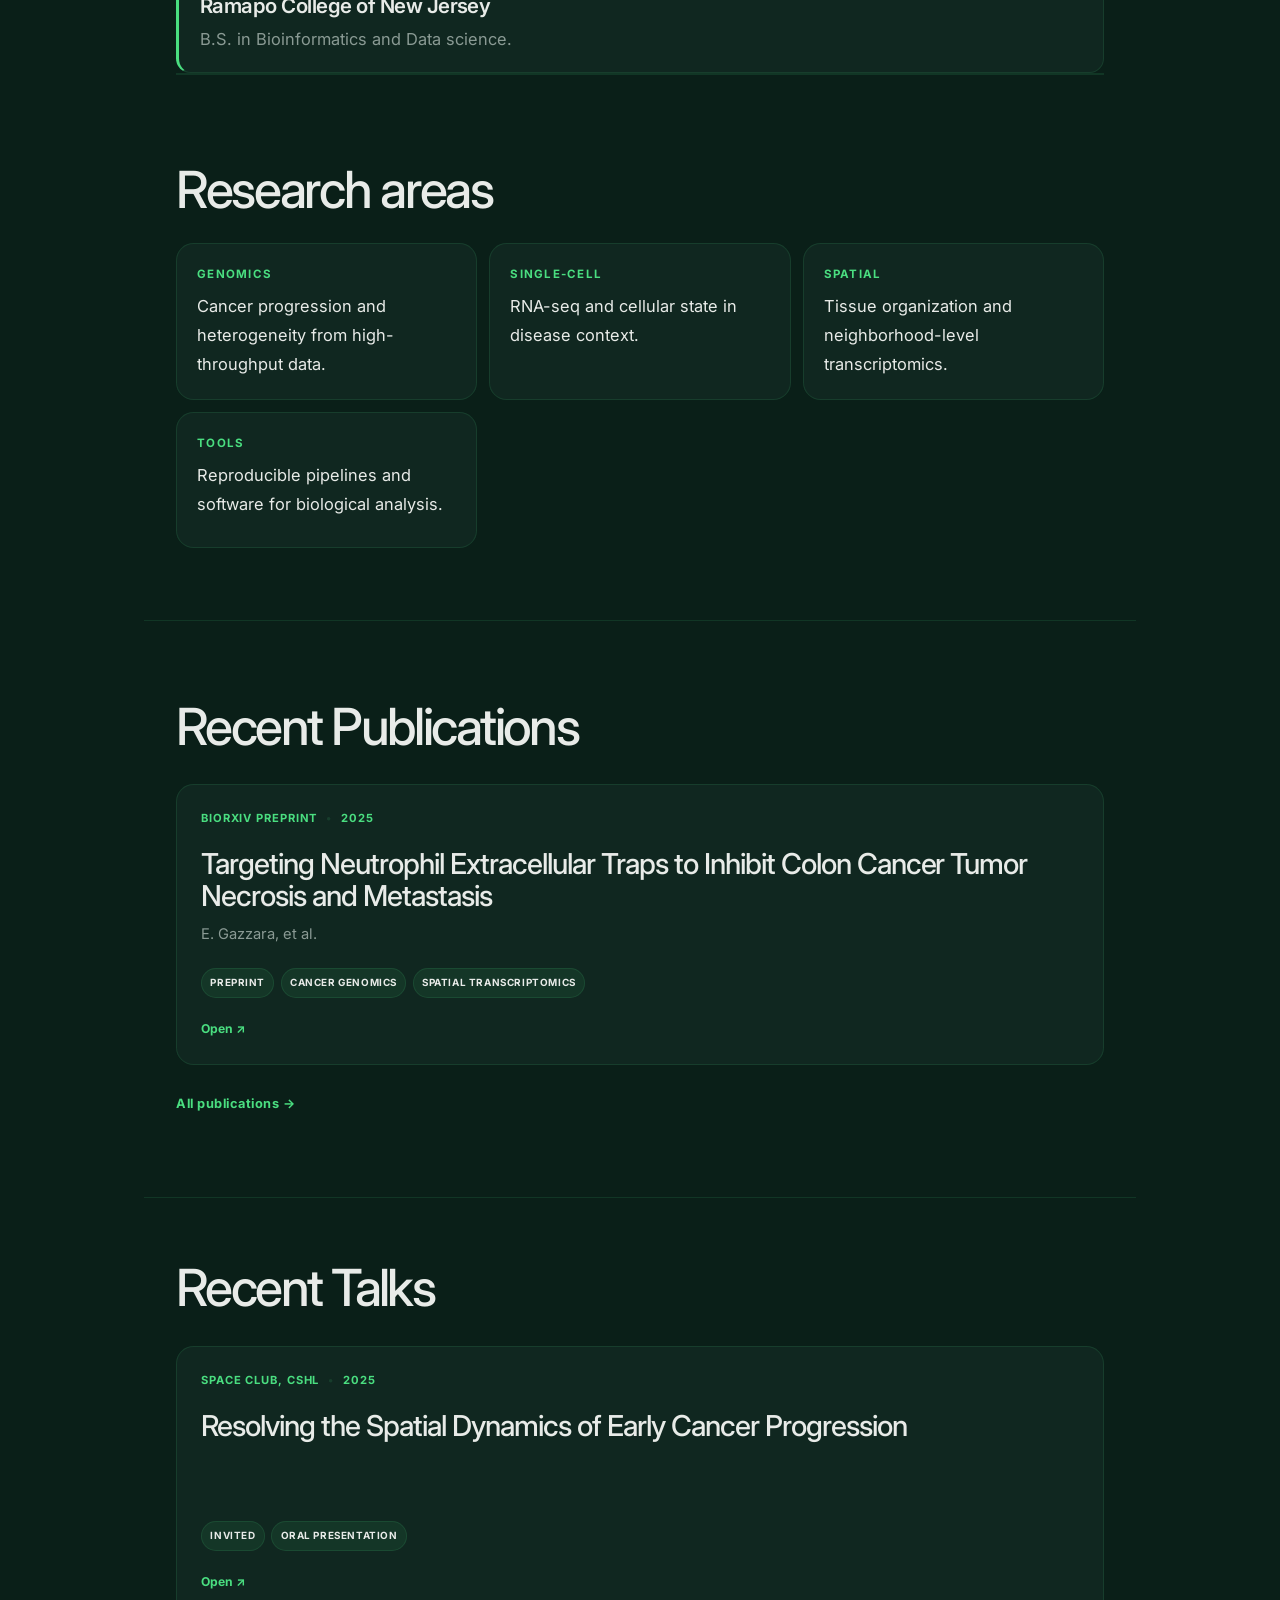
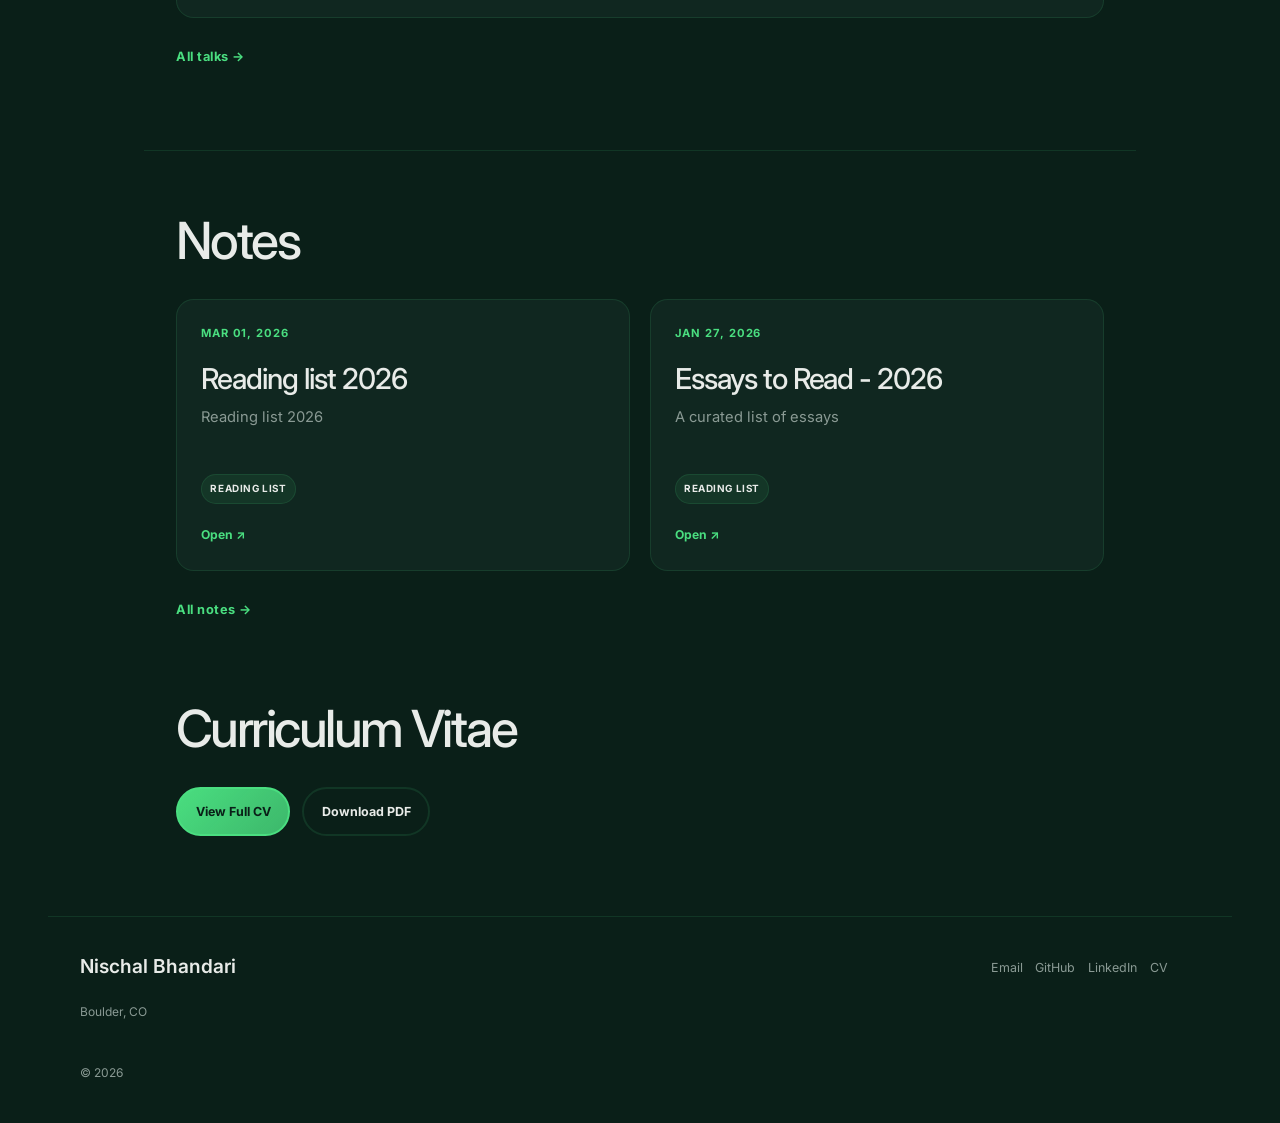
==== commit a20dee84: "--" ====
--- a/index.html
+++ b/index.html
@@ -25,6 +25,13 @@
 </head>
 <body>
   <a class="skip-link" href="#main">Skip to content</a>
+  <div class="dna-strands-container" aria-hidden="true">
+    <div class="dna-strand">∿〰∿</div>
+    <div class="dna-strand">〰∿〰</div>
+    <div class="dna-strand">∿∿〰</div>
+    <div class="dna-strand">〰〰∿</div>
+    <div class="dna-strand">∿〰∿</div>
+  </div>
   <header class="site-header" data-header>
     <div class="site-header__inner">
       <a class="site-brand" href="index.html">Nischal Bhandari</a>
@@ -42,32 +49,16 @@
   </header>
   <main id="main">
 <section class="hero" aria-labelledby="hero-title">
-  <div class="hero__art" aria-hidden="true">
-    <svg viewBox="0 0 700 420" fill="none" xmlns="http://www.w3.org/2000/svg">
-      <!-- Blended the wrapper from HEAD with the updated paths from the stylish-themed branch -->
-      <g class="hero__motif" opacity="0.8">
-        <path class="hero__ridge hero__ridge--soft" d="M0 328C82 306 141 286 192 238C254 182 320 168 398 210C472 250 546 258 700 214V420H0V328Z" fill="currentColor" fill-opacity="0.06" />
-        <path class="hero__ridge" d="M0 356C86 332 138 318 188 286C250 248 322 246 390 280C462 314 530 328 700 292V420H0V356Z" fill="currentColor" fill-opacity="0.05" />
-        <path class="hero__strand" d="M112 268L185 204L264 242L344 176L430 238L512 182L596 228L646 204" stroke="currentColor" stroke-width="2" />
-        <path class="hero__strand hero__strand--soft" d="M98 322L188 278L266 302L350 248L434 284L520 238L606 280L660 256" stroke="currentColor" stroke-width="1" />
-      </g>
-    </svg>
-  </div>
   
   <div class="hero__content">
     <p class="eyebrow">Nepal → USA</p>
     <h1 id="hero-title">Hi, I am Nischal</h1>
     <p class="hero__summary">I am an IQ Bio fellow at CU Boulder. I work at the intersection of genomics, statistics, and computation. My goal is to understand how cells change as cancer progresses and to build useful tools for studying those changes at scale.</p>
-    
-    <div class="hero__actions">
-      <a class="button button--primary" href="#research">View My Work</a>
-    </div>
   </div>
 </section>
 
 <article class="markdown-content home-content">
   <h2>Training</h2>
-<p>=======</p>
 <div class="training-layout">
   <div class="training__timeline">
     <article class="training__item">
--- a/src/css/site.css
+++ b/src/css/site.css
@@ -206,7 +206,7 @@
   margin: 0 auto;
   max-width: 74rem;
   min-height: min(44rem, calc(100svh - 4.5rem));
-  overflow: hidden;
+  overflow: visible;
   padding: clamp(5.5rem, 12vw, 9.5rem) clamp(2rem, 8vw, 7rem);
   position: relative;
 }
@@ -234,9 +234,9 @@
 }
 
 .hero__content {
-  max-width: 43rem;
+  max-width: none;
   position: relative;
-  z-index: 1;
+  z-index: 10;
 }
 
 .eyebrow {
@@ -255,7 +255,7 @@
   font: 700 clamp(3.3rem, 7vw, 6.8rem)/0.92 var(--sans);
   letter-spacing: -0.065em;
   margin: 0;
-  max-width: 11ch;
+  max-width: none;
 }
 
 .hero__summary {
@@ -810,6 +810,94 @@
   }
 }
 
+@keyframes float-left {
+
+  0%,
+  100% {
+    transform: translateX(0) translateY(0);
+  }
+
+  25% {
+    transform: translateX(-20px) translateY(-10px);
+  }
+
+  50% {
+    transform: translateX(0) translateY(20px);
+  }
+
+  75% {
+    transform: translateX(15px) translateY(-15px);
+  }
+}
+
+@keyframes float-right {
+
+  0%,
+  100% {
+    transform: translateX(0) translateY(0);
+  }
+
+  25% {
+    transform: translateX(25px) translateY(15px);
+  }
+
+  50% {
+    transform: translateX(0) translateY(-20px);
+  }
+
+  75% {
+    transform: translateX(-20px) translateY(10px);
+  }
+}
+
+/* Floating DNA/RNA elements */
+.dna-strand {
+  position: fixed;
+  pointer-events: none;
+  font-size: clamp(2rem, 5vw, 4rem);
+  opacity: 0.06;
+  font-weight: 300;
+  color: var(--accent);
+  z-index: 0;
+  line-height: 1;
+  white-space: nowrap;
+}
+
+.dna-strand:nth-child(1) {
+  top: 10%;
+  left: 5%;
+  animation: float-left 20s ease-in-out infinite;
+  animation-delay: 0s;
+}
+
+.dna-strand:nth-child(2) {
+  top: 20%;
+  right: 8%;
+  animation: float-right 24s ease-in-out infinite;
+  animation-delay: 2s;
+}
+
+.dna-strand:nth-child(3) {
+  top: 60%;
+  left: 10%;
+  animation: float-left 22s ease-in-out infinite;
+  animation-delay: 4s;
+}
+
+.dna-strand:nth-child(4) {
+  top: 70%;
+  right: 5%;
+  animation: float-right 26s ease-in-out infinite;
+  animation-delay: 1s;
+}
+
+.dna-strand:nth-child(5) {
+  top: 35%;
+  left: 50%;
+  animation: float-left 25s ease-in-out infinite;
+  animation-delay: 3s;
+}
+
 @media (max-width: 760px) {
   .site-header__inner {
     flex-wrap: wrap;
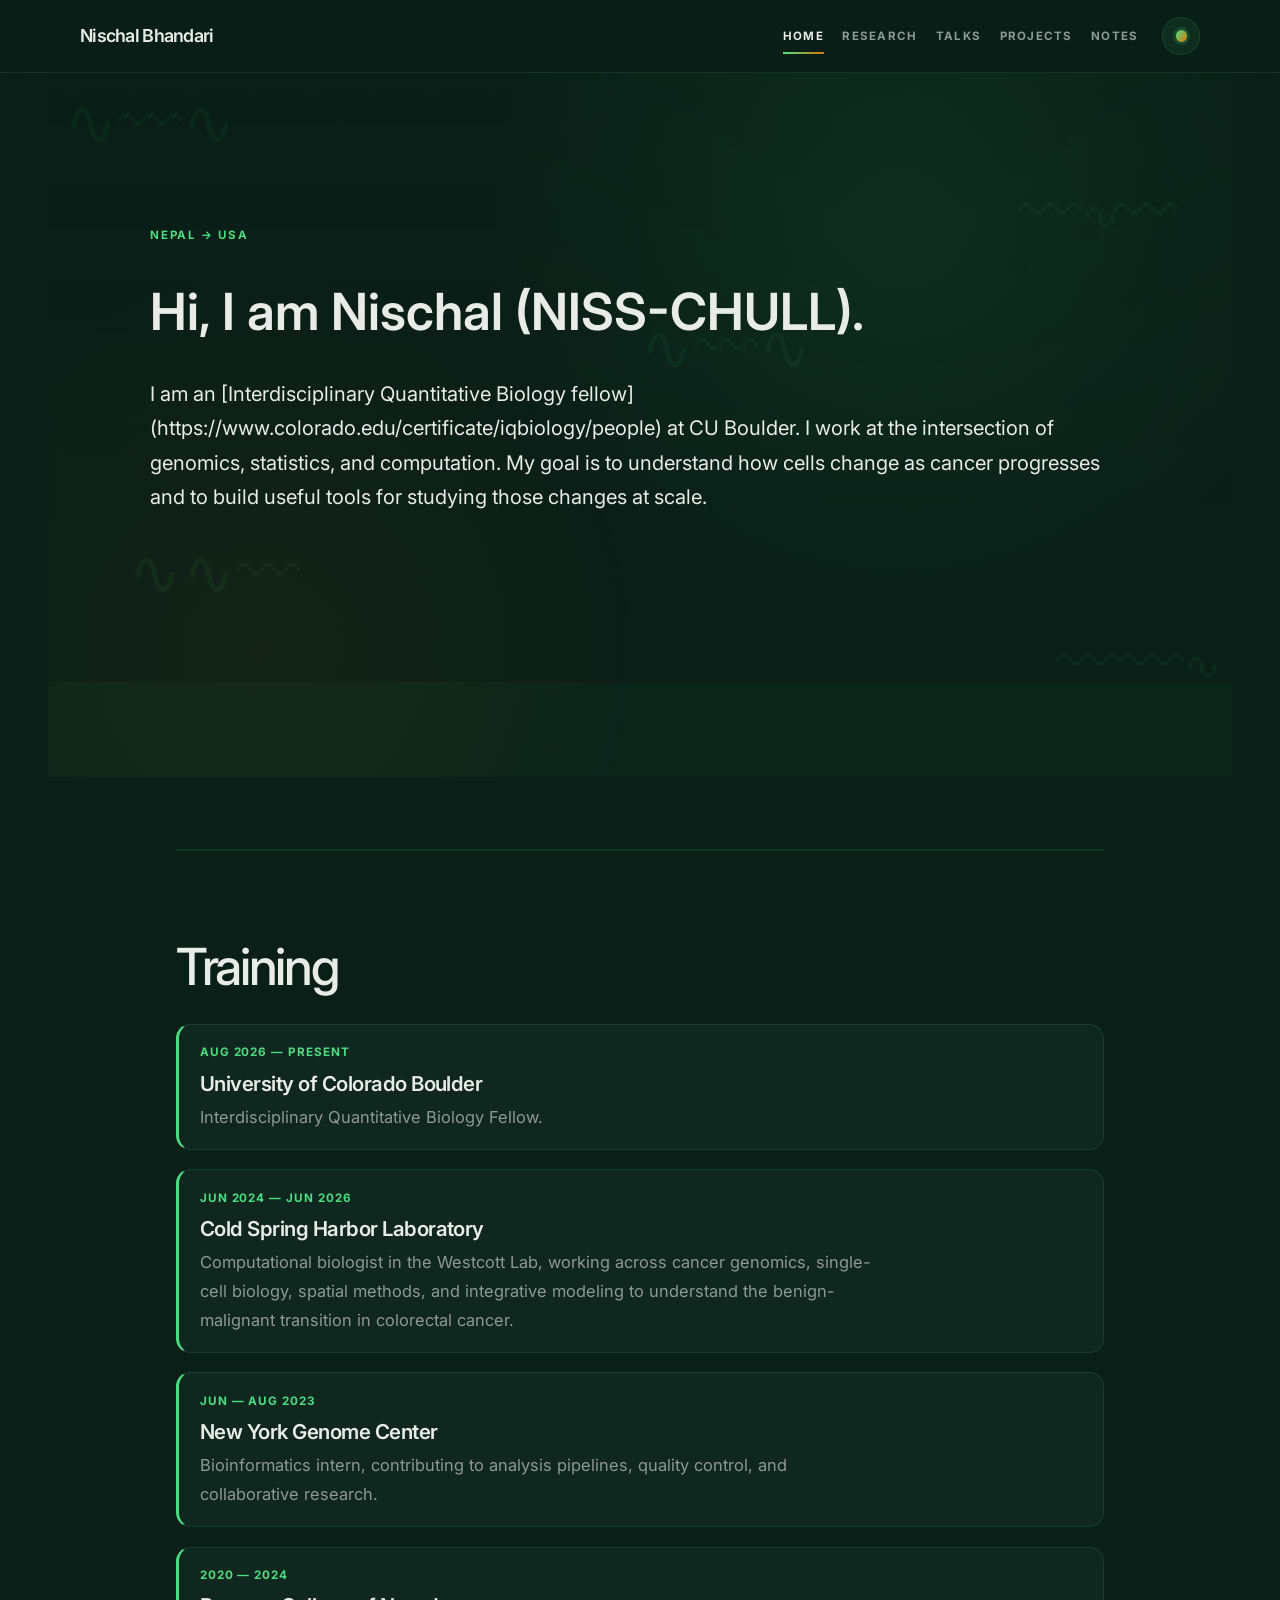
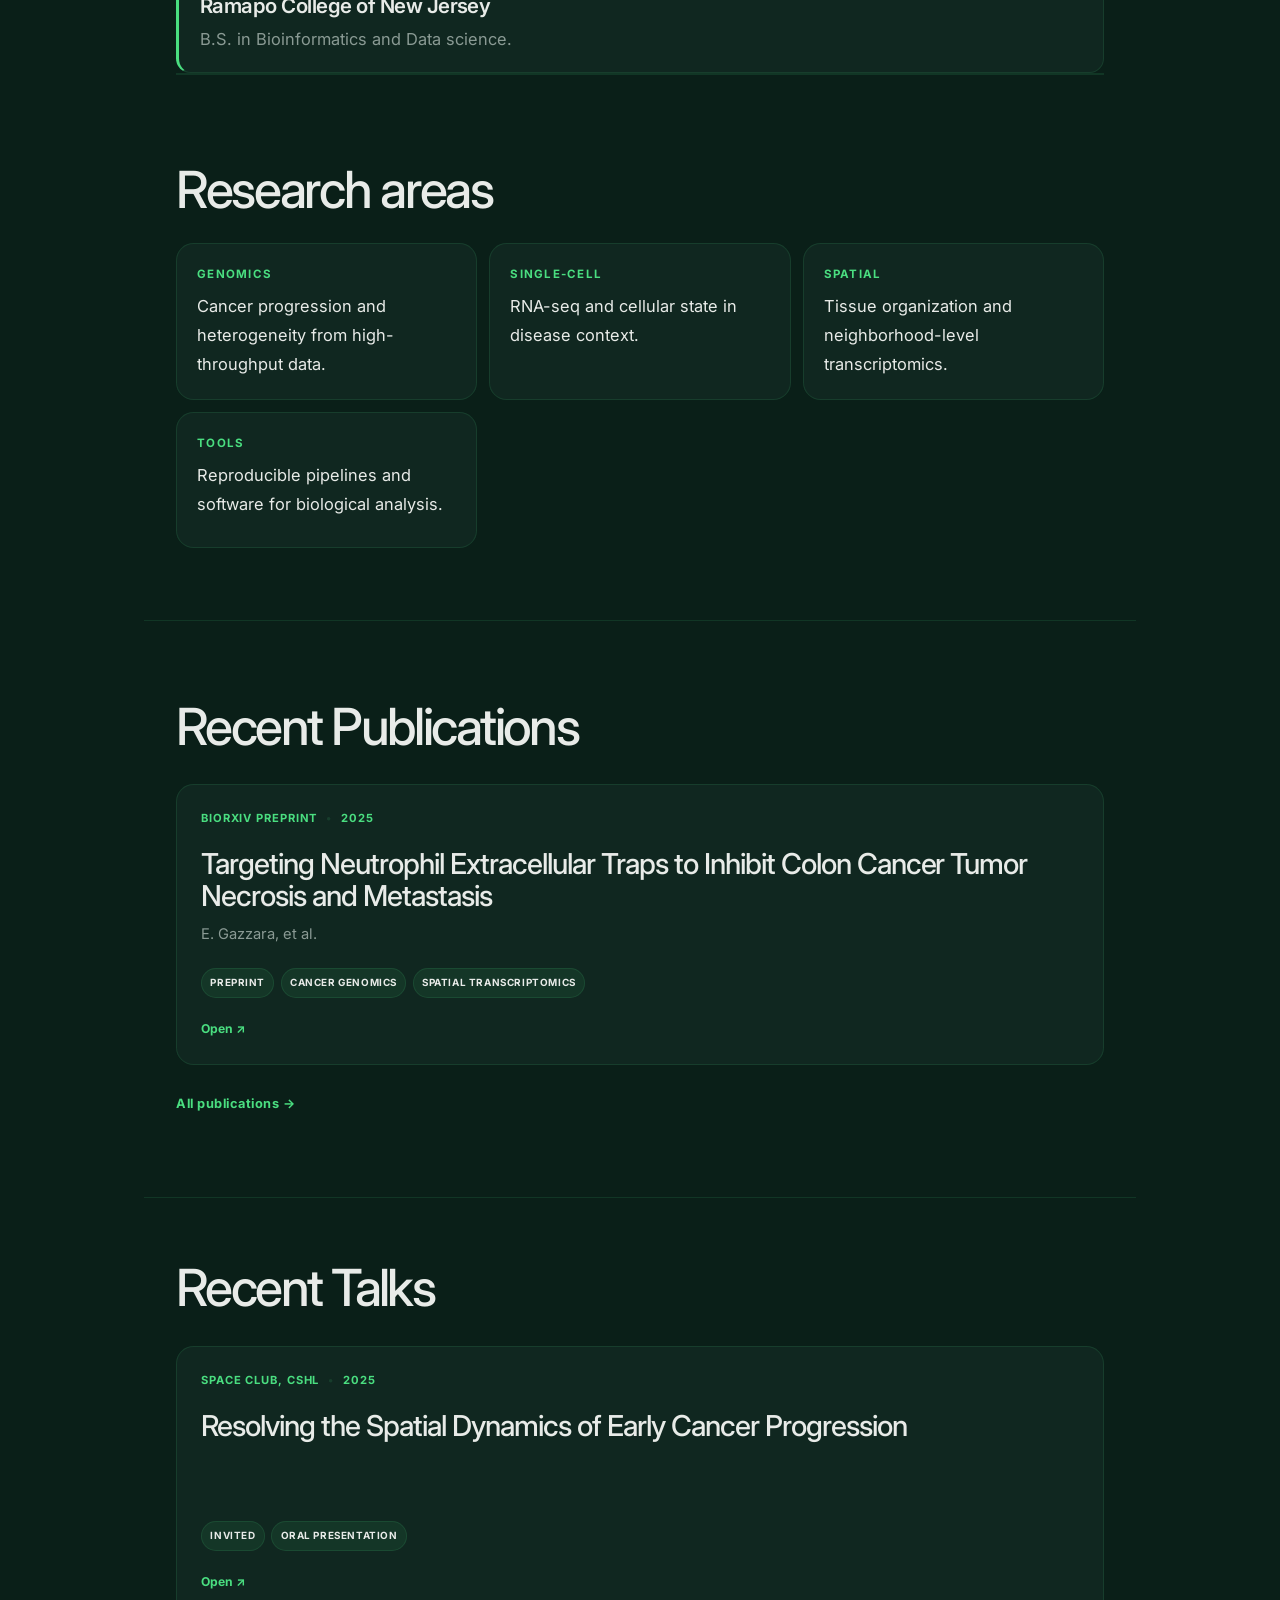
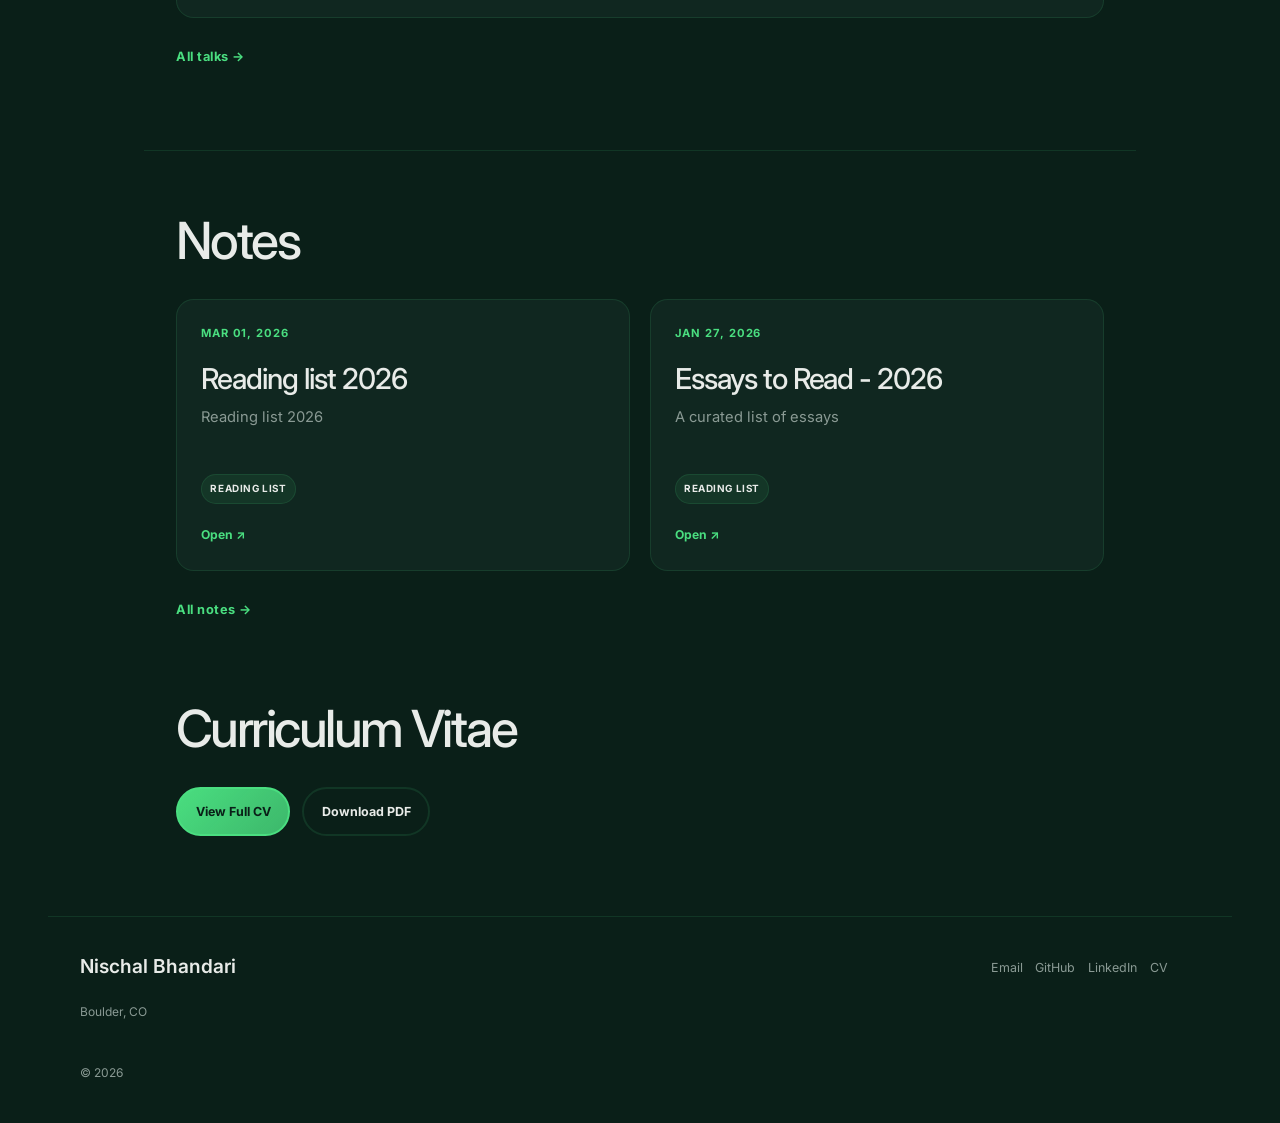
==== commit 44a922c3: "--" ====
--- a/index.html
+++ b/index.html
@@ -52,8 +52,8 @@
   
   <div class="hero__content">
     <p class="eyebrow">Nepal → USA</p>
-    <h1 id="hero-title">Hi, I am Nischal</h1>
-    <p class="hero__summary">I am an IQ Bio fellow at CU Boulder. I work at the intersection of genomics, statistics, and computation. My goal is to understand how cells change as cancer progresses and to build useful tools for studying those changes at scale.</p>
+    <h1 id="hero-title">Hi, I am Nischal (NISS-CHULL).</h1>
+    <p class="hero__summary">I am an [Interdisciplinary Quantitative Biology fellow](https://www.colorado.edu/certificate/iqbiology/people) at CU Boulder. I work at the intersection of genomics, statistics, and computation. My goal is to understand how cells change as cancer progresses and to build useful tools for studying those changes at scale.</p>
   </div>
 </section>
 
--- a/src/css/site.css
+++ b/src/css/site.css
@@ -28,7 +28,7 @@
 html[data-theme="light"] {
   /* Light mode - warm, organic palette */
   --background: #f8faf7;
-  --background-elevated: #f0f4f1;
+  --background-elevated: #24843c;
   --surface: rgba(240, 244, 241, 0.85);
   --surface-strong: #ffffff;
   --text: #1a2420;
@@ -65,9 +65,9 @@
 /* Subtle biological background pattern - cellular/organic */
 body::before {
   background-image:
-    radial-gradient(circle at 20% 50%, rgba(74, 222, 128, 0.03) 1px, transparent 1px),
-    radial-gradient(circle at 80% 80%, rgba(217, 119, 6, 0.02) 1px, transparent 1px),
-    radial-gradient(circle at 40% 20%, rgba(74, 222, 128, 0.02) 1px, transparent 1px);
+    radial-gradient(circle at 20% 50%, rgba(190, 20, 20, 0.03) 1px, transparent 1px),
+    radial-gradient(circle at 80% 80%, rgba(217, 6, 196, 0.02) 1px, transparent 1px),
+    radial-gradient(circle at 40% 20%, rgba(217, 207, 17, 0.02) 1px, transparent 1px);
   background-size: 60px 60px, 80px 80px, 100px 100px;
   content: "";
   inset: 0;
@@ -251,11 +251,8 @@
 .hero h1,
 .page-hero h1,
 .note-page h1 {
-  color: var(--text);
-  font: 700 clamp(3.3rem, 7vw, 6.8rem)/0.92 var(--sans);
-  letter-spacing: -0.065em;
-  margin: 0;
-  max-width: none;
+  font: 600 clamp(3rem, 4vw, 6rem)/0.92 var(--sans);
+  width: 100%;
 }
 
 .hero__summary {
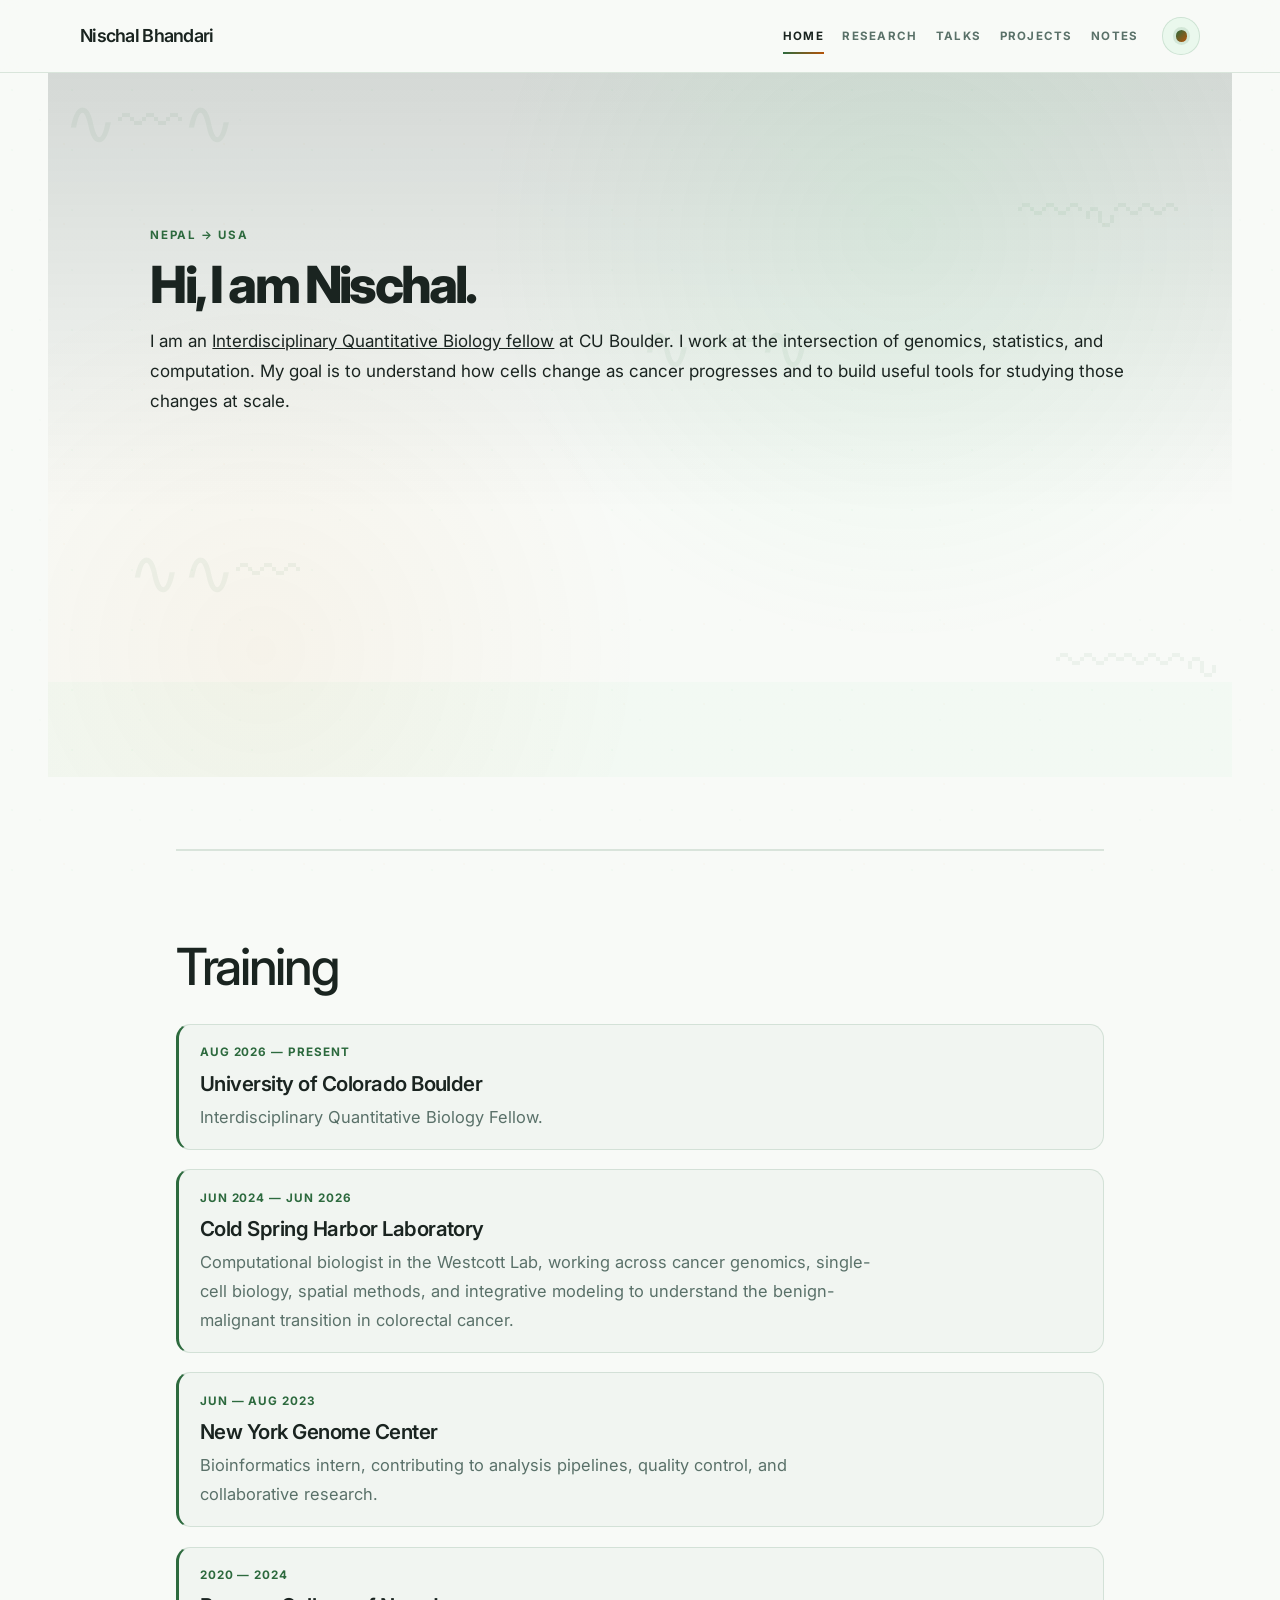
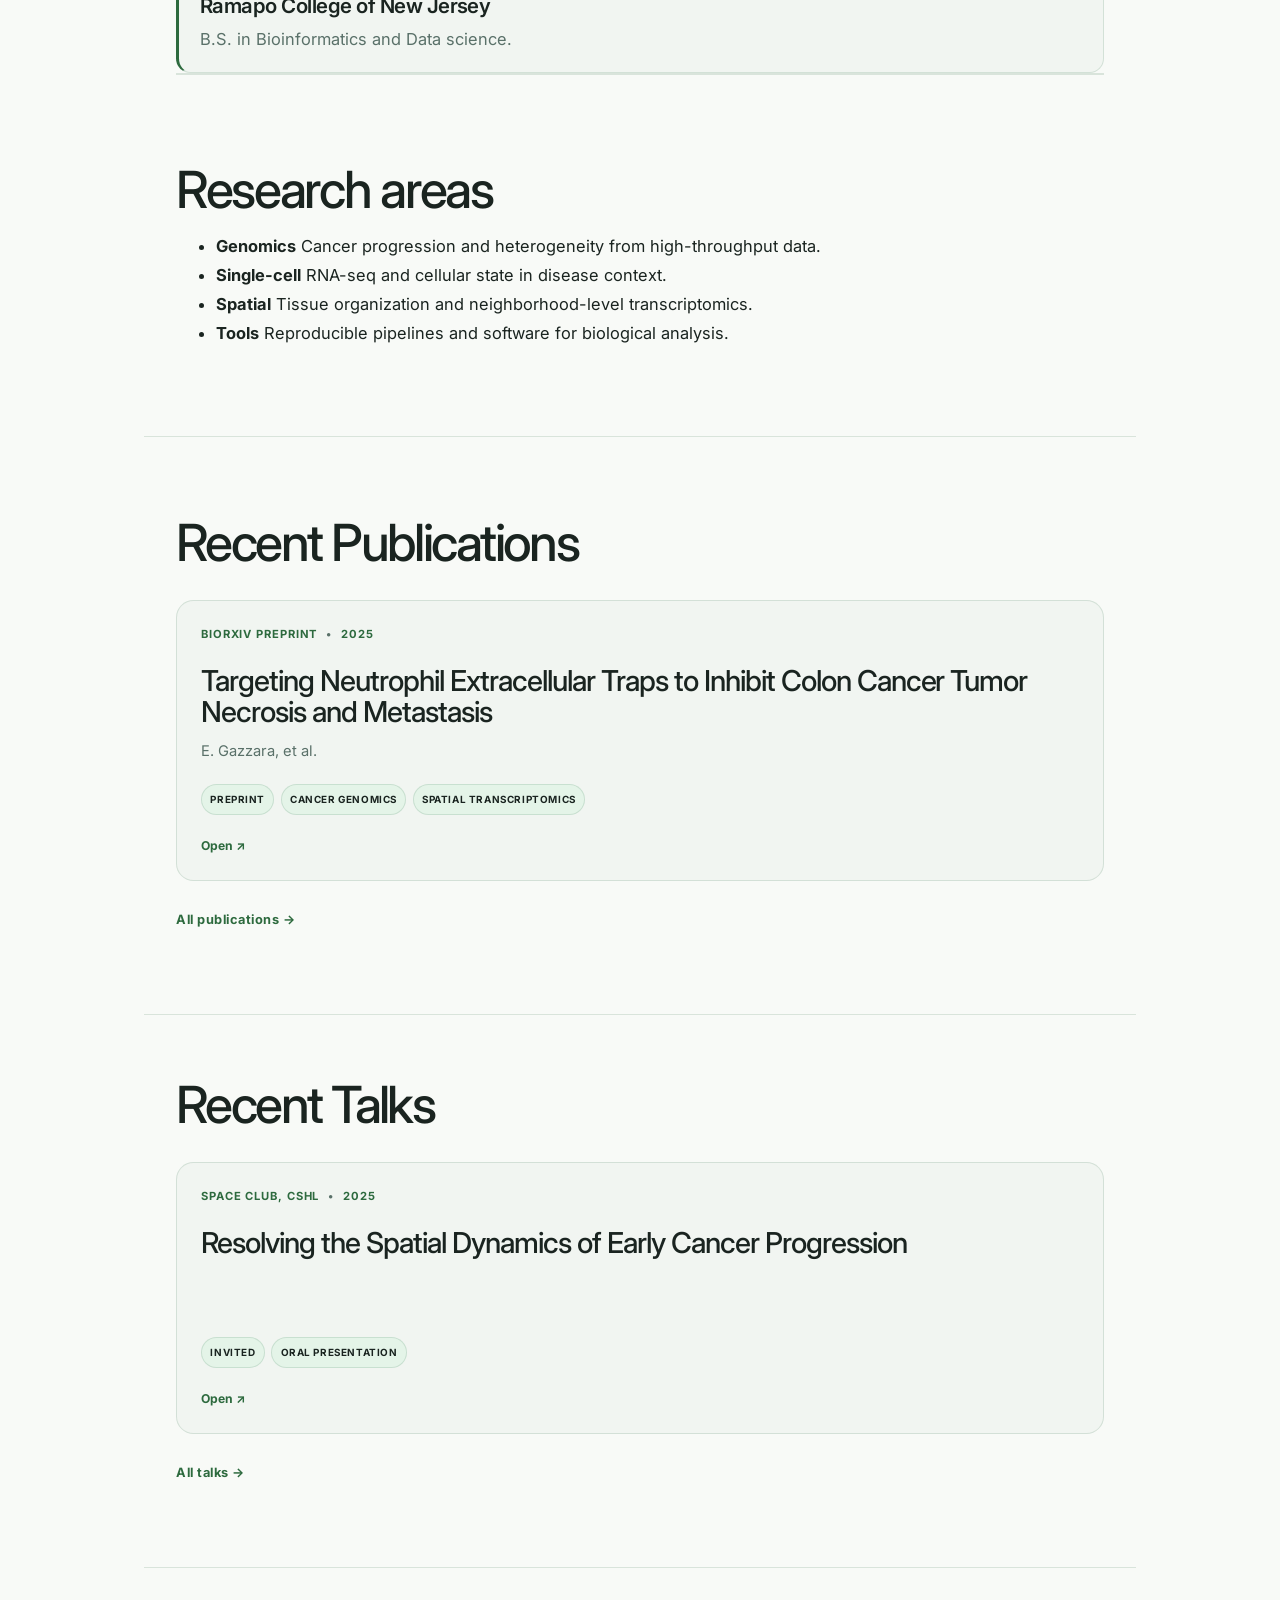
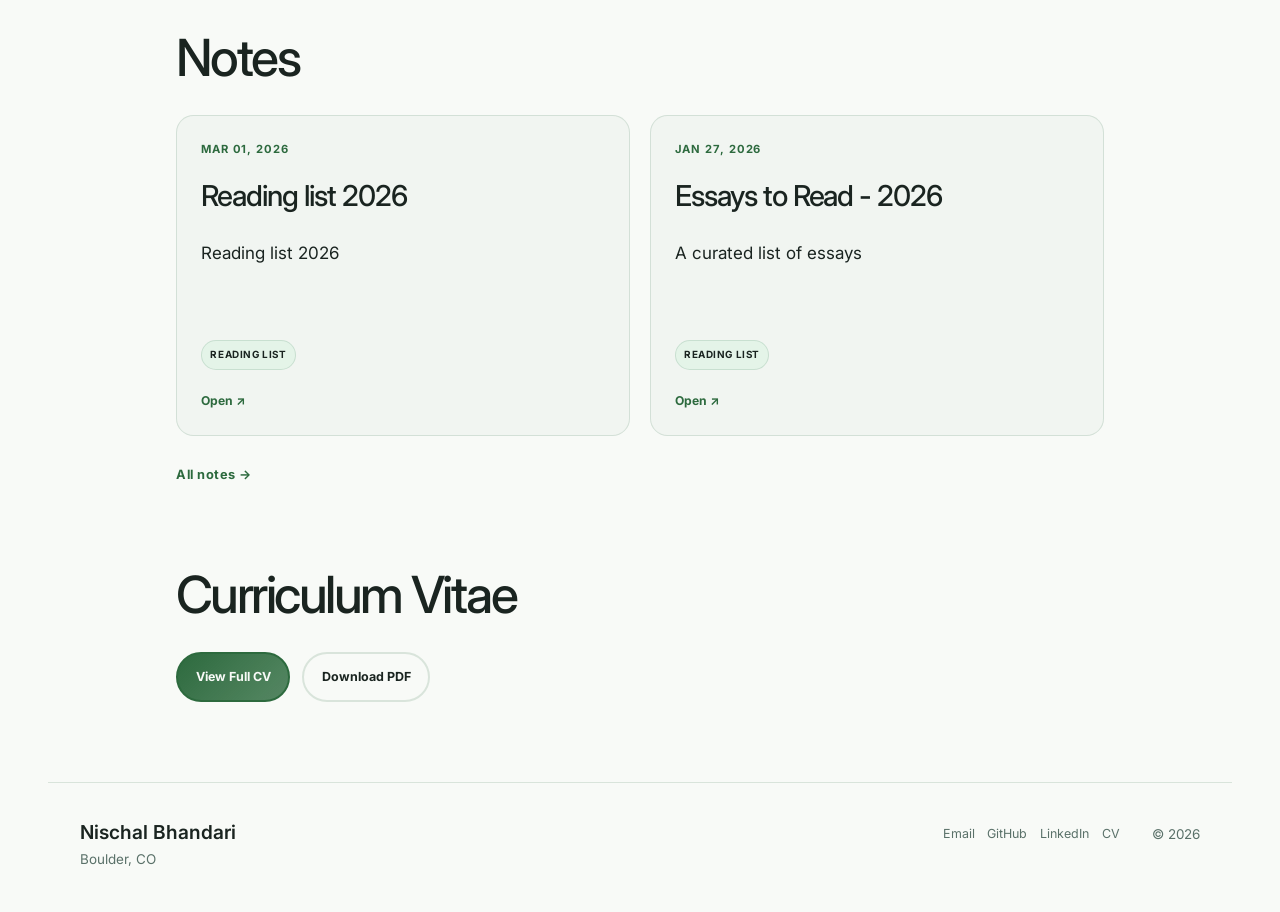
==== commit aae1fb86: "--" ====
--- a/index.html
+++ b/index.html
@@ -1,11 +1,11 @@
 <!doctype html>
-<html lang="en" data-theme="dark">
+<html lang="en" data-theme="light">
 <head>
   <script>
     try {
       const savedTheme = localStorage.getItem('theme');
       if (savedTheme) document.documentElement.dataset.theme = savedTheme;
-      else document.documentElement.dataset.theme = 'dark';
+      else document.documentElement.dataset.theme = 'light';
     } catch (error) {
       document.documentElement.dataset.theme = 'dark';
     }
@@ -52,8 +52,8 @@
   
   <div class="hero__content">
     <p class="eyebrow">Nepal → USA</p>
-    <h1 id="hero-title">Hi, I am Nischal (NISS-CHULL).</h1>
-    <p class="hero__summary">I am an [Interdisciplinary Quantitative Biology fellow](https://www.colorado.edu/certificate/iqbiology/people) at CU Boulder. I work at the intersection of genomics, statistics, and computation. My goal is to understand how cells change as cancer progresses and to build useful tools for studying those changes at scale.</p>
+    <h1 id="hero-title">Hi, I am Nischal.</h1>
+    <p class="hero__summary"><p>I am an <a href="https://www.colorado.edu/certificate/iqbiology/people" rel="noopener noreferrer" target="_blank">Interdisciplinary Quantitative Biology fellow</a> at CU Boulder. I work at the intersection of genomics, statistics, and computation. My goal is to understand how cells change as cancer progresses and to build useful tools for studying those changes at scale.</p></p>
   </div>
 </section>
 
@@ -135,14 +135,14 @@
     <div class="record-card__meta">
 <time>Mar 01, 2026</time>    </div>
     <h2>Reading list 2026</h2>
-<p class="record-card__summary">Reading list 2026</p>    <ul class="tag-list" aria-label="Topics">
+<p class="record-card__summary"><p>Reading list 2026</p></p>    <ul class="tag-list" aria-label="Topics">
 <li>Reading list</li>    </ul>
 <span class="record-card__action">Open <span aria-hidden="true">↗</span></span></a></article><article class="record-card reveal">
   <a class="record-card__link" href="posts/Essays_to_read.html">
     <div class="record-card__meta">
 <time>Jan 27, 2026</time>    </div>
     <h2>Essays to Read - 2026</h2>
-<p class="record-card__summary">A curated list of essays</p>    <ul class="tag-list" aria-label="Topics">
+<p class="record-card__summary"><p>A curated list of essays</p></p>    <ul class="tag-list" aria-label="Topics">
 <li>Reading list</li>    </ul>
 <span class="record-card__action">Open <span aria-hidden="true">↗</span></span></a></article>  </div>
   <a class="text-link" href="blog.html">All notes <span aria-hidden="true">&rarr;</span></a>
--- a/src/css/site.css
+++ b/src/css/site.css
@@ -1,51 +1,104 @@
 :root {
-  /* Dark mode (default) - nature-inspired palette */
-  --background: #0a1f18;
-  --background-elevated: #122d25;
+  /* =========================================================
+     DESIGN TOKENS
+     ========================================================= */
+
+  /* Backgrounds */
+  --bg: #0a1f18;
+  --bg-elevated: #122d25;
   --surface: rgba(20, 45, 37, 0.65);
   --surface-strong: #1a3a32;
+
+  /* Typography */
   --text: #e8ebe8;
-  --muted: #8a9a94;
-  --line: rgba(74, 222, 128, 0.12);
-
-  /* Accent colors - green (life/growth) and warm amber (earth) */
+  --text-muted: #8a9a94;
+
+  /* Borders */
+  --border: rgba(74, 222, 128, 0.12);
+  --border-strong: rgba(74, 222, 128, 0.28);
+
+  /* Accent palette */
   --accent: #4ade80;
-  --accent-strong: #d97706;
-  --accent-soft: rgba(74, 222, 128, 0.15);
-
-  --header: rgba(10, 31, 24, 0.85);
-  --shadow: 0 20px 50px rgba(0, 0, 0, 0.3);
+  --accent-hover: #86efac;
+  --accent-earth: #d97706;
+  --accent-subtle: rgba(74, 222, 128, 0.15);
+
+  /* Header */
+  --header-bg: rgba(10, 31, 24, 0.85);
+
+  /* Shadows */
+  --shadow-sm: 0 8px 24px rgba(0, 0, 0, 0.18);
+  --shadow-md: 0 20px 50px rgba(0, 0, 0, 0.3);
+  --shadow-glow:
+    0 0 0 2px var(--accent-subtle),
+    0 12px 30px rgba(74, 222, 128, 0.2);
 
   /* Typography */
-  --serif: "Inter", "Segoe UI", sans-serif;
-  --sans: "Inter", "Segoe UI", sans-serif;
-  --mono: "JetBrains Mono", "SFMono-Regular", monospace;
-  --measure: 64ch;
+  --font-display: "Inter", "Segoe UI", sans-serif;
+  --font-body: "Inter", "Segoe UI", sans-serif;
+  --font-mono: "JetBrains Mono", "SFMono-Regular", monospace;
+
+  /* Layout */
+  --reading-width: 64ch;
+  --content-width: 62rem;
+  --wide-width: 74rem;
+
+  /* Radii */
+  --radius-sm: 0.6rem;
+  --radius-md: 0.9rem;
+  --radius-lg: 1.1rem;
+  --radius-xl: 1.25rem;
+
+  /* Motion */
+  --ease: cubic-bezier(0.22, 1, 0.36, 1);
+  --transition-fast: 180ms var(--ease);
+  --transition-normal: 240ms var(--ease);
 
   color-scheme: dark;
 }
 
 html[data-theme="light"] {
-  /* Light mode - warm, organic palette */
-  --background: #f8faf7;
-  --background-elevated: #24843c;
-  --surface: rgba(240, 244, 241, 0.85);
+  /* Backgrounds */
+  --bg: #f8faf7;
+  --bg-elevated: #e8f1e9;
+  --surface: rgba(240, 244, 241, 0.88);
   --surface-strong: #ffffff;
+
+  /* Typography */
   --text: #1a2420;
-  --muted: #5a7169;
-  --line: rgba(45, 106, 62, 0.15);
-
+  --text-muted: #5a7169;
+
+  /* Borders */
+  --border: rgba(45, 106, 62, 0.15);
+  --border-strong: rgba(45, 106, 62, 0.3);
+
+  /* Accent palette */
   --accent: #2d6a3e;
-  --accent-strong: #b45309;
-  --accent-soft: rgba(45, 106, 62, 0.12);
-
-  --header: rgba(248, 250, 247, 0.9);
-  --shadow: 0 16px 36px rgba(0, 0, 0, 0.08);
+  --accent-hover: #3f8a54;
+  --accent-earth: #b45309;
+  --accent-subtle: rgba(45, 106, 62, 0.12);
+
+  /* Header */
+  --header-bg: rgba(248, 250, 247, 0.9);
+
+  /* Shadows */
+  --shadow-sm: 0 6px 18px rgba(0, 0, 0, 0.05);
+  --shadow-md: 0 16px 36px rgba(0, 0, 0, 0.08);
+  --shadow-glow:
+    0 0 0 2px var(--accent-subtle),
+    0 10px 24px rgba(45, 106, 62, 0.12);
 
   color-scheme: light;
 }
 
-* {
+
+/* =========================================================
+   RESET / BASE
+   ========================================================= */
+
+*,
+*::before,
+*::after {
   box-sizing: border-box;
 }
 
@@ -54,21 +107,31 @@
 }
 
 body {
-  background: var(--background);
+  background: var(--bg);
   color: var(--text);
-  font: 400 clamp(1rem, 0.84rem + 0.28vw, 1.125rem)/1.75 var(--sans);
+  font:
+    400 clamp(1rem, 0.84rem + 0.28vw, 1.125rem) / 1.75 var(--font-body);
   margin: 0;
+  min-width: 320px;
   text-rendering: optimizeLegibility;
   -webkit-font-smoothing: antialiased;
 }
 
-/* Subtle biological background pattern - cellular/organic */
 body::before {
   background-image:
-    radial-gradient(circle at 20% 50%, rgba(190, 20, 20, 0.03) 1px, transparent 1px),
-    radial-gradient(circle at 80% 80%, rgba(217, 6, 196, 0.02) 1px, transparent 1px),
-    radial-gradient(circle at 40% 20%, rgba(217, 207, 17, 0.02) 1px, transparent 1px);
-  background-size: 60px 60px, 80px 80px, 100px 100px;
+    radial-gradient(circle at 20% 50%,
+      rgba(74, 222, 128, 0.035) 1px,
+      transparent 1px),
+    radial-gradient(circle at 80% 80%,
+      rgba(217, 119, 6, 0.025) 1px,
+      transparent 1px),
+    radial-gradient(circle at 40% 20%,
+      rgba(74, 222, 128, 0.02) 1px,
+      transparent 1px);
+  background-size:
+    60px 60px,
+    80px 80px,
+    100px 100px;
   content: "";
   inset: 0;
   pointer-events: none;
@@ -77,36 +140,64 @@
 }
 
 ::selection {
-  background: var(--accent-soft);
+  background: var(--accent-subtle);
   color: var(--text);
+}
+
+img,
+svg {
+  max-width: 100%;
+}
+
+button,
+input,
+textarea,
+select {
+  font: inherit;
+}
+
+button {
+  color: inherit;
 }
 
 a {
   color: inherit;
 }
 
-button {
-  font: inherit;
-}
+:focus-visible {
+  outline: 2px solid var(--accent);
+  outline-offset: 4px;
+}
+
+
+/* =========================================================
+   ACCESSIBILITY
+   ========================================================= */
 
 .skip-link {
   background: var(--text);
-  color: var(--background);
+  color: var(--bg);
   left: 1rem;
   padding: 0.65rem 0.9rem;
   position: fixed;
   top: -4rem;
-  z-index: 20;
+  z-index: 100;
 }
 
 .skip-link:focus {
   top: 1rem;
 }
 
+
+/* =========================================================
+   SITE HEADER
+   ========================================================= */
+
 .site-header {
   backdrop-filter: blur(12px);
-  background: var(--header);
-  border-bottom: 1px solid var(--line);
+  -webkit-backdrop-filter: blur(12px);
+  background: var(--header-bg);
+  border-bottom: 1px solid var(--border);
   position: sticky;
   top: 0;
   z-index: 20;
@@ -117,18 +208,19 @@
   display: flex;
   gap: 1.5rem;
   margin: 0 auto;
-  max-width: 74rem;
+  max-width: var(--wide-width);
   min-height: 4.5rem;
   padding: 0.7rem 2rem;
 }
 
 .site-brand {
   color: var(--text);
-  font: 600 1.12rem/1 var(--serif);
+  font:
+    600 1.12rem / 1 var(--font-display);
   letter-spacing: -0.04em;
   margin-right: auto;
   text-decoration: none;
-  transition: color 200ms ease;
+  transition: color var(--transition-fast);
 }
 
 .site-brand:hover {
@@ -141,7 +233,7 @@
 }
 
 .site-nav a {
-  color: var(--muted);
+  color: var(--text-muted);
   font-size: 0.72rem;
   font-weight: 700;
   letter-spacing: 0.11em;
@@ -149,11 +241,14 @@
   position: relative;
   text-decoration: none;
   text-transform: uppercase;
-  transition: color 200ms ease;
+  transition: color var(--transition-fast);
 }
 
 .site-nav a::after {
-  background: linear-gradient(90deg, var(--accent), var(--accent-strong));
+  background:
+    linear-gradient(90deg,
+      var(--accent),
+      var(--accent-earth));
   bottom: 0;
   content: "";
   height: 2px;
@@ -161,7 +256,7 @@
   position: absolute;
   transform: scaleX(0);
   transform-origin: left;
-  transition: transform 200ms ease;
+  transition: transform var(--transition-fast);
   width: 100%;
 }
 
@@ -175,59 +270,94 @@
   transform: scaleX(1);
 }
 
+
+/* =========================================================
+   THEME TOGGLE
+   ========================================================= */
+
 .theme-toggle {
+  appearance: none;
   background: rgba(74, 222, 128, 0.08);
-  border: 1px solid var(--line);
+  border: 1px solid var(--border);
   border-radius: 50%;
   cursor: pointer;
   display: grid;
   height: 2.35rem;
   place-items: center;
+  padding: 0;
   width: 2.35rem;
-  transition: all 200ms ease;
+  transition:
+    border-color var(--transition-fast),
+    box-shadow var(--transition-fast),
+    transform var(--transition-fast);
 }
 
 .theme-toggle:hover {
   border-color: var(--accent);
-  box-shadow: 0 0 0 4px var(--accent-soft);
+  box-shadow: var(--shadow-glow);
   transform: translateY(-1px);
 }
 
+.theme-toggle:focus-visible {
+  outline: 2px solid var(--accent);
+  outline-offset: 3px;
+}
+
 .theme-toggle span {
-  background: linear-gradient(135deg, var(--accent), var(--accent-strong));
+  background:
+    linear-gradient(135deg,
+      var(--accent),
+      var(--accent-earth));
   border-radius: 50%;
-  box-shadow: 0 0 0 3px var(--accent-soft);
+  box-shadow: 0 0 0 3px var(--accent-subtle);
   height: 0.7rem;
   width: 0.7rem;
 }
+
+
+/* =========================================================
+   HERO
+   ========================================================= */
 
 .hero {
   isolation: isolate;
   margin: 0 auto;
-  max-width: 74rem;
+  max-width: var(--wide-width);
   min-height: min(44rem, calc(100svh - 4.5rem));
   overflow: visible;
-  padding: clamp(5.5rem, 12vw, 9.5rem) clamp(2rem, 8vw, 7rem);
+  padding:
+    clamp(5.5rem, 12vw, 9.5rem) clamp(2rem, 8vw, 7rem);
   position: relative;
 }
 
 .hero::before {
   background:
-    radial-gradient(circle at 72% 22%, rgba(74, 222, 128, 0.08), transparent 26rem),
-    radial-gradient(circle at 18% 82%, rgba(217, 119, 6, 0.05), transparent 24rem),
-    linear-gradient(180deg, rgba(10, 31, 24, 0.15), transparent 62%);
+    radial-gradient(circle at 72% 22%,
+      rgba(74, 222, 128, 0.08),
+      transparent 26rem),
+    radial-gradient(circle at 18% 82%,
+      rgba(217, 119, 6, 0.05),
+      transparent 24rem),
+    linear-gradient(180deg,
+      rgba(10, 31, 24, 0.15),
+      transparent 62%);
   content: "";
   inset: 0;
+  pointer-events: none;
   position: absolute;
   z-index: -2;
 }
 
 .hero::after {
-  background: linear-gradient(180deg, transparent 0 68%, rgba(74, 222, 128, 0.03) 68% 100%);
+  background:
+    linear-gradient(180deg,
+      transparent 0 68%,
+      rgba(74, 222, 128, 0.03) 68% 100%);
   bottom: 0;
   content: "";
   height: 42%;
   left: 0;
+  pointer-events: none;
   position: absolute;
   right: 0;
   z-index: -1;
@@ -236,8 +366,26 @@
 .hero__content {
   max-width: none;
   position: relative;
-  z-index: 10;
-}
+  z-index: 1;
+}
+
+.hero__art {
+  pointer-events: none;
+  position: absolute;
+  right: 0;
+  top: 0;
+  z-index: 0;
+}
+
+.hero__art svg {
+  display: block;
+  width: min(40rem, 50vw);
+}
+
+
+/* =========================================================
+   TYPOGRAPHY / HERO TEXT
+   ========================================================= */
 
 .eyebrow {
   color: var(--accent);
@@ -251,16 +399,18 @@
 .hero h1,
 .page-hero h1,
 .note-page h1 {
-  font: 600 clamp(3rem, 4vw, 6rem)/0.92 var(--sans);
+  font:
+    800 clamp(3rem, 4vw, 6rem) / 0.92 var(--font-display);
+  letter-spacing: -0.055em;
+  margin: 0;
   width: 100%;
 }
 
 .hero__summary {
-  color: var(--text);
-  font-size: clamp(1.08rem, 1.8vw, 1.26rem);
-  line-height: 1.7;
-  margin: 1.7rem 0 0;
-  max-width: 100%;
+  font-size: clamp(1.5rem, 3vw, 3rem);
+  line-height: 1.65;
+  margin: 1.2rem 0 0;
+  max-width: 58rem;
 }
 
 .hero__actions {
@@ -270,9 +420,14 @@
   margin-top: 2rem;
 }
 
+
+/* =========================================================
+   BUTTONS
+   ========================================================= */
+
 .button {
   align-items: center;
-  border: 2px solid var(--line);
+  border: 2px solid var(--border);
   border-radius: 999px;
   display: inline-flex;
   font-size: 0.78rem;
@@ -280,24 +435,38 @@
   gap: 0.6rem;
   padding: 0.75rem 1.1rem;
   text-decoration: none;
-  transition: all 200ms ease;
+  transition:
+    border-color var(--transition-fast),
+    box-shadow var(--transition-fast),
+    transform var(--transition-fast),
+    background var(--transition-fast);
 }
 
 .button:hover {
   border-color: var(--accent);
-  box-shadow: 0 0 0 2px var(--accent-soft), 0 12px 30px rgba(74, 222, 128, 0.2);
+  box-shadow: var(--shadow-glow);
   transform: translateY(-2px);
 }
 
 .button--primary {
-  background: linear-gradient(135deg, var(--accent), rgba(74, 222, 128, 0.8));
+  background:
+    linear-gradient(135deg,
+      var(--accent),
+      color-mix(in srgb, var(--accent) 80%, transparent));
   border-color: var(--accent);
-  color: var(--background);
+  color: var(--bg);
 }
 
 .button--primary:hover {
-  box-shadow: 0 0 0 2px var(--accent-soft), 0 12px 30px rgba(74, 222, 128, 0.25);
-}
+  box-shadow:
+    0 0 0 2px var(--accent-subtle),
+    0 12px 30px rgba(74, 222, 128, 0.25);
+}
+
+
+/* =========================================================
+   SHARED CONTENT WIDTHS
+   ========================================================= */
 
 .home-content,
 .featured-section,
@@ -306,7 +475,7 @@
 .note-page {
   margin-left: auto;
   margin-right: auto;
-  max-width: 62rem;
+  max-width: var(--content-width);
   padding-left: 2rem;
   padding-right: 2rem;
 }
@@ -316,6 +485,11 @@
   padding-top: 4.5rem;
 }
 
+
+/* =========================================================
+   MARKDOWN CONTENT
+   ========================================================= */
+
 .markdown-content {
   color: var(--text);
   font-size: 1.03rem;
@@ -323,20 +497,21 @@
 
 .markdown-content p,
 .markdown-content li {
-  max-width: var(--measure);
+  max-width: var(--reading-width);
 }
 
 .markdown-content h2 {
-  border-top: 2px solid var(--line);
+  border-top: 2px solid var(--border);
   color: var(--text);
-  font: 500 clamp(2.2rem, 4vw, 3.5rem)/1 var(--serif);
+  font:
+    500 clamp(2.2rem, 4vw, 3.5rem) / 1 var(--font-display);
   letter-spacing: -0.045em;
   margin: 0;
   padding-top: clamp(3.5rem, 7vw, 6rem);
 }
 
 .markdown-content h2+p {
-  color: var(--muted);
+  color: var(--text-muted);
   font-size: 1.08rem;
   line-height: 1.8;
   margin-top: 1.15rem;
@@ -346,42 +521,69 @@
 .markdown-content h3 {
   border-left: 3px solid var(--accent);
   color: var(--text);
-  font: 500 1.28rem/1.2 var(--serif);
+  font:
+    500 1.28rem / 1.2 var(--font-display);
   letter-spacing: -0.025em;
   margin: 2rem 0 0;
   padding-left: 0.9rem;
 }
 
 .markdown-content h3+p {
-  color: var(--muted);
-  margin: 0.55rem 0 0 1.12rem;
+  color: var(--text-muted);
+  margin:
+    0.55rem 0 0 1.12rem;
   max-width: 43rem;
 }
 
-.markdown-content h2+ul {
+.markdown-content p+h2 {
+  margin-top: clamp(4.5rem, 10vw, 8rem);
+}
+
+.markdown-content a {
+  color: var(--accent);
+  text-decoration-thickness: 1px;
+  text-underline-offset: 0.18em;
+}
+
+.markdown-content a:hover {
+  color: var(--accent-hover);
+}
+
+
+/* =========================================================
+   FEATURE LIST
+   Add class="feature-list" to the intended Markdown list.
+   ========================================================= */
+
+.markdown-content .feature-list {
   display: grid;
   gap: 0.75rem;
-  grid-template-columns: repeat(auto-fit, minmax(250px, 1fr));
+  grid-template-columns:
+    repeat(auto-fit, minmax(250px, 1fr));
   list-style: none;
   margin: 1.7rem 0 0;
   padding: 0;
 }
 
-.markdown-content h2+ul li {
+.markdown-content .feature-list li {
   background: var(--surface);
-  border: 1px solid var(--line);
-  border-radius: 1.1rem;
+  border: 1px solid var(--border);
+  border-radius: var(--radius-lg);
   min-height: 8.5rem;
   padding: 1.25rem;
-  transition: all 200ms ease;
-}
-
-.markdown-content h2+ul li:hover {
-  border-color: var(--accent);
+  transition:
+    border-color var(--transition-normal),
+    background var(--transition-normal),
+    transform var(--transition-normal);
+}
+
+.markdown-content .feature-list li:hover {
   background: var(--surface-strong);
-}
-
-.markdown-content h2+ul strong {
+  border-color: var(--border-strong);
+  transform: translateY(-2px);
+}
+
+.markdown-content .feature-list strong {
   color: var(--accent);
   display: block;
   font-size: 0.72rem;
@@ -390,15 +592,11 @@
   text-transform: uppercase;
 }
 
-.markdown-content p+h2 {
-  margin-top: clamp(4.5rem, 10vw, 8rem);
-}
-
-.markdown-content a:hover {
-  color: var(--accent-strong);
-}
-
-/* Training & Timeline */
+
+/* =========================================================
+   TRAINING / TIMELINE
+   ========================================================= */
+
 .training-layout {
   margin-top: 2rem;
 }
@@ -410,16 +608,20 @@
 
 .training__item {
   background: var(--surface);
-  border: 1px solid var(--line);
+  border: 1px solid var(--border);
   border-left: 3px solid var(--accent);
-  border-radius: 0.9rem;
+  border-radius: var(--radius-md);
   padding: 1.1rem 1.1rem 1.1rem 1.3rem;
-  transition: all 200ms ease;
+  transition:
+    border-color var(--transition-normal),
+    background var(--transition-normal),
+    transform var(--transition-normal);
 }
 
 .training__item:hover {
+  background: var(--surface-strong);
   border-color: var(--accent);
-  background: var(--surface-strong);
+  transform: translateX(2px);
 }
 
 .training__period {
@@ -434,35 +636,48 @@
 .training__item h3 {
   border-left: 0;
   color: var(--text);
-  font: 600 1.28rem/1.2 var(--serif);
+  font:
+    600 1.28rem / 1.2 var(--font-display);
   letter-spacing: -0.025em;
   margin: 0.55rem 0 0.4rem;
   padding-left: 0;
 }
 
 .training__item p:last-child {
-  color: var(--muted);
+  color: var(--text-muted);
   margin: 0;
 }
 
-.markdown-content a:hover {
-  color: var(--accent-strong);
-}
+
+/* =========================================================
+   CV SECTION
+   ========================================================= */
 
 .cv-section {
   margin: 0 auto;
-  max-width: 62rem;
+  max-width: var(--content-width);
   padding: 0 2rem 5rem;
 }
 
 .cv-section__inner {
-  background: linear-gradient(180deg, rgba(255, 255, 255, 0.18), rgba(255, 255, 255, 0.06));
-  border: 1px solid var(--line);
-  border-radius: 1.25rem;
+  background:
+    linear-gradient(180deg,
+      rgba(255, 255, 255, 0.08),
+      rgba(255, 255, 255, 0.025));
+  border: 1px solid var(--border);
+  border-radius: var(--radius-xl);
   padding: clamp(1.5rem, 4vw, 2rem);
 }
 
+html[data-theme="light"] .cv-section__inner {
+  background:
+    linear-gradient(180deg,
+      rgba(255, 255, 255, 0.8),
+      rgba(255, 255, 255, 0.5));
+}
+
 .cv-section__header {
+  align-items: flex-start;
   display: flex;
   gap: 1rem;
   justify-content: space-between;
@@ -470,7 +685,8 @@
 }
 
 .cv-section__header h2 {
-  font: 500 clamp(2.2rem, 4vw, 3.4rem)/1 var(--serif);
+  font:
+    500 clamp(2.2rem, 4vw, 3.4rem) / 1 var(--font-display);
   letter-spacing: -0.05em;
   margin: 0;
 }
@@ -478,13 +694,14 @@
 .cv-section__layout {
   display: grid;
   gap: 1.5rem;
-  grid-template-columns: minmax(0, 1.5fr) minmax(220px, 0.7fr);
+  grid-template-columns:
+    minmax(0, 1.5fr) minmax(220px, 0.7fr);
 }
 
 .cv-section__viewer {
-  background: rgba(255, 255, 255, 0.12);
-  border: 1px solid var(--line);
-  border-radius: 0.9rem;
+  background: rgba(255, 255, 255, 0.06);
+  border: 1px solid var(--border);
+  border-radius: var(--radius-md);
   overflow: hidden;
 }
 
@@ -502,7 +719,7 @@
 }
 
 .cv-section__summary {
-  color: var(--muted);
+  color: var(--text-muted);
   font-size: 1.02rem;
   margin: 0;
 }
@@ -513,8 +730,13 @@
   gap: 0.75rem;
 }
 
+
+/* =========================================================
+   FEATURED / COLLECTION SECTIONS
+   ========================================================= */
+
 .featured-section {
-  border-top: 1px solid var(--line);
+  border-top: 1px solid var(--border);
   padding-bottom: 5rem;
   padding-top: 5rem;
 }
@@ -531,19 +753,27 @@
 }
 
 .section-heading h2 {
-  font: 500 clamp(2.2rem, 4vw, 3.4rem)/1 var(--serif);
+  font:
+    500 clamp(2.2rem, 4vw, 3.4rem) / 1 var(--font-display);
   letter-spacing: -0.05em;
   margin: 0;
 }
+
+
+/* =========================================================
+   RECORD GRID / CARDS
+   ========================================================= */
 
 .record-grid {
   display: grid;
   gap: 1.2rem;
-  grid-template-columns: repeat(auto-fit, minmax(280px, 1fr));
+  grid-template-columns:
+    repeat(auto-fit, minmax(280px, 1fr));
 }
 
 .record-grid--full {
-  grid-template-columns: repeat(auto-fit, minmax(300px, 1fr));
+  grid-template-columns:
+    repeat(auto-fit, minmax(300px, 1fr));
 }
 
 .record-card {
@@ -552,8 +782,8 @@
 
 .record-card__link {
   background: var(--surface);
-  border: 1px solid var(--line);
-  border-radius: 1.1rem;
+  border: 1px solid var(--border);
+  border-radius: var(--radius-lg);
   color: inherit;
   display: flex;
   flex-direction: column;
@@ -561,14 +791,18 @@
   min-height: 17rem;
   padding: 1.5rem;
   text-decoration: none;
-  transition: all 200ms ease;
-}
-
-a.record-card__link:hover {
+  transition:
+    border-color var(--transition-normal),
+    background var(--transition-normal),
+    transform var(--transition-normal),
+    box-shadow var(--transition-normal);
+}
+
+.record-card__link:hover {
+  background: var(--surface-strong);
   border-color: var(--accent);
-  background: var(--surface-strong);
+  box-shadow: var(--shadow-md);
   transform: translateY(-4px);
-  box-shadow: var(--shadow);
 }
 
 .record-card__meta {
@@ -582,20 +816,21 @@
 }
 
 .record-card__meta span+time::before {
-  color: var(--line);
+  color: var(--text-muted);
   content: "•";
   margin-right: 0.55rem;
 }
 
 .record-card h2 {
-  font: 500 clamp(1.35rem, 2.3vw, 1.8rem)/1.1 var(--serif);
+  font:
+    500 clamp(1.35rem, 2.3vw, 1.8rem) / 1.1 var(--font-display);
   letter-spacing: -0.035em;
   margin: 1.25rem 0 0;
 }
 
 .record-card__authors,
 .record-card__summary {
-  color: var(--muted);
+  color: var(--text-muted);
   font-size: 0.92rem;
   margin: 0.65rem 0 0;
 }
@@ -611,7 +846,7 @@
 
 .tag-list li {
   background: rgba(74, 222, 128, 0.08);
-  border: 1px solid var(--line);
+  border: 1px solid var(--border);
   border-radius: 999px;
   font-size: 0.62rem;
   font-weight: 700;
@@ -636,13 +871,18 @@
   letter-spacing: 0.04em;
   margin-top: 1.75rem;
   text-decoration: none;
-  transition: color 200ms ease;
+  transition: color var(--transition-fast);
 }
 
 .text-link:hover,
 .back-link:hover {
-  color: var(--accent-strong);
-}
+  color: var(--accent-hover);
+}
+
+
+/* =========================================================
+   PAGE HERO
+   ========================================================= */
 
 .page-hero {
   padding-bottom: 3rem;
@@ -654,24 +894,34 @@
 }
 
 .page-hero>p:last-child {
-  color: var(--muted);
+  color: var(--text-muted);
   margin: 0;
   max-width: 34rem;
 }
 
+
+/* =========================================================
+   COLLECTION PAGE
+   ========================================================= */
+
 .collection-page {
-  border-top: 1px solid var(--line);
+  border-top: 1px solid var(--border);
   padding-bottom: 6rem;
   padding-top: 2rem;
 }
 
 .empty-state {
-  border: 2px dashed var(--line);
-  border-radius: 1rem;
-  color: var(--muted);
+  border: 2px dashed var(--border);
+  border-radius: var(--radius-lg);
+  color: var(--text-muted);
   padding: 2rem;
   text-align: center;
 }
+
+
+/* =========================================================
+   NOTE PAGE
+   ========================================================= */
 
 .note-page {
   max-width: 50rem;
@@ -680,7 +930,7 @@
 }
 
 .note-page header {
-  border-bottom: 1px solid var(--line);
+  border-bottom: 1px solid var(--border);
   margin-top: 2.4rem;
   padding-bottom: 2.5rem;
 }
@@ -690,7 +940,7 @@
 }
 
 .note-page__meta {
-  color: var(--muted);
+  color: var(--text-muted);
   display: flex;
   flex-wrap: wrap;
   font-size: 0.9rem;
@@ -700,7 +950,7 @@
 
 .note-page__date,
 .note-page__summary {
-  color: var(--muted);
+  color: var(--text-muted);
 }
 
 .note-page__summary {
@@ -732,38 +982,48 @@
 
 .note-page__body blockquote {
   border-left: 3px solid var(--accent);
-  color: var(--muted);
+  color: var(--text-muted);
   margin-left: 0;
   padding-left: 1rem;
 }
 
 .note-page__body pre {
   background: var(--surface);
-  border: 1px solid var(--line);
-  border-radius: 0.9rem;
+  border: 1px solid var(--border);
+  border-radius: var(--radius-md);
   overflow-x: auto;
   padding: 1rem;
 }
 
+.note-page__body code {
+  font-family: var(--font-mono);
+}
+
+
+/* =========================================================
+   FOOTER
+   ========================================================= */
+
 .site-footer {
-  border-top: 1px solid var(--line);
+  border-top: 1px solid var(--border);
   display: grid;
   gap: 1rem 2rem;
   grid-template-columns: 1fr auto auto;
   margin: 0 auto;
-  max-width: 74rem;
+  max-width: var(--wide-width);
   padding: 2.5rem 2rem;
 }
 
 .site-footer p {
-  color: var(--muted);
+  color: var(--text-muted);
   font-size: 0.84rem;
   margin: 0;
 }
 
 .site-footer__name {
   color: var(--text) !important;
-  font: 600 1.2rem/1 var(--serif) !important;
+  font:
+    600 1.2rem / 1 var(--font-display) !important;
   margin-bottom: 0.35rem !important;
 }
 
@@ -774,26 +1034,33 @@
 }
 
 .site-footer__links a {
-  color: var(--muted);
+  color: var(--text-muted);
   font-size: 0.78rem;
   text-decoration: none;
-  transition: color 200ms ease;
+  transition: color var(--transition-fast);
 }
 
 .site-footer__links a:hover {
   color: var(--accent);
 }
 
-.site-footer p:last-child {
+.site-footer__legal {
   font-size: 0.75rem;
   grid-column: 1 / -1;
-  margin-top: 1.5rem;
-}
+  margin-top: 1.5rem !important;
+}
+
+
+/* =========================================================
+   REVEAL ANIMATION
+   ========================================================= */
 
 .reveal {
   opacity: 0;
   transform: translateY(12px);
-  transition: opacity 450ms ease, transform 450ms ease;
+  transition:
+    opacity 450ms var(--ease),
+    transform 450ms var(--ease);
 }
 
 .reveal.is-visible {
@@ -801,29 +1068,28 @@
   transform: none;
 }
 
-@keyframes drift {
-  50% {
-    transform: translate3d(8px, -6px, 0);
-  }
-}
+
+/* =========================================================
+   DECORATIVE MOTION
+   ========================================================= */
 
 @keyframes float-left {
 
   0%,
   100% {
-    transform: translateX(0) translateY(0);
+    transform: translate3d(0, 0, 0);
   }
 
   25% {
-    transform: translateX(-20px) translateY(-10px);
+    transform: translate3d(-20px, -10px, 0);
   }
 
   50% {
-    transform: translateX(0) translateY(20px);
+    transform: translate3d(0, 20px, 0);
   }
 
   75% {
-    transform: translateX(15px) translateY(-15px);
+    transform: translate3d(15px, -15px, 0);
   }
 }
 
@@ -831,69 +1097,83 @@
 
   0%,
   100% {
-    transform: translateX(0) translateY(0);
+    transform: translate3d(0, 0, 0);
   }
 
   25% {
-    transform: translateX(25px) translateY(15px);
+    transform: translate3d(25px, 15px, 0);
   }
 
   50% {
-    transform: translateX(0) translateY(-20px);
+    transform: translate3d(0, -20px, 0);
   }
 
   75% {
-    transform: translateX(-20px) translateY(10px);
-  }
-}
-
-/* Floating DNA/RNA elements */
+    transform: translate3d(-20px, 10px, 0);
+  }
+}
+
+
+/* =========================================================
+   FLOATING DNA / RNA DECORATION
+   ========================================================= */
+
 .dna-strand {
+  color: var(--accent);
+  font-size: clamp(2rem, 5vw, 4rem);
+  font-weight: 300;
+  line-height: 1;
+  opacity: 0.055;
+  pointer-events: none;
   position: fixed;
-  pointer-events: none;
-  font-size: clamp(2rem, 5vw, 4rem);
-  opacity: 0.06;
-  font-weight: 300;
-  color: var(--accent);
+  white-space: nowrap;
   z-index: 0;
-  line-height: 1;
-  white-space: nowrap;
 }
 
 .dna-strand:nth-child(1) {
+  animation:
+    float-left 20s ease-in-out infinite;
+  animation-delay: 0s;
+  left: 5%;
   top: 10%;
-  left: 5%;
-  animation: float-left 20s ease-in-out infinite;
-  animation-delay: 0s;
 }
 
 .dna-strand:nth-child(2) {
+  animation:
+    float-right 24s ease-in-out infinite;
+  animation-delay: 2s;
+  right: 8%;
   top: 20%;
-  right: 8%;
-  animation: float-right 24s ease-in-out infinite;
-  animation-delay: 2s;
 }
 
 .dna-strand:nth-child(3) {
+  animation:
+    float-left 22s ease-in-out infinite;
+  animation-delay: 4s;
+  left: 10%;
   top: 60%;
-  left: 10%;
-  animation: float-left 22s ease-in-out infinite;
-  animation-delay: 4s;
 }
 
 .dna-strand:nth-child(4) {
+  animation:
+    float-right 26s ease-in-out infinite;
+  animation-delay: 1s;
+  right: 5%;
   top: 70%;
-  right: 5%;
-  animation: float-right 26s ease-in-out infinite;
-  animation-delay: 1s;
 }
 
 .dna-strand:nth-child(5) {
+  animation:
+    float-left 25s ease-in-out infinite;
+  animation-delay: 3s;
+  left: 50%;
   top: 35%;
-  left: 50%;
-  animation: float-left 25s ease-in-out infinite;
-  animation-delay: 3s;
-}
+}
+
+
+/* =========================================================
+   MOBILE
+   ========================================================= */
 
 @media (max-width: 760px) {
   .site-header__inner {
@@ -920,8 +1200,9 @@
   }
 
   .hero {
-    min-height: 38rem;
-    padding: 6rem 1.5rem 4rem;
+    min-height: auto;
+    padding:
+      clamp(3.5rem, 8vw, 6rem) clamp(1.25rem, 4vw, 3rem);
   }
 
   .hero h1 {
@@ -949,7 +1230,7 @@
   }
 
   .cv-section__layout,
-  .markdown-content h2+ul,
+  .markdown-content .feature-list,
   .record-grid,
   .record-grid--full {
     grid-template-columns: 1fr;
@@ -959,38 +1240,73 @@
     min-height: 0;
   }
 
+  .section-heading {
+    align-items: flex-start;
+    flex-direction: column;
+    gap: 0.75rem;
+  }
+
+  .cv-section__header {
+    flex-direction: column;
+  }
+
   .site-footer {
     grid-template-columns: 1fr;
     padding: 2rem 1.25rem;
   }
-}
+
+  .site-footer__legal {
+    grid-column: auto;
+  }
+
+  .dna-strand {
+    display: none;
+  }
+}
+
+
+/* =========================================================
+   REDUCED MOTION
+   ========================================================= */
 
 @media (prefers-reduced-motion: reduce) {
-
-  *,
-  *::before,
-  *::after {
-    animation-duration: 1ms !important;
-    scroll-behavior: auto !important;
-    transition-duration: 1ms !important;
+  html {
+    scroll-behavior: auto;
+  }
+
+  .dna-strand {
+    animation: none !important;
   }
 
   .reveal {
     opacity: 1;
     transform: none;
-  }
-}
+    transition: none !important;
+  }
+}
+
+
+/* =========================================================
+   PRINT
+   ========================================================= */
 
 @media print {
 
   .site-header,
   .site-footer,
-  .theme-toggle {
+  .theme-toggle,
+  .dna-strand,
+  .hero__art {
     display: none;
   }
 
   body {
-    background: white;
-    color: black;
+    background: #fff;
+    color: #000;
+  }
+
+  a {
+    color: inherit;
+    text-decoration: underline;
   }
 }
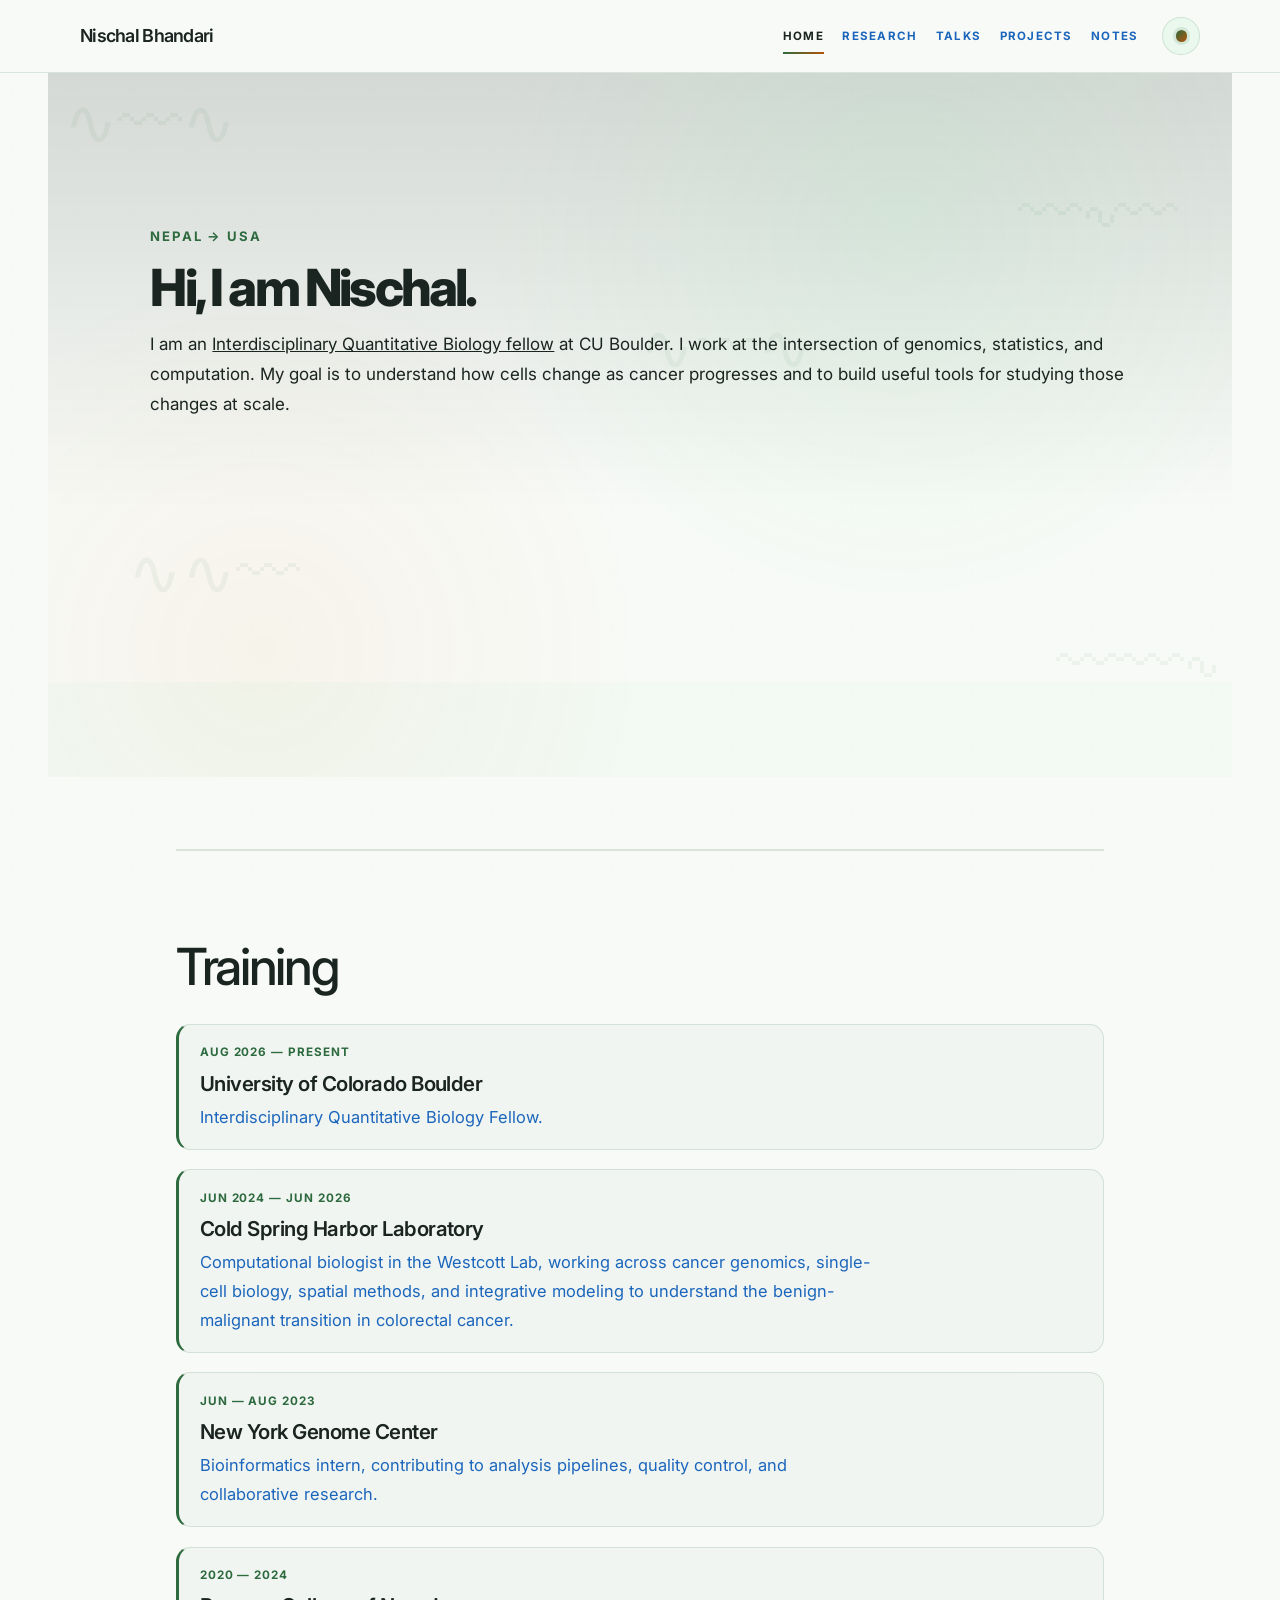
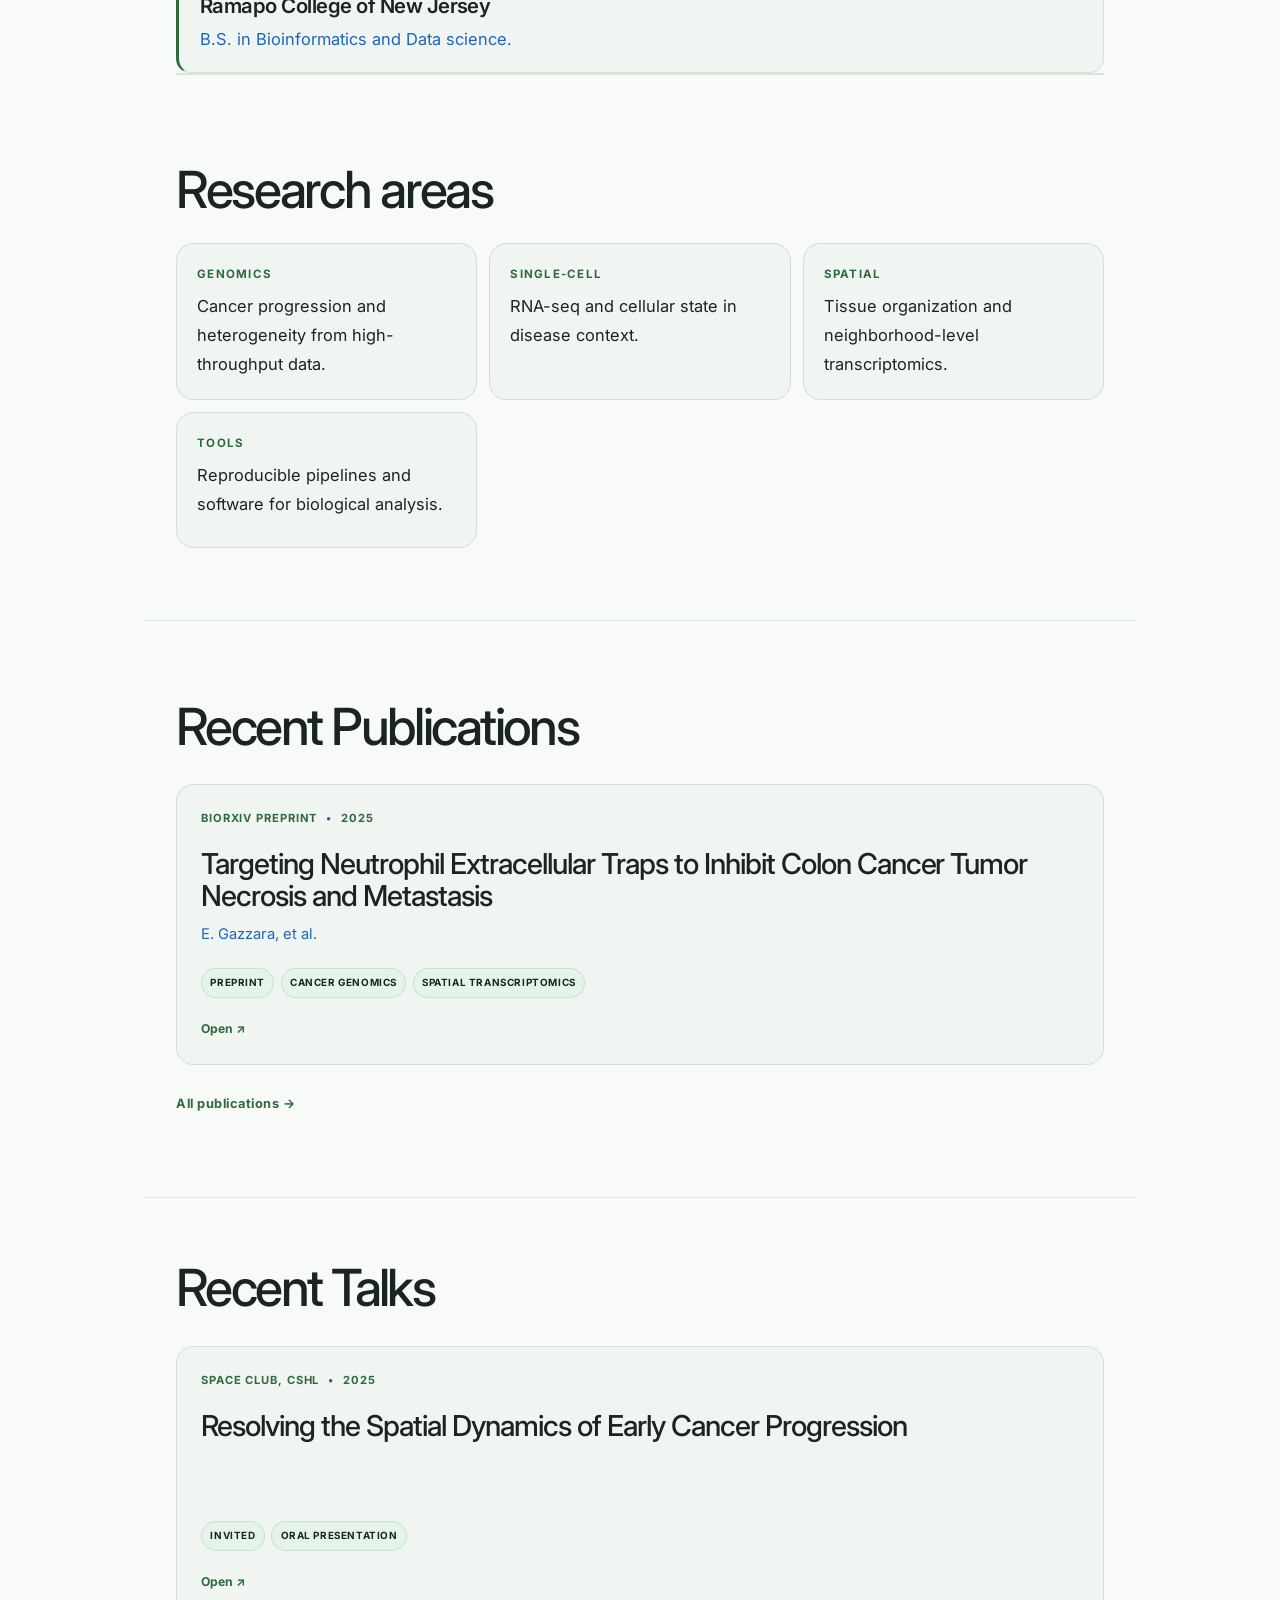
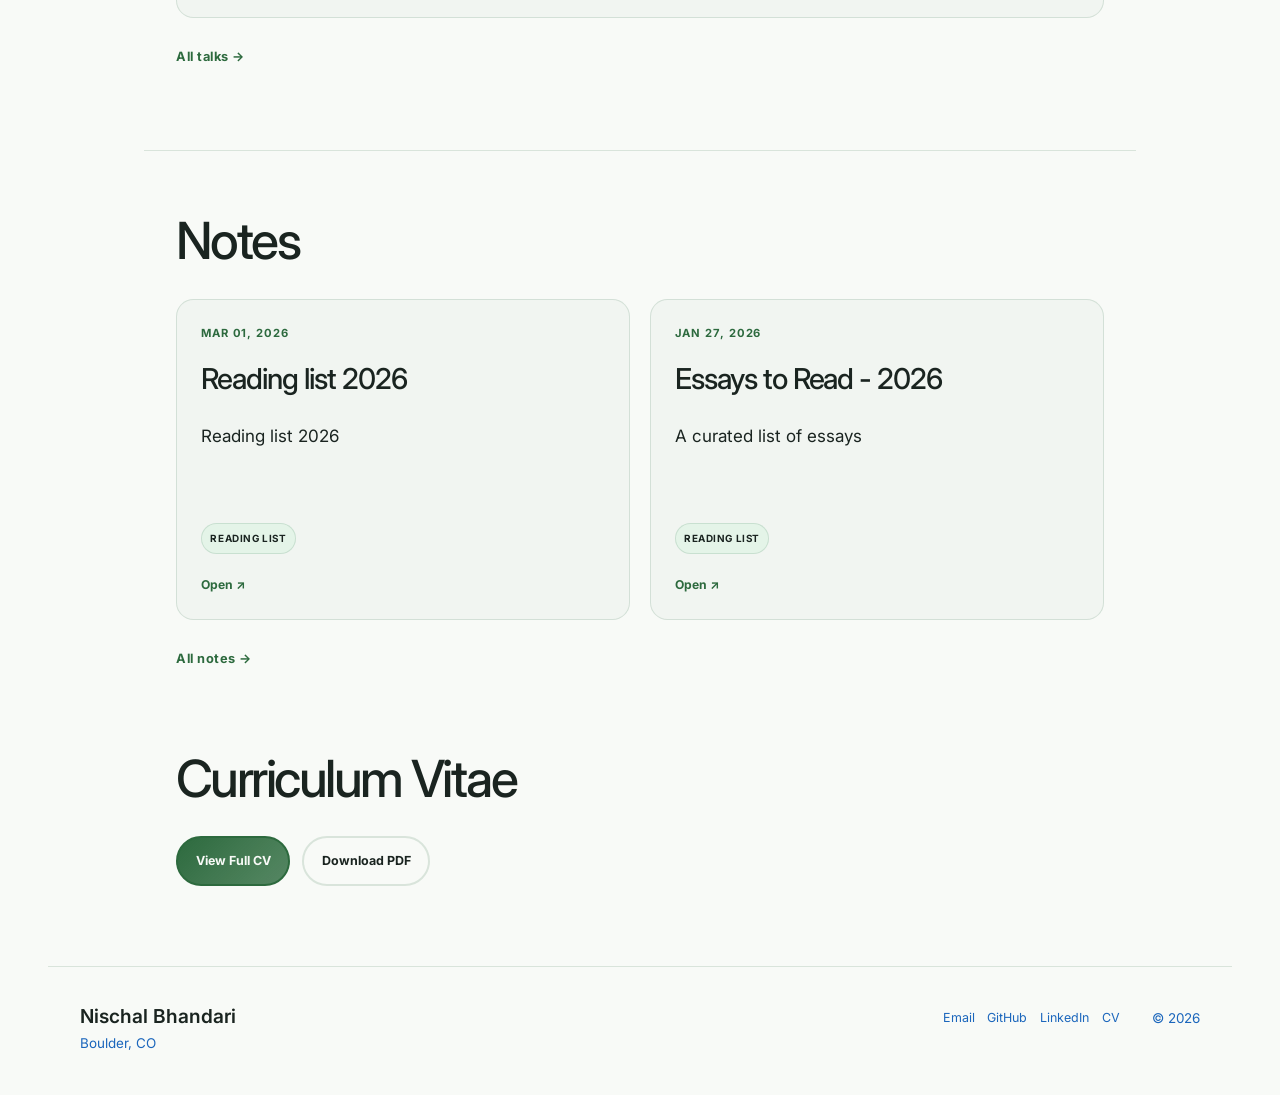
==== commit 0eda7cb0: "--" ====
--- a/index.html
+++ b/index.html
@@ -85,11 +85,11 @@
 </div>
 
 <h2>Research areas</h2>
-<ul>
-<li><strong>Genomics</strong> Cancer progression and heterogeneity from high-throughput data.</li>
-<li><strong>Single-cell</strong> RNA-seq and cellular state in disease context.</li>
-<li><strong>Spatial</strong> Tissue organization and neighborhood-level transcriptomics.</li>
-<li><strong>Tools</strong> Reproducible pipelines and software for biological analysis.</li>
+<ul class="feature-list">
+  <li><strong>Genomics</strong> Cancer progression and heterogeneity from high-throughput data.</li>
+  <li><strong>Single-cell</strong> RNA-seq and cellular state in disease context.</li>
+  <li><strong>Spatial</strong> Tissue organization and neighborhood-level transcriptomics.</li>
+  <li><strong>Tools</strong> Reproducible pipelines and software for biological analysis.</li>
 </ul>
 </article>
 
--- a/src/css/site.css
+++ b/src/css/site.css
@@ -66,7 +66,7 @@
 
   /* Typography */
   --text: #1a2420;
-  --text-muted: #5a7169;
+  --text-muted: #1b66bc;
 
   /* Borders */
   --border: rgba(45, 106, 62, 0.15);
@@ -389,7 +389,7 @@
 
 .eyebrow {
   color: var(--accent);
-  font-size: 0.72rem;
+  font-size: 0.82rem;
   font-weight: 700;
   letter-spacing: 0.14em;
   margin: 0 0 1rem;
@@ -407,7 +407,7 @@
 }
 
 .hero__summary {
-  font-size: clamp(1.5rem, 3vw, 3rem);
+  font-size: clamp(8rem, 10vw, 12rem);
   line-height: 1.65;
   margin: 1.2rem 0 0;
   max-width: 58rem;
